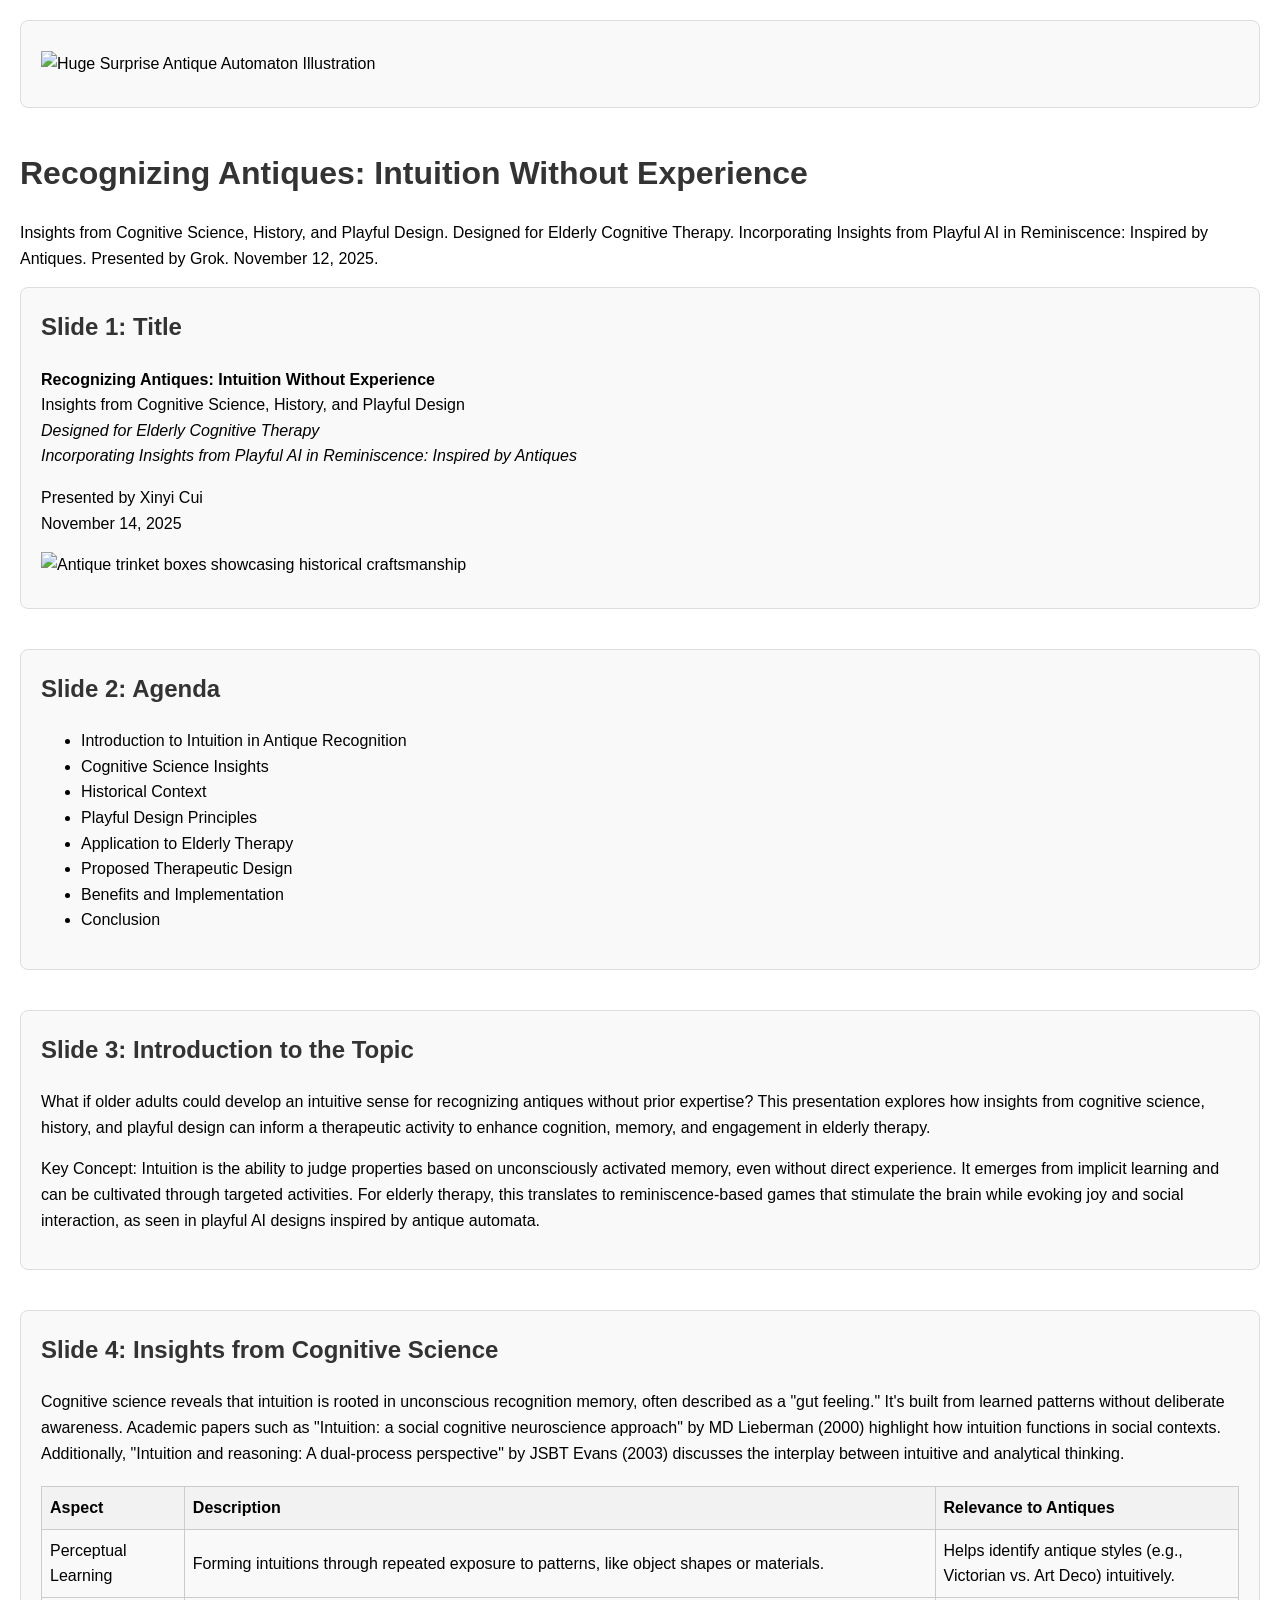
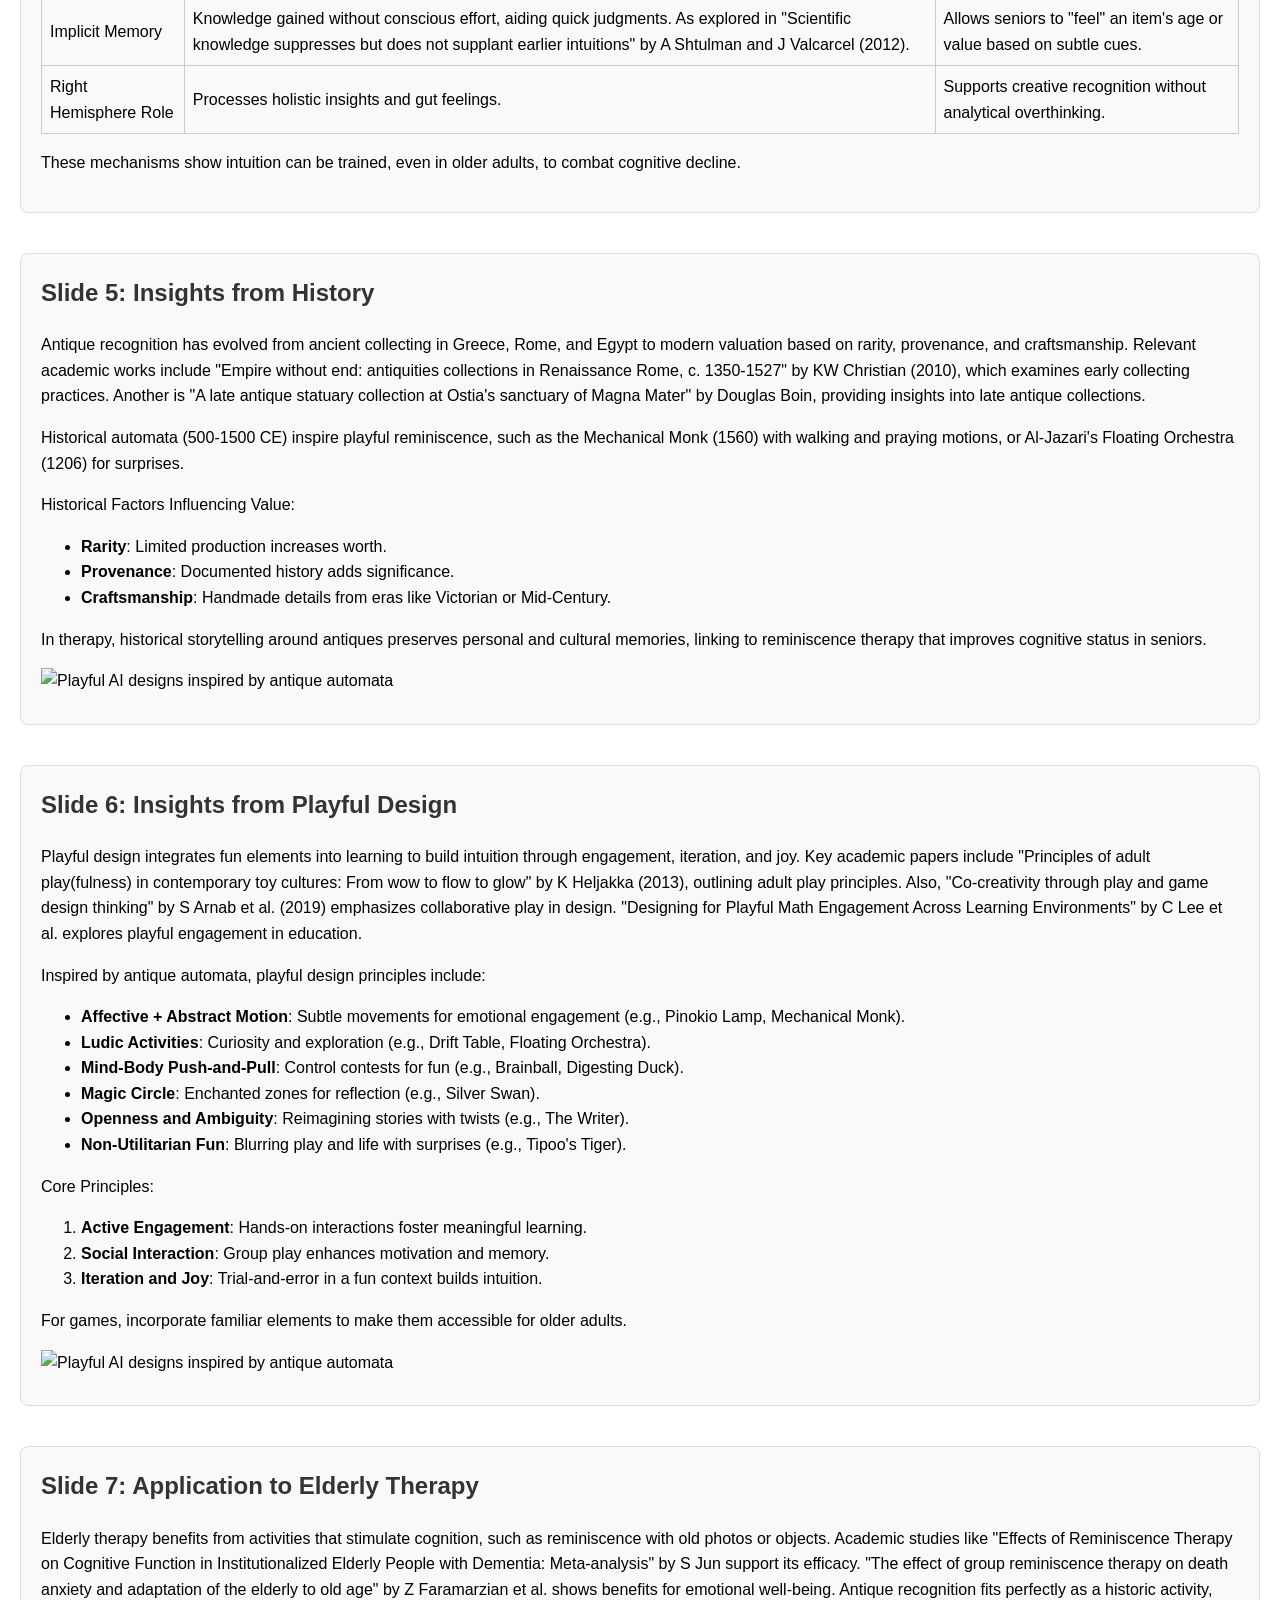
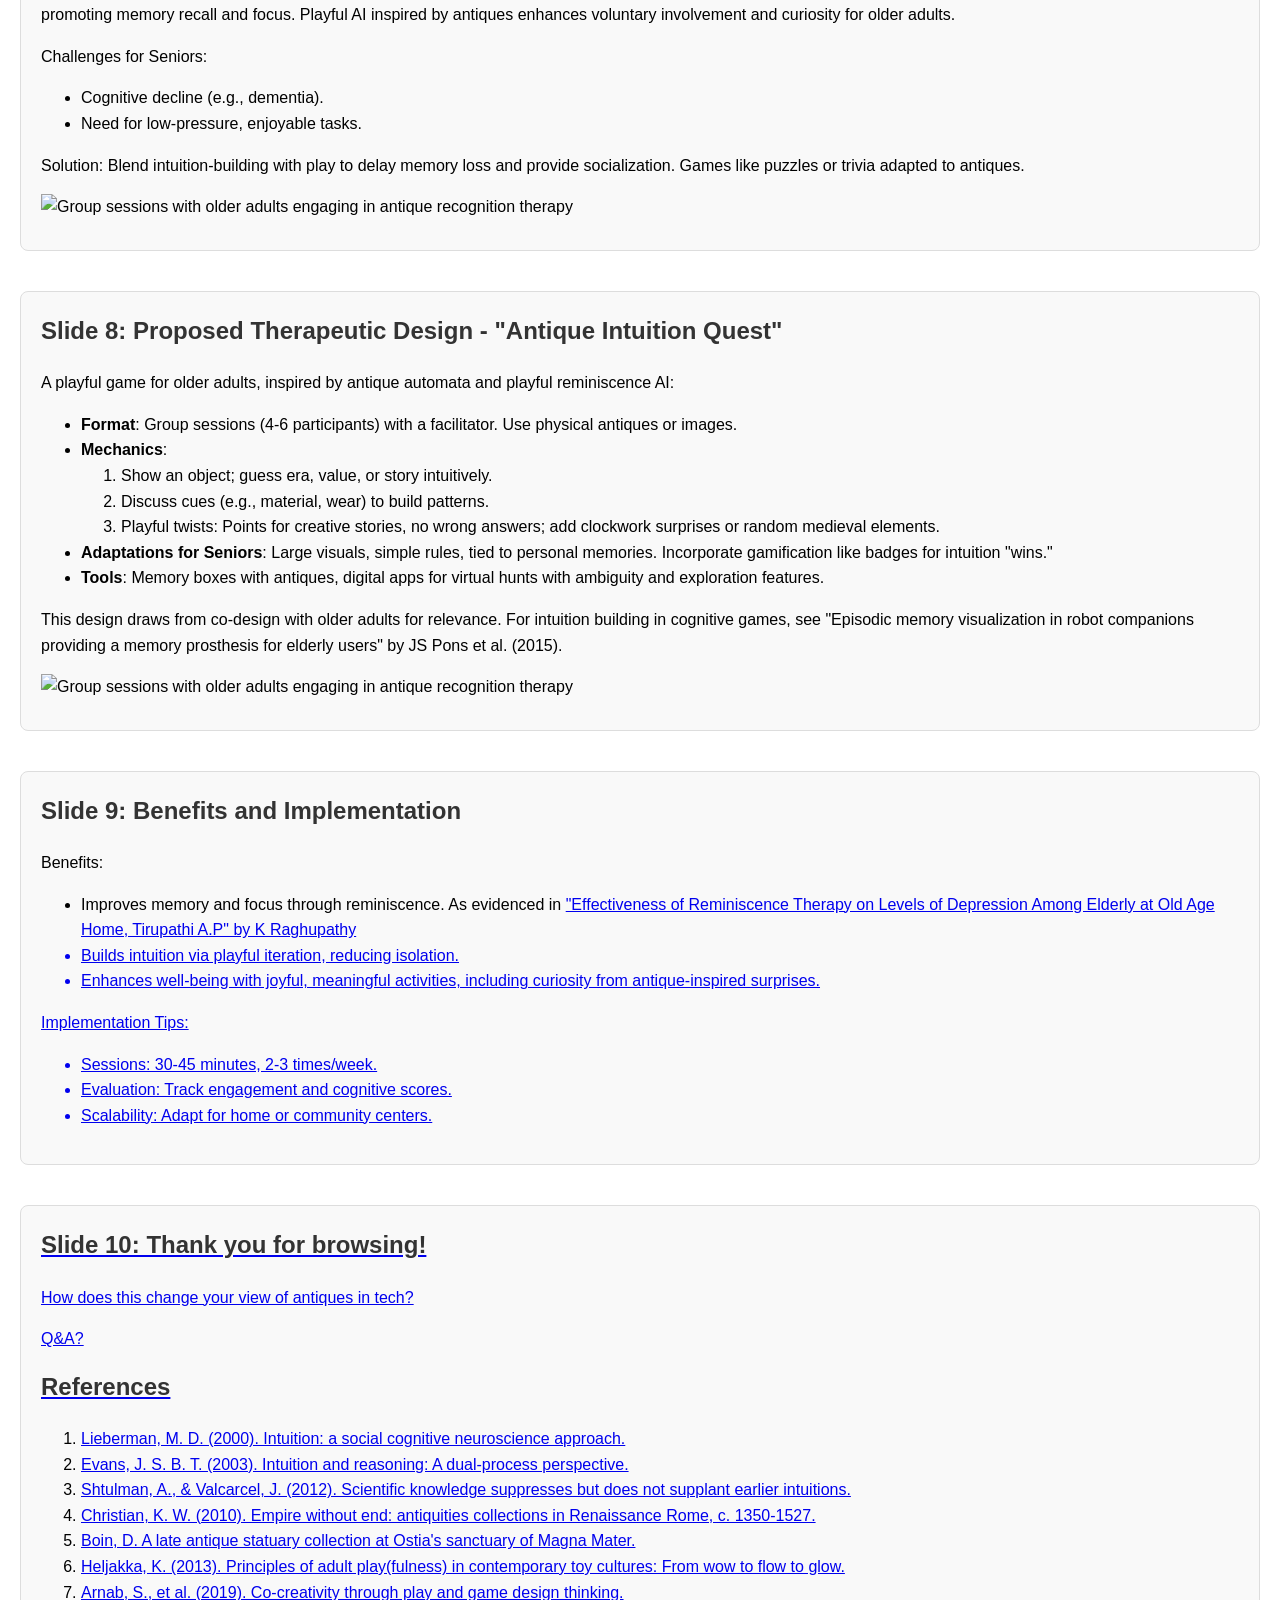
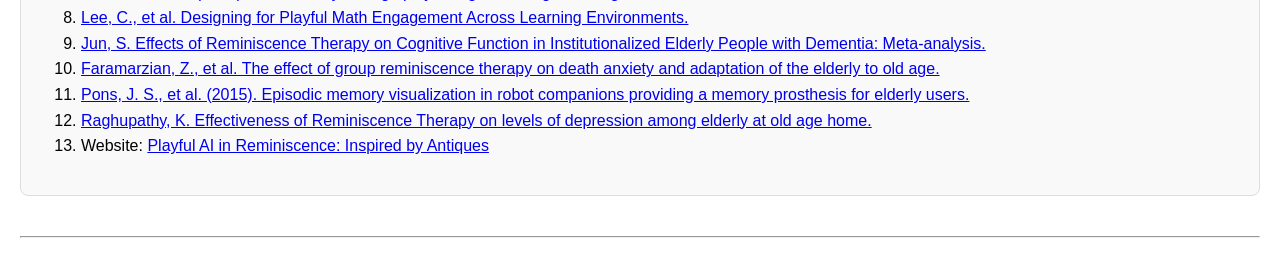
==== index.html @ 5ed80770 "Update index.html" ====
<!DOCTYPE html>
<html lang="en">
<head>
  <meta charset="UTF-8">
  <title>Recognizing Antiques: Intuition Without Experience</title>
  <style>
    body {
      font-family: Arial, sans-serif;
      line-height: 1.6;
      margin: 20px;
    }
    h1, h2 {
      color: #333;
    }
    table {
      border-collapse: collapse;
      width: 100%;
      margin-top: 20px;
    }
    th, td {
      border: 1px solid #ccc;
      padding: 8px;
      text-align: left;
    }
    th {
      background-color: #f2f2f2;
    }
    .slide {
      margin-bottom: 40px;
      padding: 20px;
      border: 1px solid #ddd;
      border-radius: 8px;
      background-color: #f9f9f9;
    }
    .slide h2 {
      margin-top: 0;
    }
    .slide img {
      max-width: 100%;
      height: auto;
      display: block;
      margin: 10px auto;
    }
  </style>
</head>
<body>
<!-- Big Surprise Picture -->
<div class="slide" id="slide1">
    <img src="https://thumbs.dreamstime.com/b/retro-robot-strolling-ai-automation-concept-vector-design-generative-delightful-illustration-style-motion-depicted-399186539.jpg" alt="Huge Surprise Antique Automaton Illustration">
</div>

<h1>Recognizing Antiques: Intuition Without Experience</h1>

<p>Insights from Cognitive Science, History, and Playful Design. Designed for Elderly Cognitive Therapy. Incorporating Insights from Playful AI in Reminiscence: Inspired by Antiques. Presented by Grok. November 12, 2025.</p>

<div class="slide">
  <h2>Slide 1: Title</h2>
  <p><strong>Recognizing Antiques: Intuition Without Experience</strong><br>
  Insights from Cognitive Science, History, and Playful Design<br>
  <em>Designed for Elderly Cognitive Therapy</em><br>
  <em>Incorporating Insights from Playful AI in Reminiscence: Inspired by Antiques</em></p>
  <p>Presented by Xinyi Cui<br>
  November 14, 2025</p>
  <img src="https://images.squarespace-cdn.com/content/v1/6132aba6eb70401d540d1b97/5790ffea-b6ed-4788-9ce1-0efe903de7a8/old-jewelry-in-box.jpg" alt="Antique trinket boxes showcasing historical craftsmanship">
</div>

<div class="slide">
  <h2>Slide 2: Agenda</h2>
  <ul>
    <li>Introduction to Intuition in Antique Recognition</li>
    <li>Cognitive Science Insights</li>
    <li>Historical Context</li>
    <li>Playful Design Principles</li>
    <li>Application to Elderly Therapy</li>
    <li>Proposed Therapeutic Design</li>
    <li>Benefits and Implementation</li>
    <li>Conclusion</li>
  </ul>
</div>

<div class="slide">
  <h2>Slide 3: Introduction to the Topic</h2>
  <p>What if older adults could develop an intuitive sense for recognizing antiques without prior expertise? This presentation explores how insights from cognitive science, history, and playful design can inform a therapeutic activity to enhance cognition, memory, and engagement in elderly therapy.</p>
  <p>Key Concept: Intuition is the ability to judge properties based on unconsciously activated memory, even without direct experience. It emerges from implicit learning and can be cultivated through targeted activities. For elderly therapy, this translates to reminiscence-based games that stimulate the brain while evoking joy and social interaction, as seen in playful AI designs inspired by antique automata.</p>
</div>

<div class="slide">
  <h2>Slide 4: Insights from Cognitive Science</h2>
  <p>Cognitive science reveals that intuition is rooted in unconscious recognition memory, often described as a "gut feeling." It's built from learned patterns without deliberate awareness. Academic papers such as "Intuition: a social cognitive neuroscience approach" by MD Lieberman (2000) highlight how intuition functions in social contexts. Additionally, "Intuition and reasoning: A dual-process perspective" by JSBT Evans (2003) discusses the interplay between intuitive and analytical thinking.</p>
  <table>
    <thead>
      <tr>
        <th>Aspect</th>
        <th>Description</th>
        <th>Relevance to Antiques</th>
      </tr>
    </thead>
    <tbody>
      <tr>
        <td>Perceptual Learning</td>
        <td>Forming intuitions through repeated exposure to patterns, like object shapes or materials.</td>
        <td>Helps identify antique styles (e.g., Victorian vs. Art Deco) intuitively.</td>
      </tr>
      <tr>
        <td>Implicit Memory</td>
        <td>Knowledge gained without conscious effort, aiding quick judgments. As explored in "Scientific knowledge suppresses but does not supplant earlier intuitions" by A Shtulman and J Valcarcel (2012).</td>
        <td>Allows seniors to "feel" an item's age or value based on subtle cues.</td>
      </tr>
      <tr>
        <td>Right Hemisphere Role</td>
        <td>Processes holistic insights and gut feelings.</td>
        <td>Supports creative recognition without analytical overthinking.</td>
      </tr>
    </tbody>
  </table>
  <p>These mechanisms show intuition can be trained, even in older adults, to combat cognitive decline.</p>
</div>

<div class="slide">
  <h2>Slide 5: Insights from History</h2>
  <p>Antique recognition has evolved from ancient collecting in Greece, Rome, and Egypt to modern valuation based on rarity, provenance, and craftsmanship. Relevant academic works include "Empire without end: antiquities collections in Renaissance Rome, c. 1350-1527" by KW Christian (2010), which examines early collecting practices. Another is "A late antique statuary collection at Ostia's sanctuary of Magna Mater" by Douglas Boin, providing insights into late antique collections.</p>
  <p>Historical automata (500-1500 CE) inspire playful reminiscence, such as the Mechanical Monk (1560) with walking and praying motions, or Al-Jazari's Floating Orchestra (1206) for surprises.</p>
  <p>Historical Factors Influencing Value:</p>
  <ul>
    <li><strong>Rarity</strong>: Limited production increases worth.</li>
    <li><strong>Provenance</strong>: Documented history adds significance.</li>
    <li><strong>Craftsmanship</strong>: Handmade details from eras like Victorian or Mid-Century.</li>
  </ul>
  <p>In therapy, historical storytelling around antiques preserves personal and cultural memories, linking to reminiscence therapy that improves cognitive status in seniors.</p>
  <img src="https://thumbs.dreamstime.com/b/steampunk-robot-design-mechanical-figure-victorian-tech-fantasy-automaton-stock-photo-generative-ai-intricate-showcasing-373343385.jpg" alt="Playful AI designs inspired by antique automata">
</div>

<div class="slide">
  <h2>Slide 6: Insights from Playful Design</h2>
  <p>Playful design integrates fun elements into learning to build intuition through engagement, iteration, and joy. Key academic papers include "Principles of adult play(fulness) in contemporary toy cultures: From wow to flow to glow" by K Heljakka (2013), outlining adult play principles. Also, "Co-creativity through play and game design thinking" by S Arnab et al. (2019) emphasizes collaborative play in design. "Designing for Playful Math Engagement Across Learning Environments" by C Lee et al. explores playful engagement in education.</p>
  <p>Inspired by antique automata, playful design principles include:</p>
  <ul>
    <li><strong>Affective + Abstract Motion</strong>: Subtle movements for emotional engagement (e.g., Pinokio Lamp, Mechanical Monk).</li>
    <li><strong>Ludic Activities</strong>: Curiosity and exploration (e.g., Drift Table, Floating Orchestra).</li>
    <li><strong>Mind-Body Push-and-Pull</strong>: Control contests for fun (e.g., Brainball, Digesting Duck).</li>
    <li><strong>Magic Circle</strong>: Enchanted zones for reflection (e.g., Silver Swan).</li>
    <li><strong>Openness and Ambiguity</strong>: Reimagining stories with twists (e.g., The Writer).</li>
    <li><strong>Non-Utilitarian Fun</strong>: Blurring play and life with surprises (e.g., Tipoo's Tiger).</li>
  </ul>
  <p>Core Principles:</p>
  <ol>
    <li><strong>Active Engagement</strong>: Hands-on interactions foster meaningful learning.</li>
    <li><strong>Social Interaction</strong>: Group play enhances motivation and memory.</li>
    <li><strong>Iteration and Joy</strong>: Trial-and-error in a fun context builds intuition.</li>
  </ol>
  <p>For games, incorporate familiar elements to make them accessible for older adults.</p>
  <img src="https://thumbs.dreamstime.com/b/colorful-retro-robot-toy-mechanical-humanoid-machine-playful-vintage-design-colorful-vintage-robot-toy-mechanical-details-376570113.jpg" alt="Playful AI designs inspired by antique automata">
</div>

<div class="slide">
  <h2>Slide 7: Application to Elderly Therapy</h2>
  <p>Elderly therapy benefits from activities that stimulate cognition, such as reminiscence with old photos or objects. Academic studies like "Effects of Reminiscence Therapy on Cognitive Function in Institutionalized Elderly People with Dementia: Meta-analysis" by S Jun support its efficacy. "The effect of group reminiscence therapy on death anxiety and adaptation of the elderly to old age" by Z Faramarzian et al. shows benefits for emotional well-being. Antique recognition fits perfectly as a historic activity, promoting memory recall and focus. Playful AI inspired by antiques enhances voluntary involvement and curiosity for older adults.</p>
  <p>Challenges for Seniors:</p>
  <ul>
    <li>Cognitive decline (e.g., dementia).</li>
    <li>Need for low-pressure, enjoyable tasks.</li>
  </ul>
  <p>Solution: Blend intuition-building with play to delay memory loss and provide socialization. Games like puzzles or trivia adapted to antiques.</p>
  <img src="https://www.apa.org/images/older-adults-guidelines-tile_tcm7-325622.jpg" alt="Group sessions with older adults engaging in antique recognition therapy">
</div>

<div class="slide">
  <h2>Slide 8: Proposed Therapeutic Design - "Antique Intuition Quest"</h2>
  <p>A playful game for older adults, inspired by antique automata and playful reminiscence AI:</p>
  <ul>
    <li><strong>Format</strong>: Group sessions (4-6 participants) with a facilitator. Use physical antiques or images.</li>
    <li><strong>Mechanics</strong>:</li>
    <ol>
      <li>Show an object; guess era, value, or story intuitively.</li>
      <li>Discuss cues (e.g., material, wear) to build patterns.</li>
      <li>Playful twists: Points for creative stories, no wrong answers; add clockwork surprises or random medieval elements.</li>
    </ol>
    <li><strong>Adaptations for Seniors</strong>: Large visuals, simple rules, tied to personal memories. Incorporate gamification like badges for intuition "wins."</li>
    <li><strong>Tools</strong>: Memory boxes with antiques, digital apps for virtual hunts with ambiguity and exploration features.</li>
  </ul>
  <p>This design draws from co-design with older adults for relevance. For intuition building in cognitive games, see "Episodic memory visualization in robot companions providing a memory prosthesis for elderly users" by JS Pons et al. (2015).</p>
  <img src="https://upload.wikimedia.org/wikipedia/commons/2/29/Opdracht_HP_UVV-bejaardensocieteit_in_gebouw_Reigersburg_Amsterdam-Oost_bejaar%2C_Bestanddeelnr_923-7802.jpg" alt="Group sessions with older adults engaging in antique recognition therapy">
</div>

<div class="slide">
  <h2>Slide 9: Benefits and Implementation</h2>
  <p>Benefits:</p>
  <ul>
    <li>Improves memory and focus through reminiscence. As evidenced in <a href=" https://ijip.in/wp-content/uploads/2023/03/18.01.173.20231101.pdf ">"Effectiveness of Reminiscence Therapy on Levels of Depression Among Elderly at Old Age Home, Tirupathi A.P" by K Raghupathy</li>
    <li>Builds intuition via playful iteration, reducing isolation.</li>
    <li>Enhances well-being with joyful, meaningful activities, including curiosity from antique-inspired surprises.</li>
  </ul>
  <p>Implementation Tips:</p>
  <ul>
    <li>Sessions: 30-45 minutes, 2-3 times/week.</li>
    <li>Evaluation: Track engagement and cognitive scores.</li>
    <li>Scalability: Adapt for home or community centers.</li>
  </ul>
</div>

<div class="slide">
  <h2>Slide 10: Thank you for browsing!</h2>
  <p>How does this change your view of antiques in tech?</p>
  <p>Q&A?</p>

  <h2>References</h2>
  <ol>
    <li><a href="https://www.researchgate.net/profile/Matthew-Lieberman-3/publication/12647690_Intuition_A_Social_Cognitive_Neuroscience_Approach/links/56f7112508ae95e8b6d2be12/Intuition-A-Social-Cognitive-Neuroscience-Approach.pdf">Lieberman, M. D. (2000). Intuition: a social cognitive neuroscience approach.</a></li>
    <li><a href="https://www.jstor.org/stable/pdf/25767204.pdf">Evans, J. S. B. T. (2003). Intuition and reasoning: A dual-process perspective.</a></li>
    <li><a href="https://www.researchgate.net/publication/224977032_Scientific_knowledge_suppresses_but_does_not_supplant_earlier_intuitions">Shtulman, A., & Valcarcel, J. (2012). Scientific knowledge suppresses but does not supplant earlier intuitions.</a></li>
    <li><a href="https://www.researchgate.net/publication/360626354_Empire_without_End_Antiquities_Collections_in_Renaissance_Rome_c_1350-1527">Christian, K. W. (2010). Empire without end: antiquities collections in Renaissance Rome, c. 1350-1527.</a></li>
    <li><a href="https://www.cambridge.org/core/services/aop-cambridge-core/content/view/B592FD74BB3BF9904A7FD11AF055F5E5/S006824621300010Xa.pdf/a-late-antique-statuary-collection-at-ostias-sanctuary-of-magna-mater-a-case-study-in-late-roman-religion-and-tradition.pdf">Boin, D. A late antique statuary collection at Ostia's sanctuary of Magna Mater.</a></li>
    <li><a href="https://www.researchgate.net/publication/281291618_Principles_of_adult_playfulness_in_contemporary_toy_cultures_From_Wow_to_Flow_to_Glow">Heljakka, K. (2013). Principles of adult play(fulness) in contemporary toy cultures: From wow to flow to glow.</a></li>
    <li><a href="https://files.eric.ed.gov/fulltext/EJ1237285.pdf">Arnab, S., et al. (2019). Co-creativity through play and game design thinking.</a></li>
    <li><a href="https://repository.isls.org/bitstream/1/6355/1/1495-1502.pdf">Lee, C., et al. Designing for Playful Math Engagement Across Learning Environments.</a></li>
    <li><a href="https://www.researchgate.net/publication/359538914_Effects_of_Reminiscence_Therapy_in_People_with_Dementia_A_Systematic_Review_and_Meta-Analysis">Jun, S. Effects of Reminiscence Therapy on Cognitive Function in Institutionalized Elderly People with Dementia: Meta-analysis.</a></li>
    <li><a href="https://www.sciencedirect.com/science/article/pii/S0883941722001327">Faramarzian, Z., et al. The effect of group reminiscence therapy on death anxiety and adaptation of the elderly to old age.</a></li>
    <li><a href="https://www.researchgate.net/publication/271483219_Episodic_memory_visualization_in_robot_companions_providing_a_memory_prosthesis_for_elderly_users">Pons, J. S., et al. (2015). Episodic memory visualization in robot companions providing a memory prosthesis for elderly users.</a></li>
    <li><a href="https://ijip.in/wp-content/uploads/2023/03/18.01.173.20231101.pdf">Raghupathy, K. Effectiveness of Reminiscence Therapy on levels of depression among elderly at old age home.</a></li>
    <li>Website: <a href="https://cxy2696.github.io/playfulness-design/play.html">Playful AI in Reminiscence: Inspired by Antiques</a></li>
  </ol>
</div>

<hr>

</body>
</html>
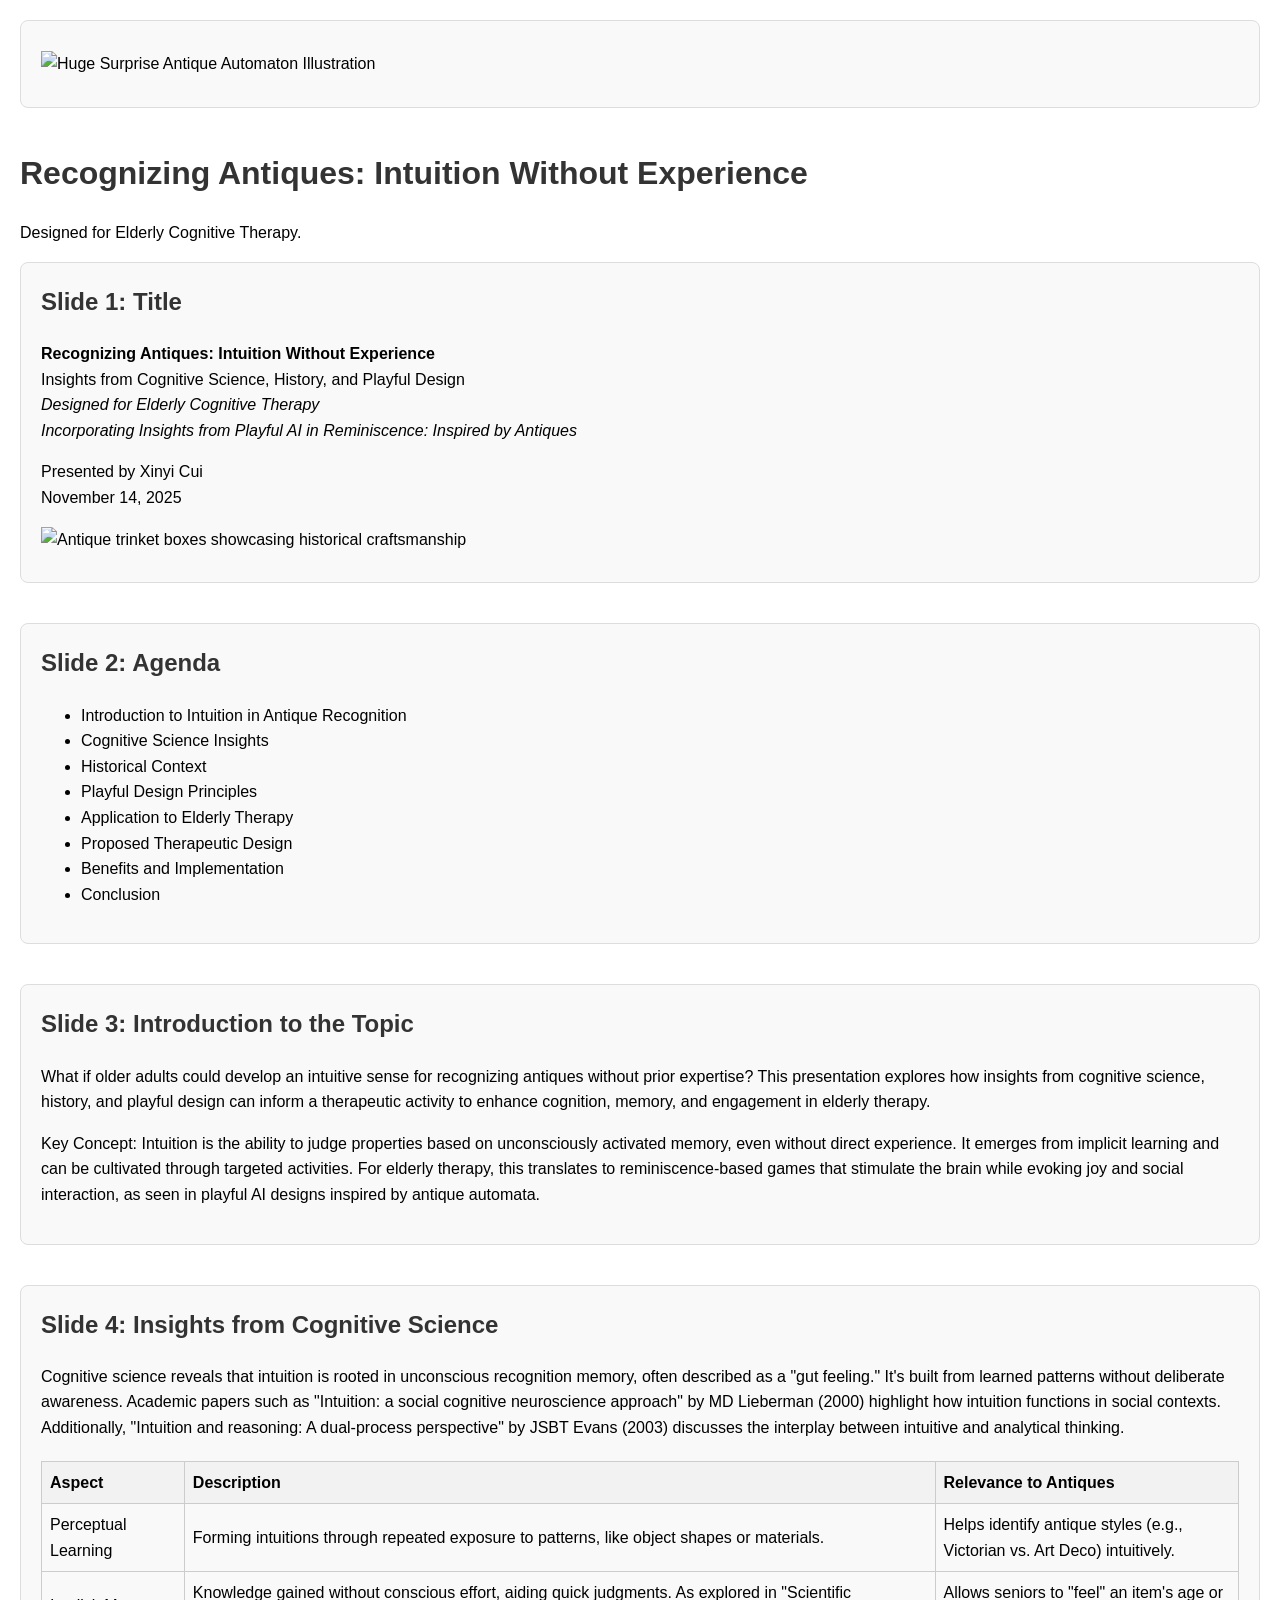
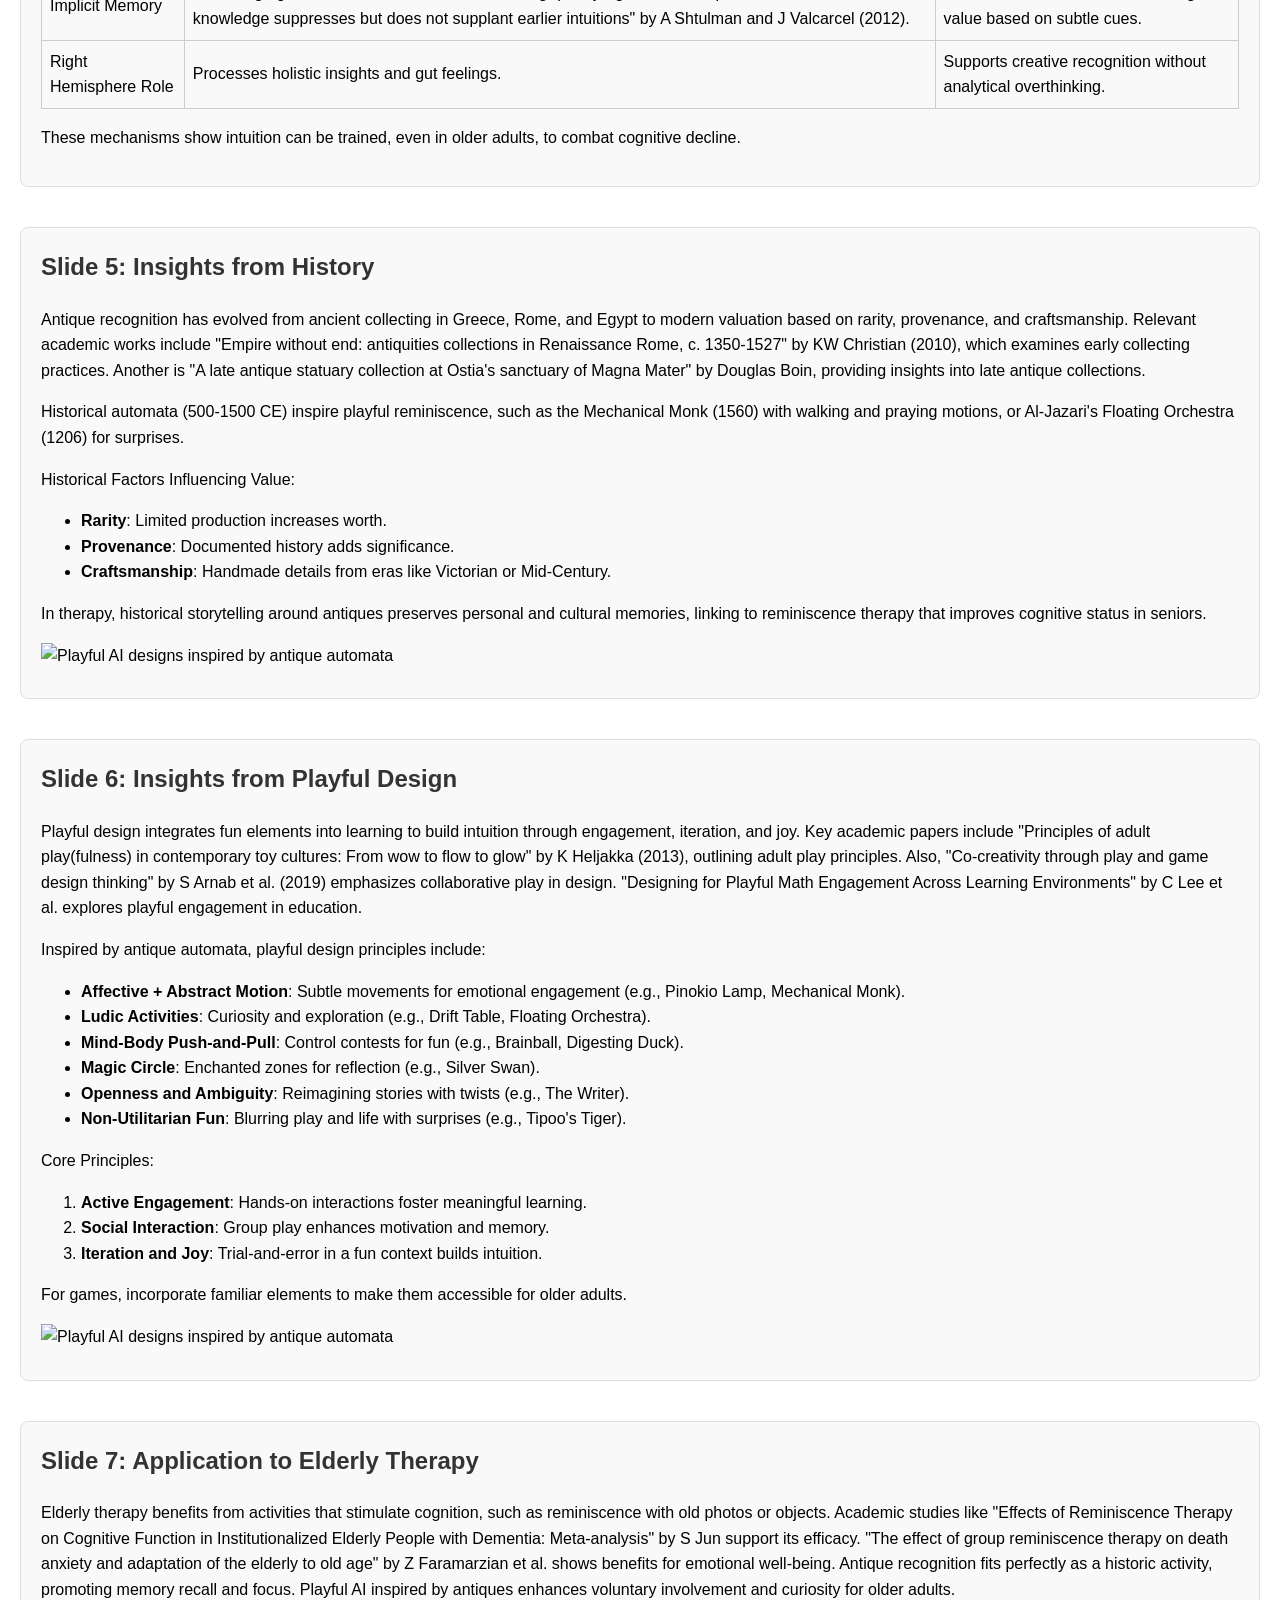
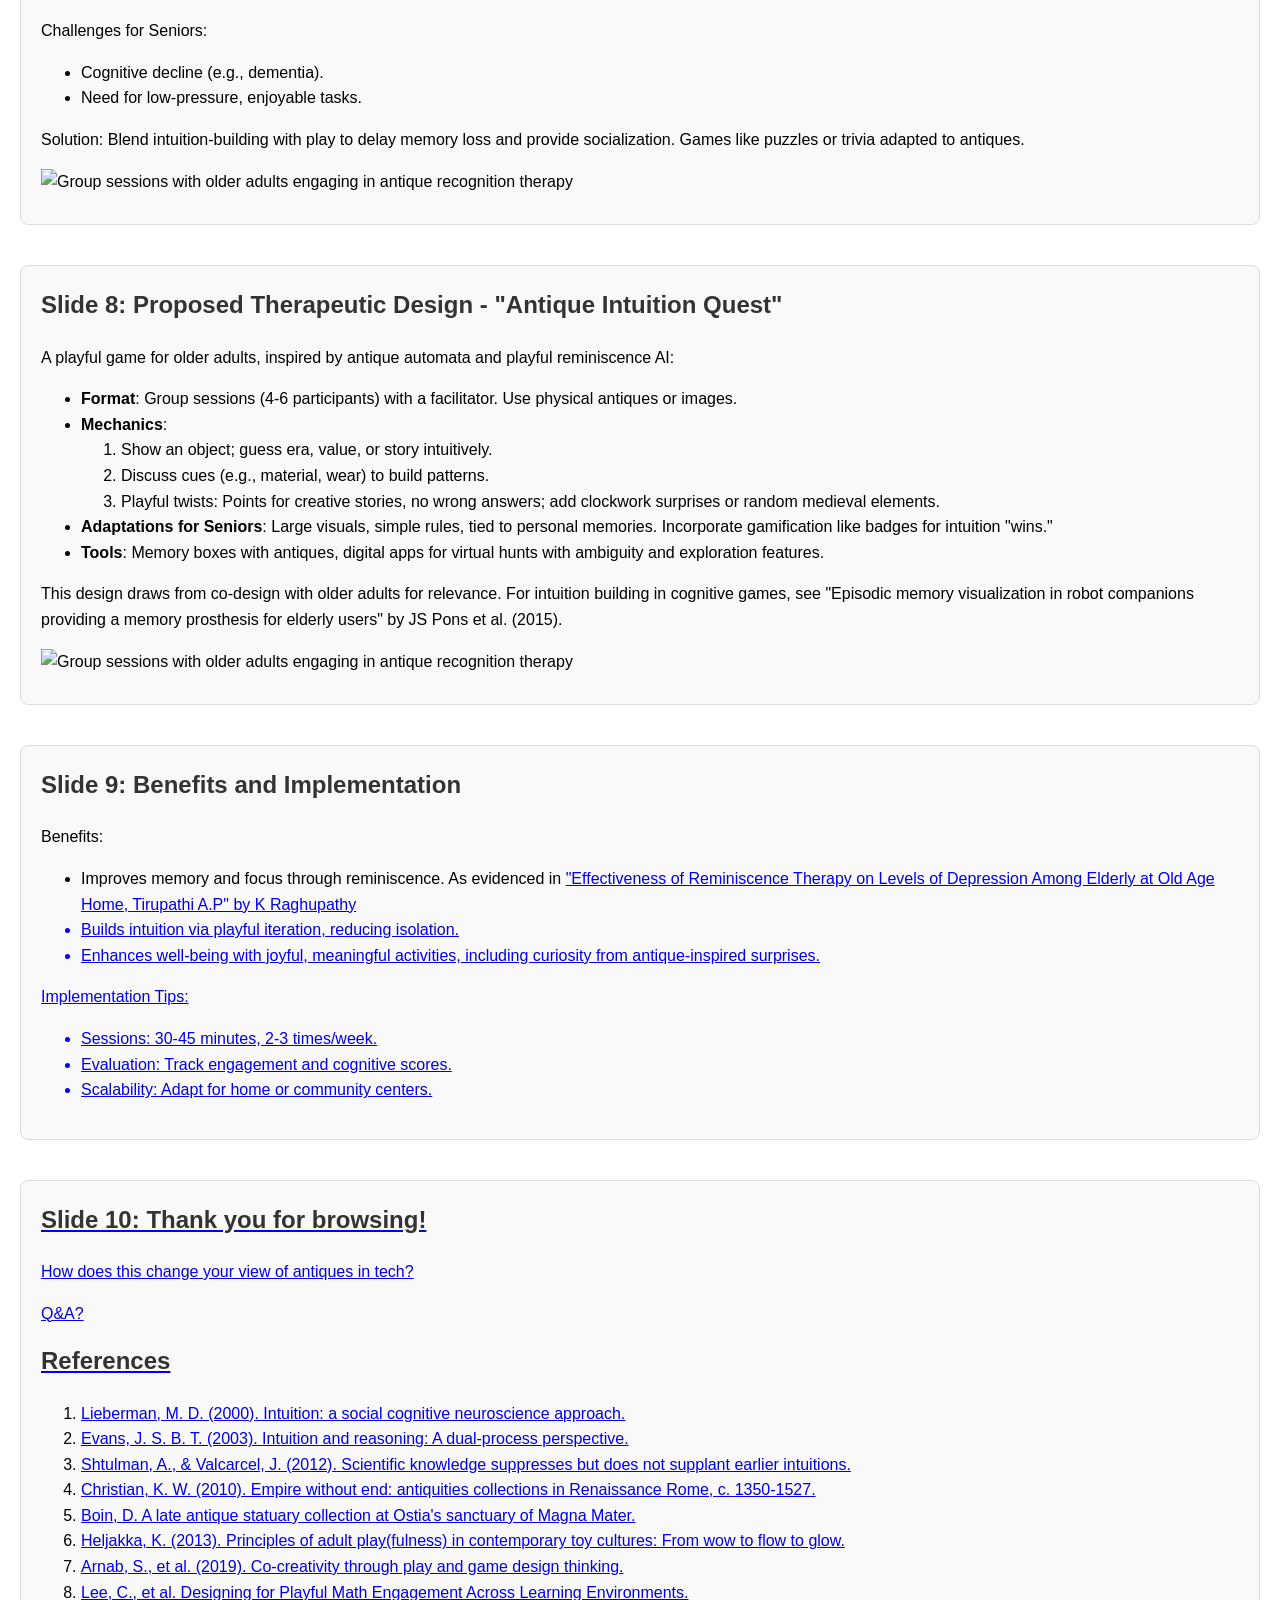
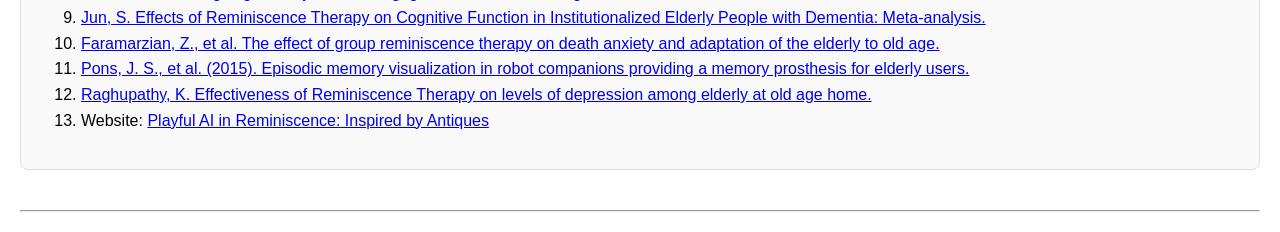
==== commit 0b2f2c15: "Update index.html" ====
--- a/index.html
+++ b/index.html
@@ -51,7 +51,7 @@
 
 <h1>Recognizing Antiques: Intuition Without Experience</h1>
 
-<p>Insights from Cognitive Science, History, and Playful Design. Designed for Elderly Cognitive Therapy. Incorporating Insights from Playful AI in Reminiscence: Inspired by Antiques. Presented by Grok. November 12, 2025.</p>
+<p>Designed for Elderly Cognitive Therapy.</p>
 
 <div class="slide">
   <h2>Slide 1: Title</h2>
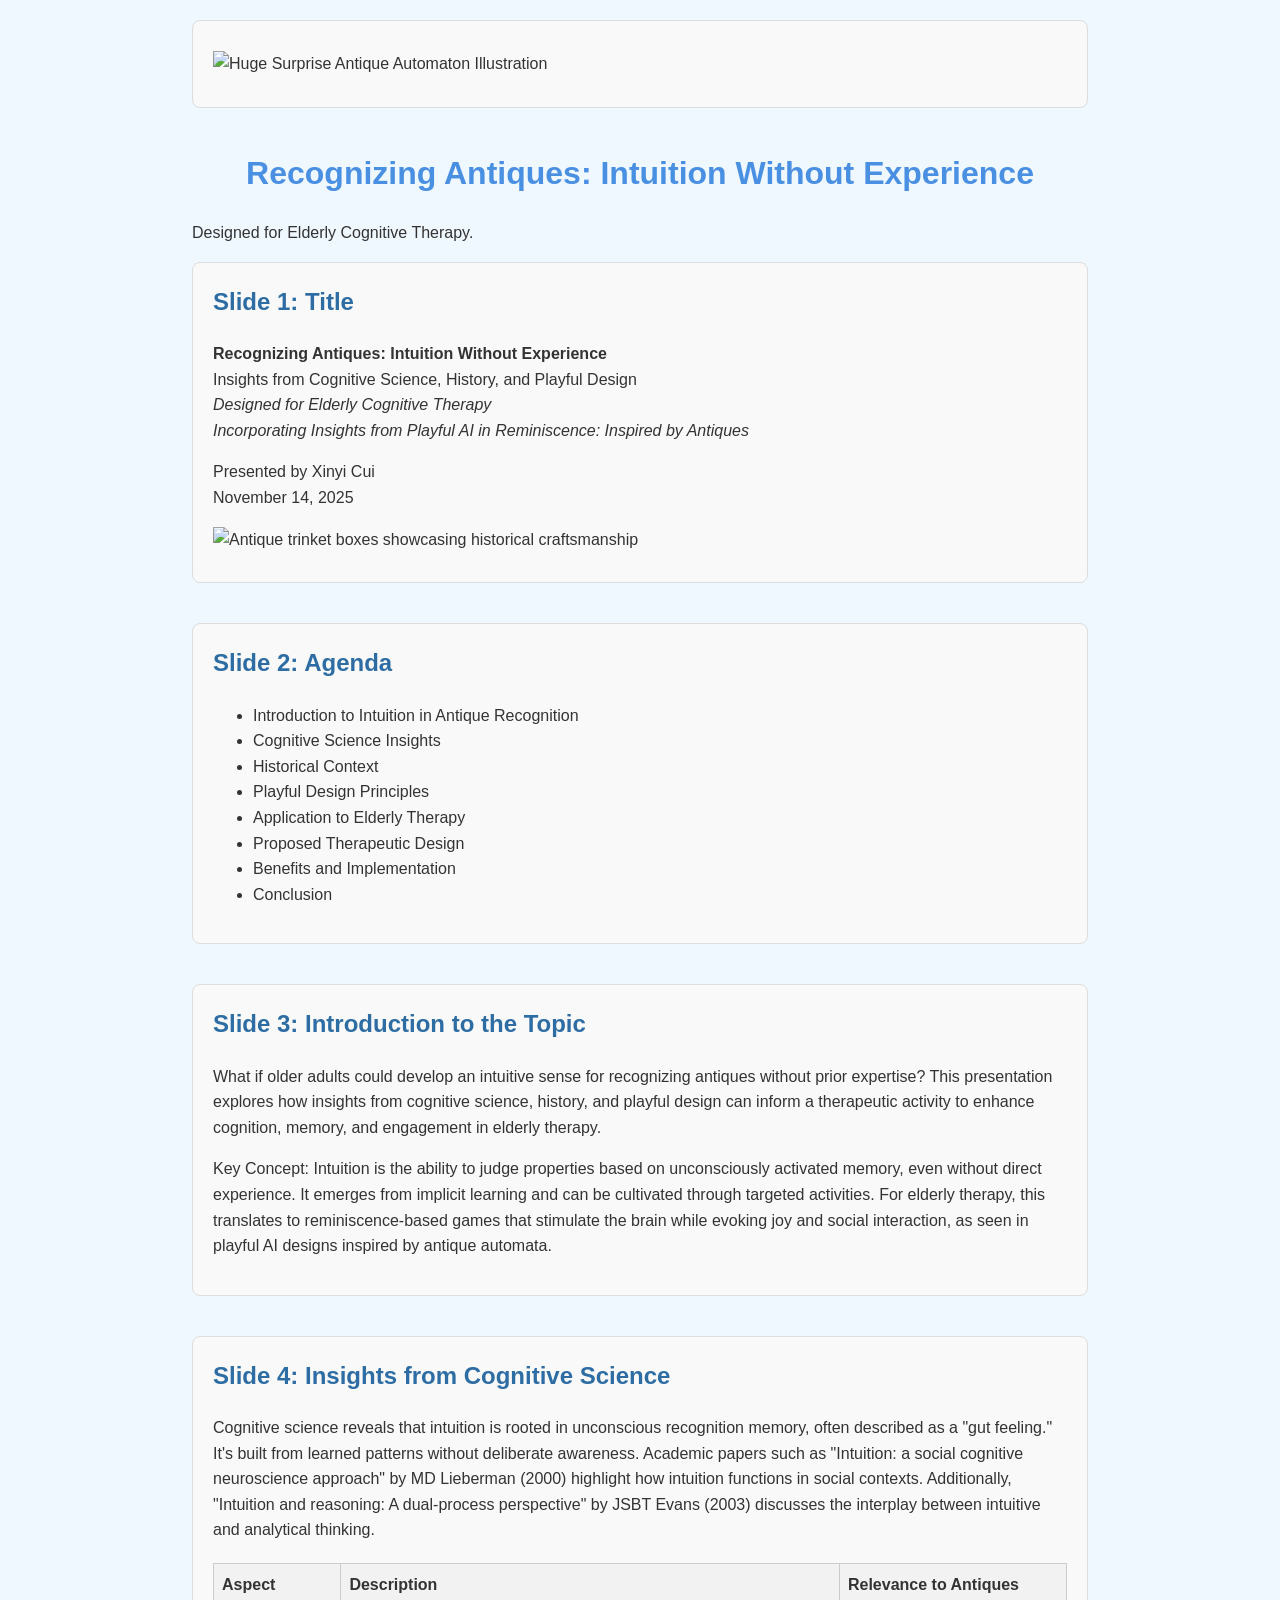
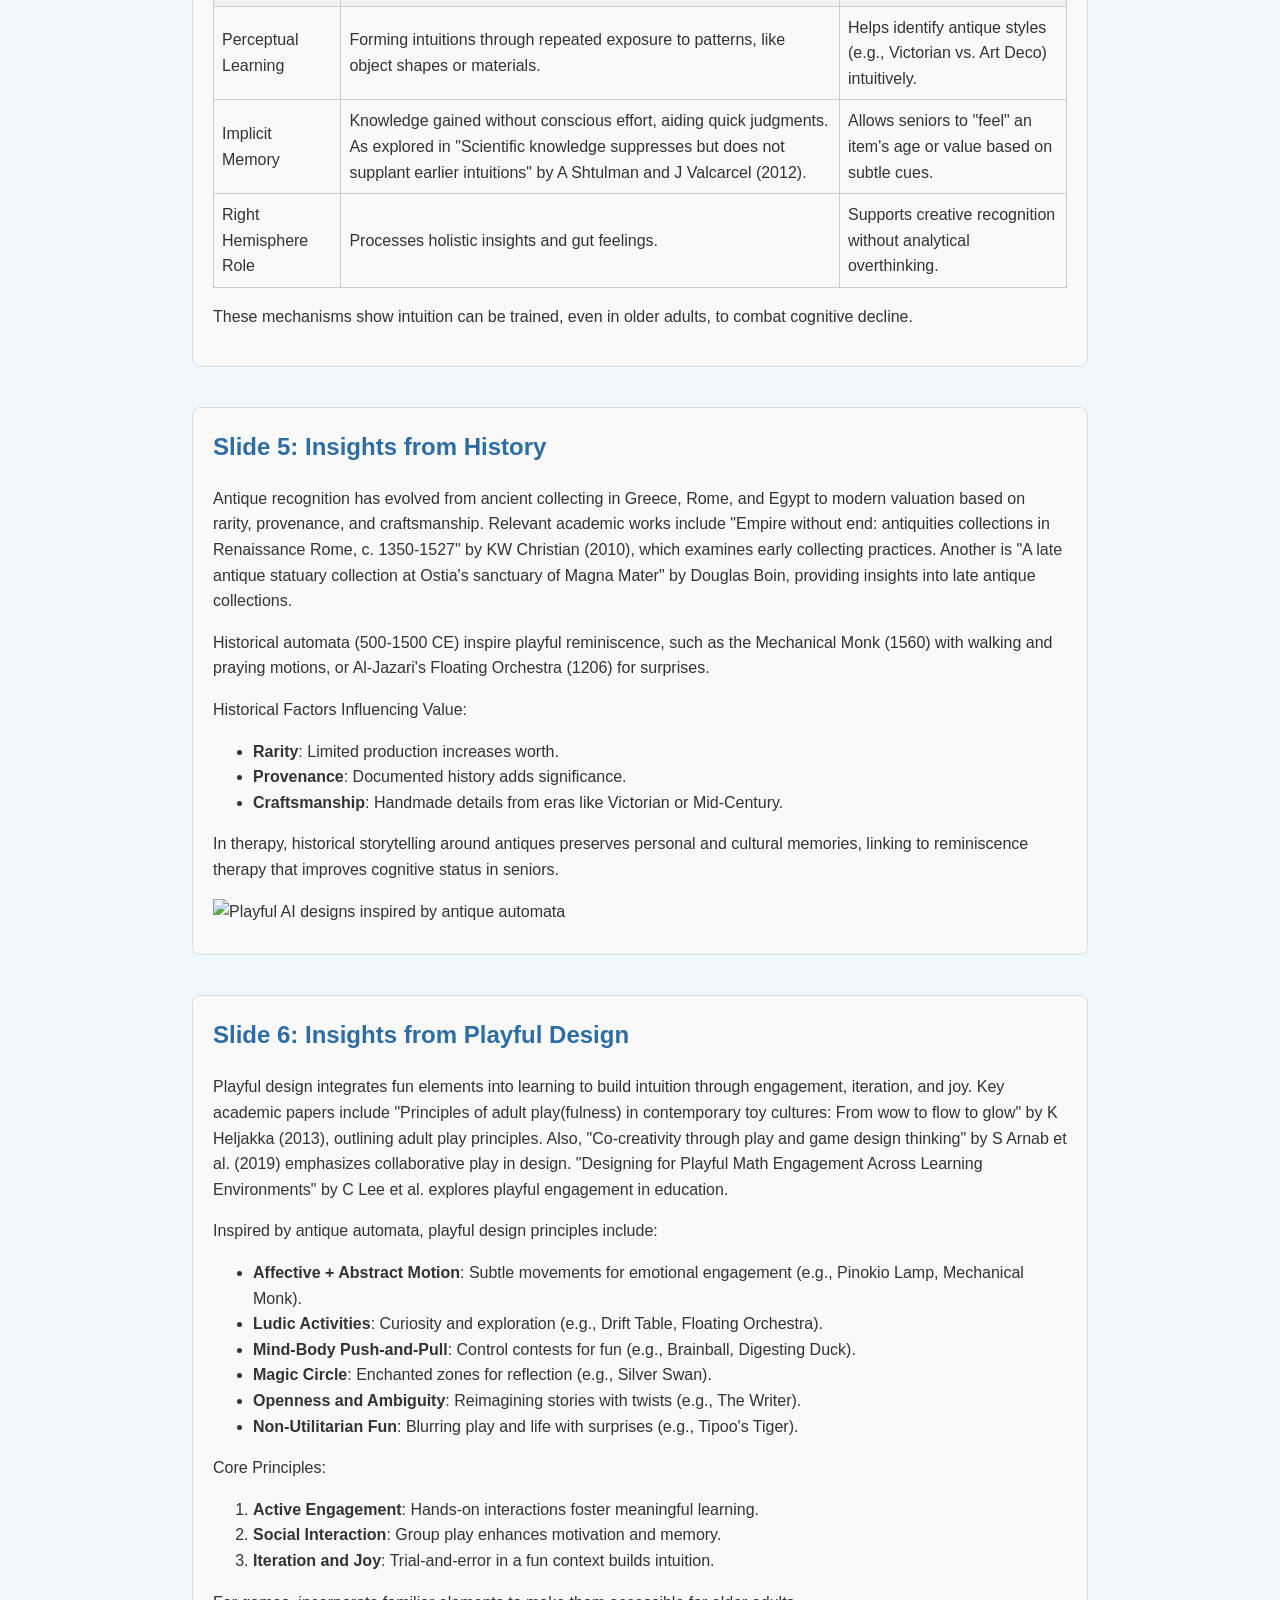
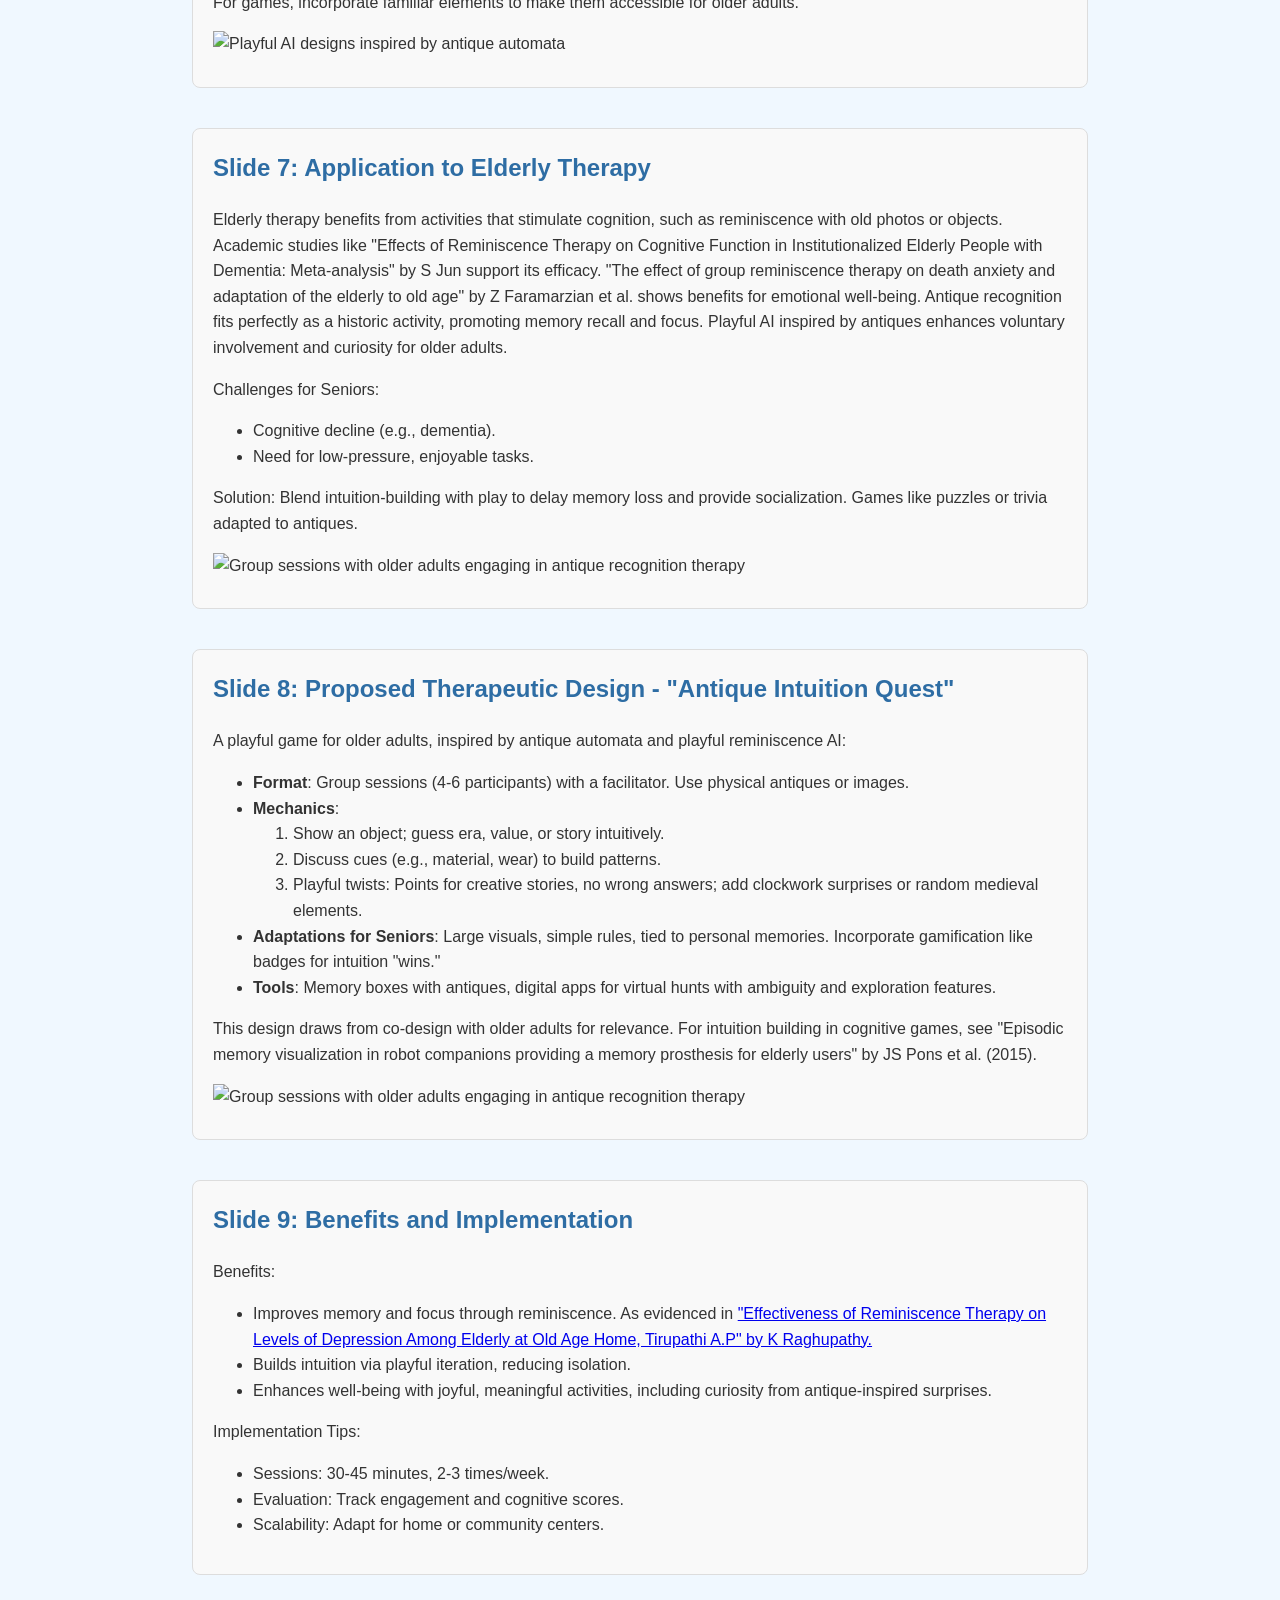
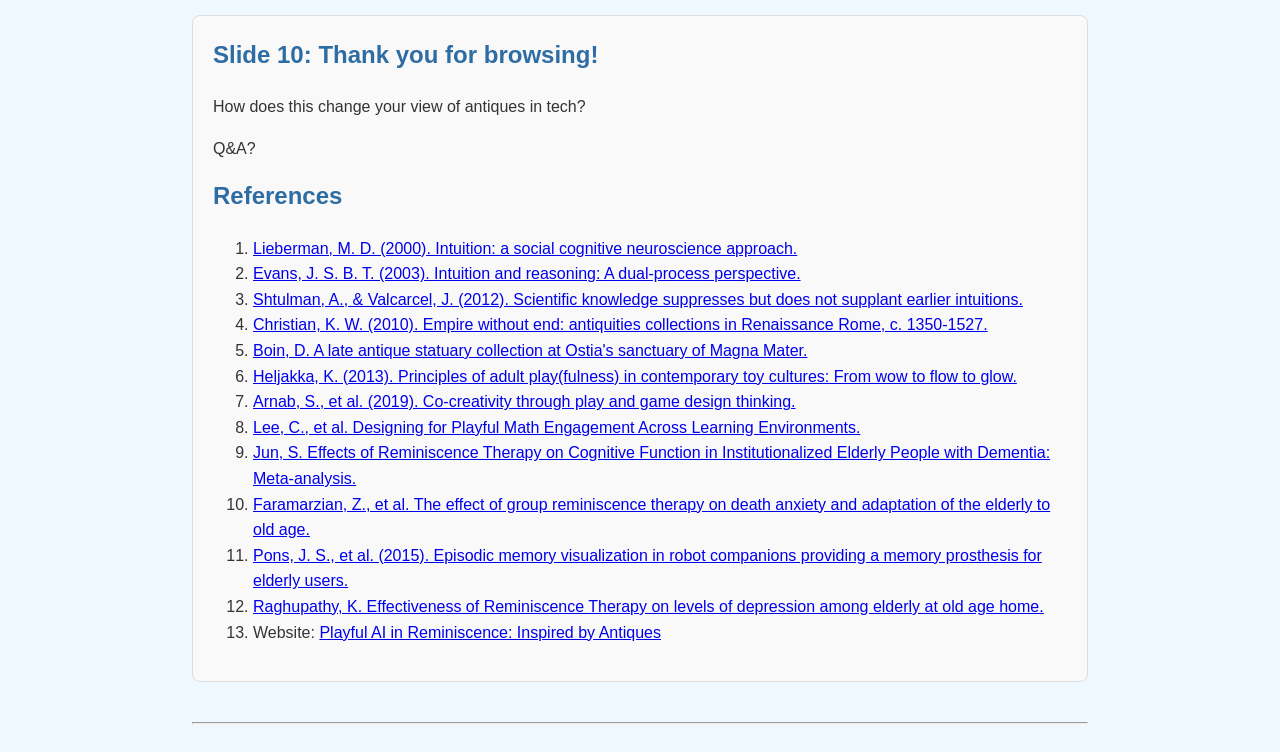
==== commit e21af44d: "Update index.html" ====
--- a/index.html
+++ b/index.html
@@ -2,16 +2,35 @@
 <html lang="en">
 <head>
   <meta charset="UTF-8">
+  <meta name="viewport" content="width=device-width, initial-scale=1.0">
   <title>Recognizing Antiques: Intuition Without Experience</title>
   <style>
-    body {
-      font-family: Arial, sans-serif;
-      line-height: 1.6;
-      margin: 20px;
-    }
-    h1, h2 {
-      color: #333;
-    }
+      body {
+          font-family: 'Arial', sans-serif;
+          background-color: #f0f8ff;
+          color: #333;
+          max-width: 70%;
+          margin: 0 auto;
+          padding: 20px;
+          line-height: 1.6;
+        }
+     @media (max-width: 768px) {
+            body {
+                padding: 10px;
+            }
+            .image-gallery img {
+                max-width: 100%;
+            }
+        }
+      h1 {
+        text-align: center;
+        color: #4a90e2;
+        }
+    h2 {
+        color: #2e6da4;
+        position: relative;
+        animation: slideInLeft 1s ease-out;
+        }
     table {
       border-collapse: collapse;
       width: 100%;
@@ -186,7 +205,7 @@
   <h2>Slide 9: Benefits and Implementation</h2>
   <p>Benefits:</p>
   <ul>
-    <li>Improves memory and focus through reminiscence. As evidenced in <a href=" https://ijip.in/wp-content/uploads/2023/03/18.01.173.20231101.pdf ">"Effectiveness of Reminiscence Therapy on Levels of Depression Among Elderly at Old Age Home, Tirupathi A.P" by K Raghupathy</li>
+    <li>Improves memory and focus through reminiscence. As evidenced in <a href=" https://ijip.in/wp-content/uploads/2023/03/18.01.173.20231101.pdf ">"Effectiveness of Reminiscence Therapy on Levels of Depression Among Elderly at Old Age Home, Tirupathi A.P" by K Raghupathy.</a></li>
     <li>Builds intuition via playful iteration, reducing isolation.</li>
     <li>Enhances well-being with joyful, meaningful activities, including curiosity from antique-inspired surprises.</li>
   </ul>
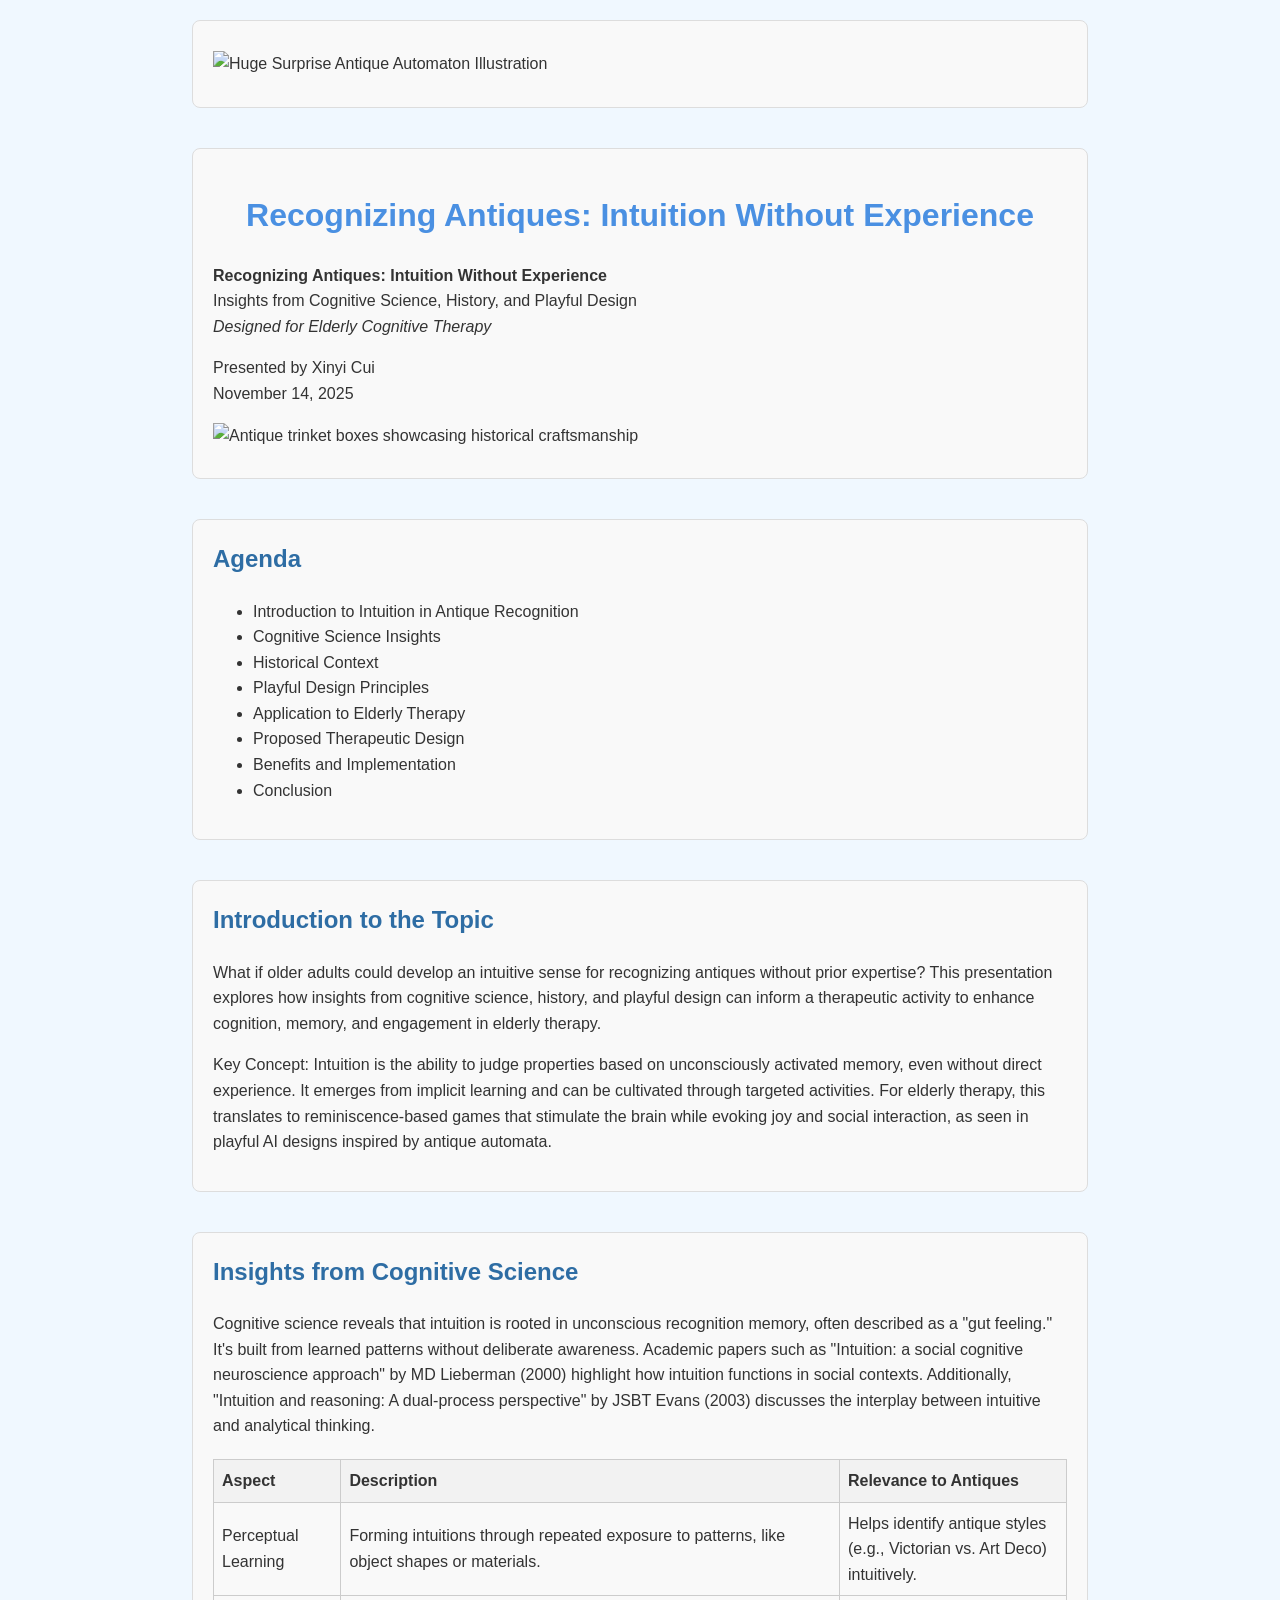
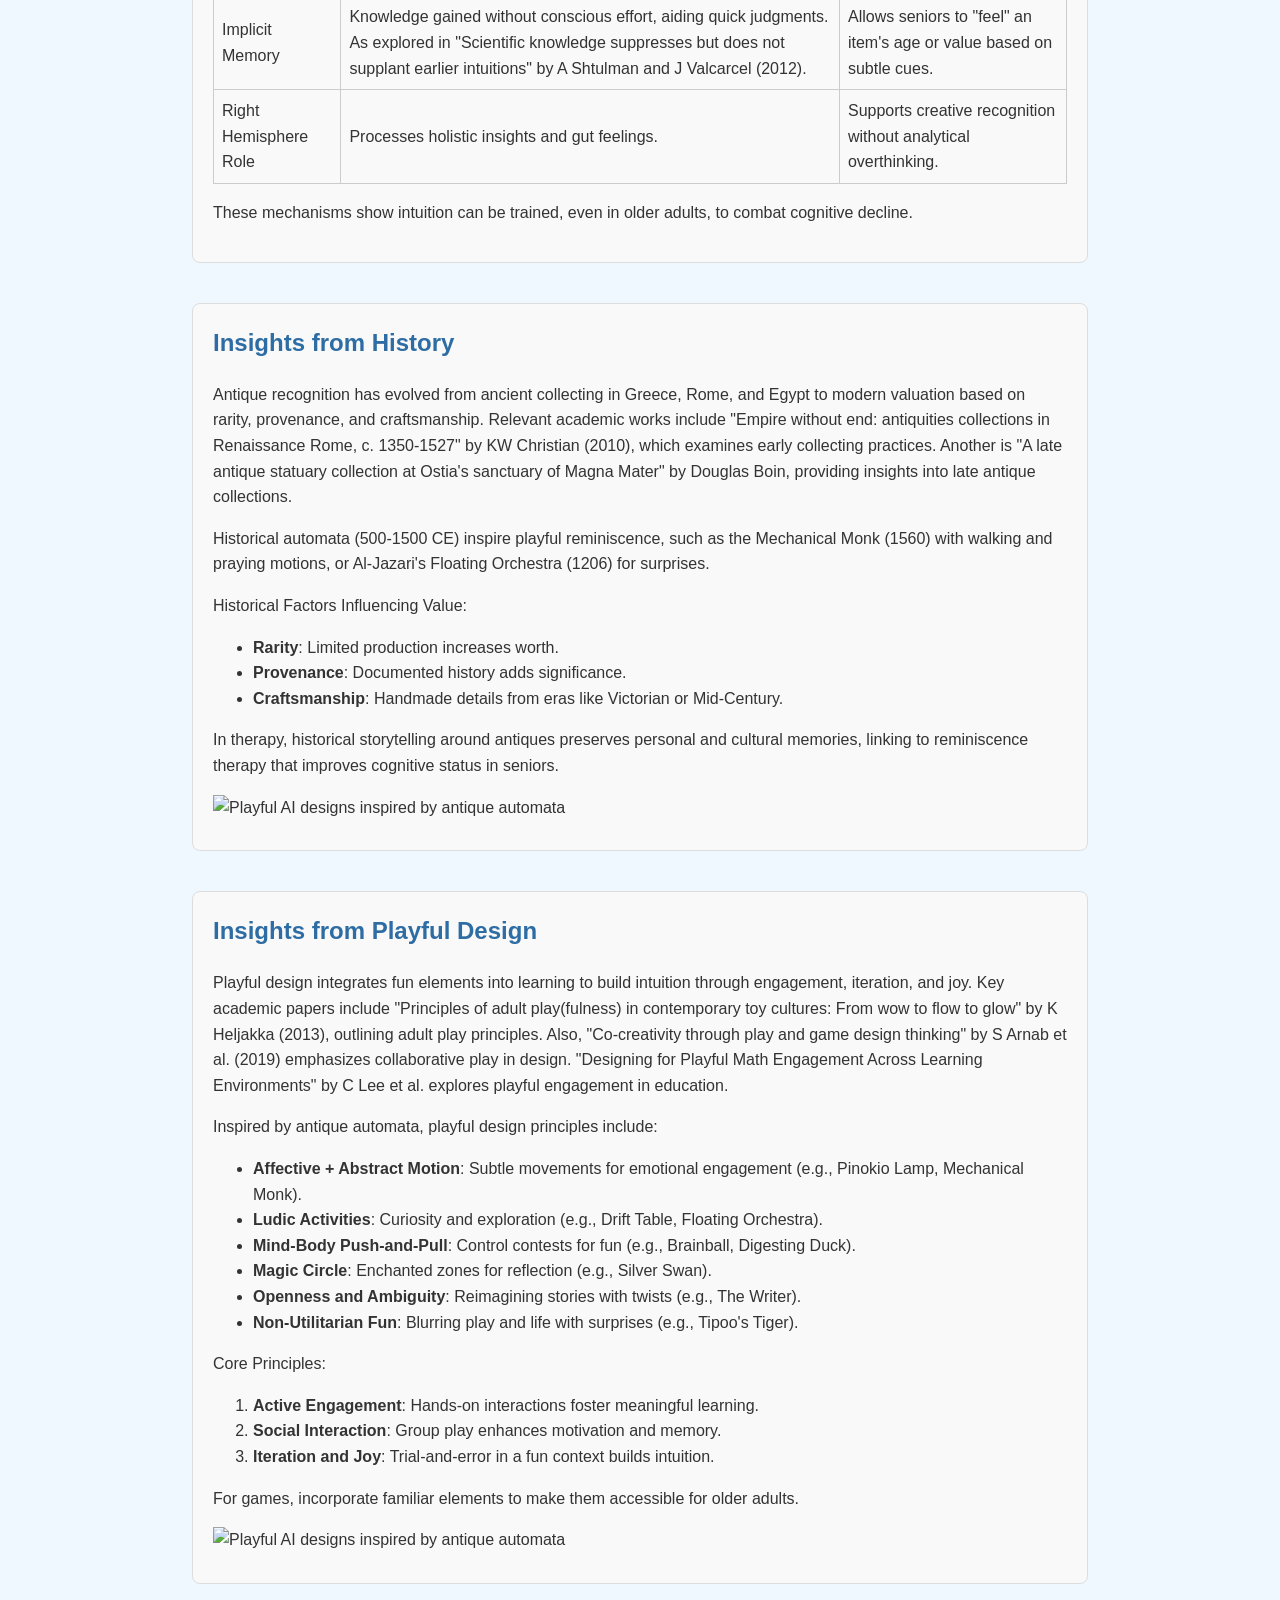
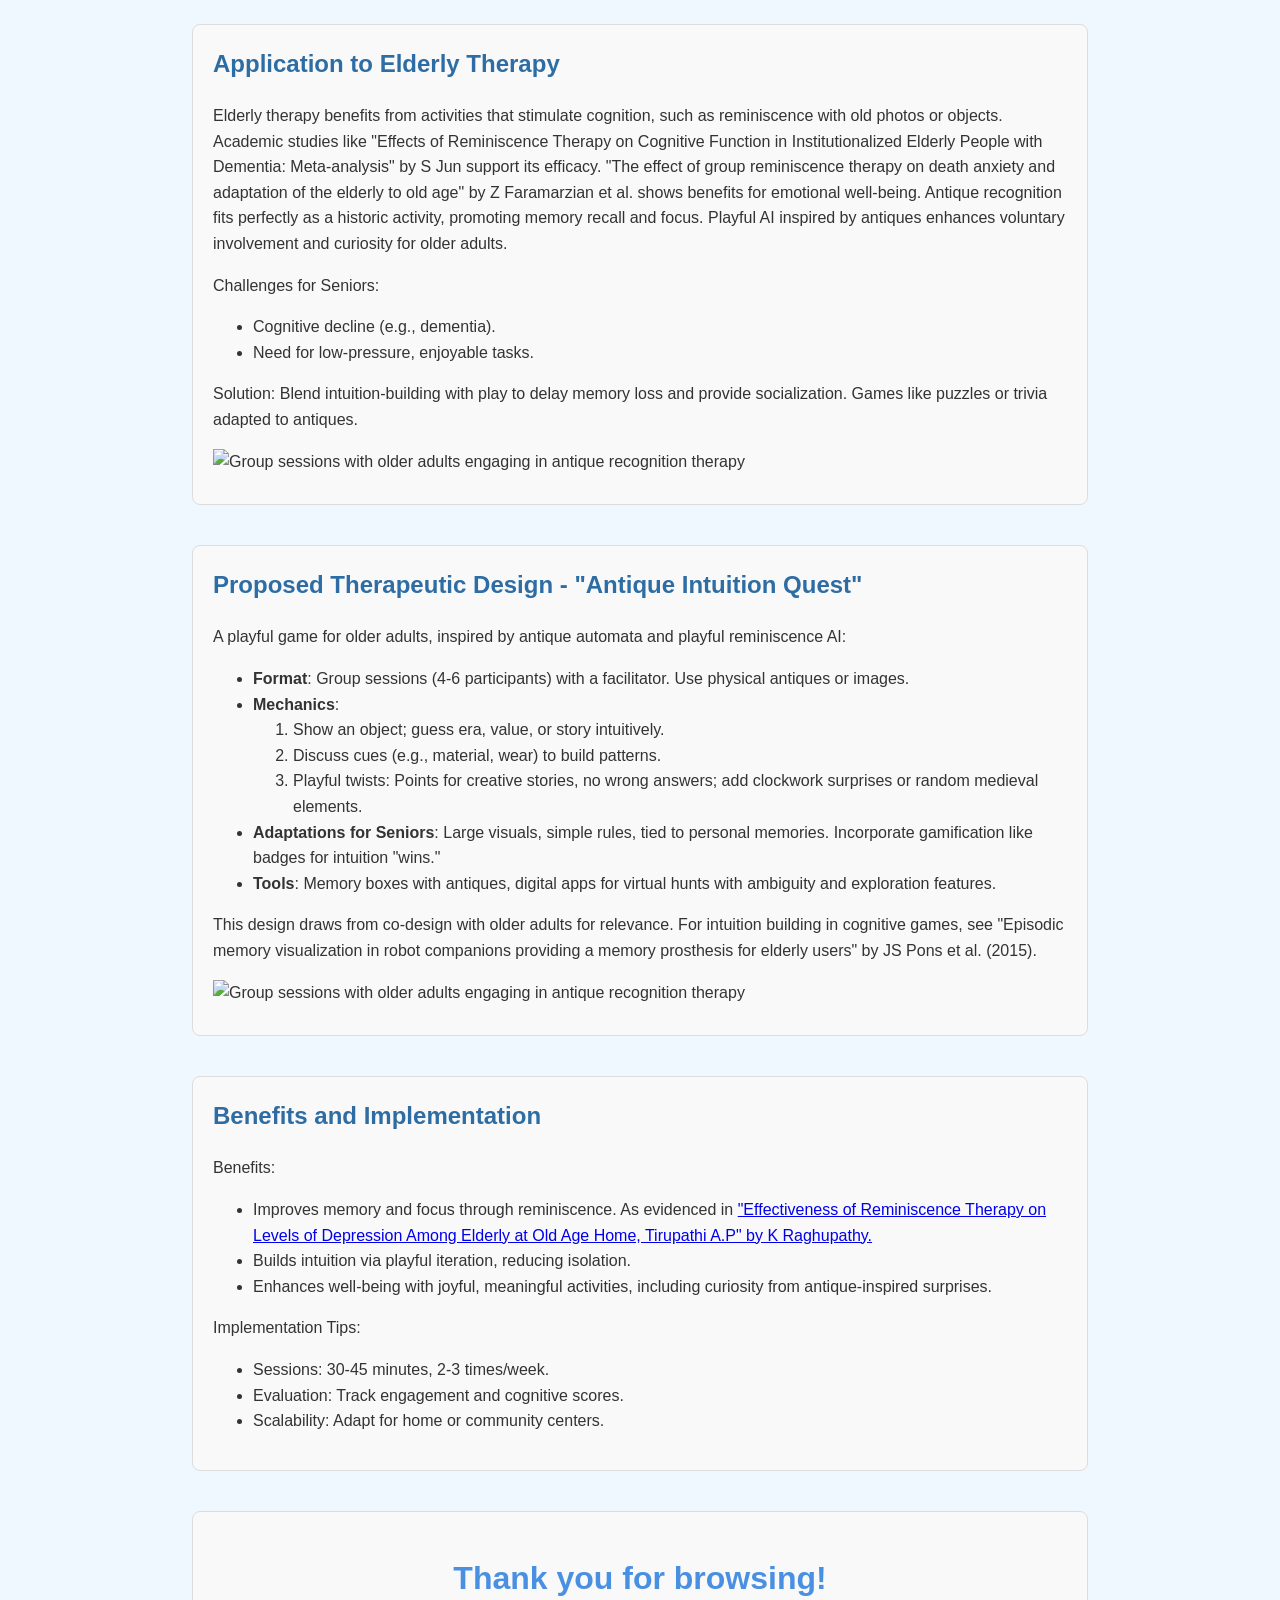
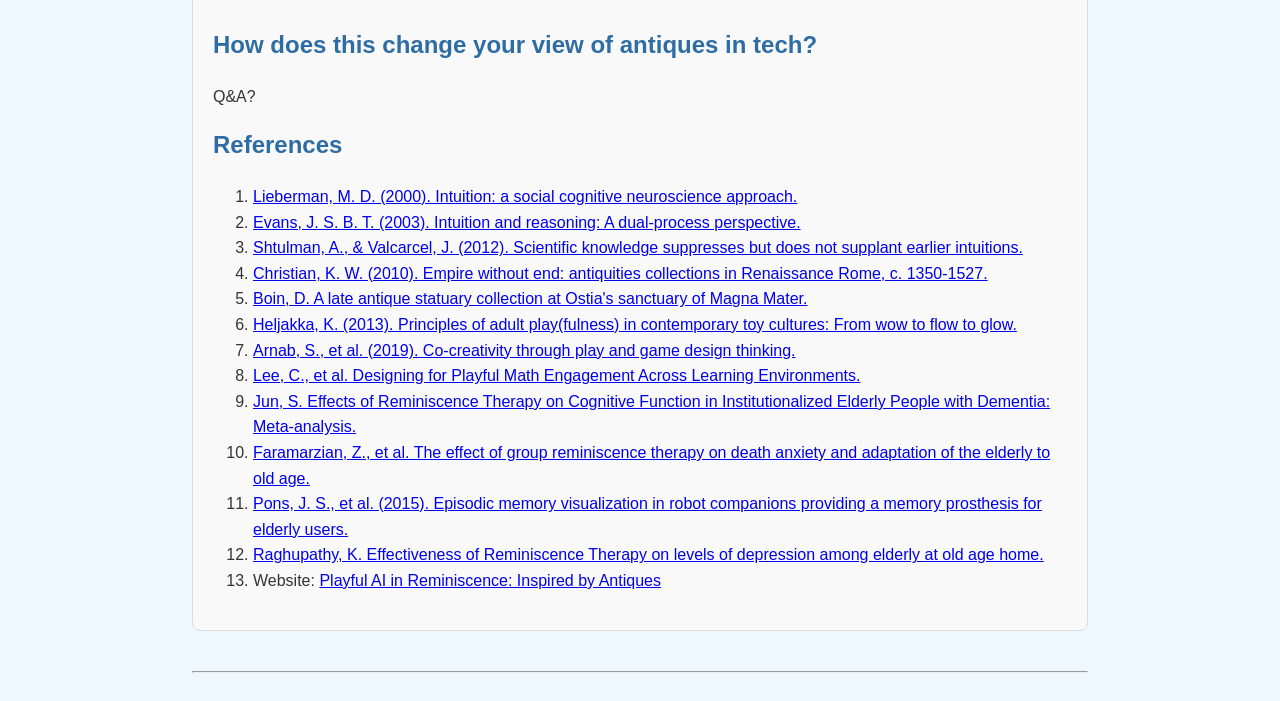
==== commit 276607cc: "Update index.html" ====
--- a/index.html
+++ b/index.html
@@ -68,23 +68,18 @@
     <img src="https://thumbs.dreamstime.com/b/retro-robot-strolling-ai-automation-concept-vector-design-generative-delightful-illustration-style-motion-depicted-399186539.jpg" alt="Huge Surprise Antique Automaton Illustration">
 </div>
 
-<h1>Recognizing Antiques: Intuition Without Experience</h1>
-
-<p>Designed for Elderly Cognitive Therapy.</p>
-
-<div class="slide">
-  <h2>Slide 1: Title</h2>
+<div class="slide">
+  <h1>Recognizing Antiques: Intuition Without Experience</h1>
   <p><strong>Recognizing Antiques: Intuition Without Experience</strong><br>
   Insights from Cognitive Science, History, and Playful Design<br>
   <em>Designed for Elderly Cognitive Therapy</em><br>
-  <em>Incorporating Insights from Playful AI in Reminiscence: Inspired by Antiques</em></p>
   <p>Presented by Xinyi Cui<br>
   November 14, 2025</p>
   <img src="https://images.squarespace-cdn.com/content/v1/6132aba6eb70401d540d1b97/5790ffea-b6ed-4788-9ce1-0efe903de7a8/old-jewelry-in-box.jpg" alt="Antique trinket boxes showcasing historical craftsmanship">
 </div>
 
 <div class="slide">
-  <h2>Slide 2: Agenda</h2>
+  <h2>Agenda</h2>
   <ul>
     <li>Introduction to Intuition in Antique Recognition</li>
     <li>Cognitive Science Insights</li>
@@ -98,13 +93,13 @@
 </div>
 
 <div class="slide">
-  <h2>Slide 3: Introduction to the Topic</h2>
+  <h2>Introduction to the Topic</h2>
   <p>What if older adults could develop an intuitive sense for recognizing antiques without prior expertise? This presentation explores how insights from cognitive science, history, and playful design can inform a therapeutic activity to enhance cognition, memory, and engagement in elderly therapy.</p>
   <p>Key Concept: Intuition is the ability to judge properties based on unconsciously activated memory, even without direct experience. It emerges from implicit learning and can be cultivated through targeted activities. For elderly therapy, this translates to reminiscence-based games that stimulate the brain while evoking joy and social interaction, as seen in playful AI designs inspired by antique automata.</p>
 </div>
 
 <div class="slide">
-  <h2>Slide 4: Insights from Cognitive Science</h2>
+  <h2>Insights from Cognitive Science</h2>
   <p>Cognitive science reveals that intuition is rooted in unconscious recognition memory, often described as a "gut feeling." It's built from learned patterns without deliberate awareness. Academic papers such as "Intuition: a social cognitive neuroscience approach" by MD Lieberman (2000) highlight how intuition functions in social contexts. Additionally, "Intuition and reasoning: A dual-process perspective" by JSBT Evans (2003) discusses the interplay between intuitive and analytical thinking.</p>
   <table>
     <thead>
@@ -136,7 +131,7 @@
 </div>
 
 <div class="slide">
-  <h2>Slide 5: Insights from History</h2>
+  <h2>Insights from History</h2>
   <p>Antique recognition has evolved from ancient collecting in Greece, Rome, and Egypt to modern valuation based on rarity, provenance, and craftsmanship. Relevant academic works include "Empire without end: antiquities collections in Renaissance Rome, c. 1350-1527" by KW Christian (2010), which examines early collecting practices. Another is "A late antique statuary collection at Ostia's sanctuary of Magna Mater" by Douglas Boin, providing insights into late antique collections.</p>
   <p>Historical automata (500-1500 CE) inspire playful reminiscence, such as the Mechanical Monk (1560) with walking and praying motions, or Al-Jazari's Floating Orchestra (1206) for surprises.</p>
   <p>Historical Factors Influencing Value:</p>
@@ -150,7 +145,7 @@
 </div>
 
 <div class="slide">
-  <h2>Slide 6: Insights from Playful Design</h2>
+  <h2>Insights from Playful Design</h2>
   <p>Playful design integrates fun elements into learning to build intuition through engagement, iteration, and joy. Key academic papers include "Principles of adult play(fulness) in contemporary toy cultures: From wow to flow to glow" by K Heljakka (2013), outlining adult play principles. Also, "Co-creativity through play and game design thinking" by S Arnab et al. (2019) emphasizes collaborative play in design. "Designing for Playful Math Engagement Across Learning Environments" by C Lee et al. explores playful engagement in education.</p>
   <p>Inspired by antique automata, playful design principles include:</p>
   <ul>
@@ -172,7 +167,7 @@
 </div>
 
 <div class="slide">
-  <h2>Slide 7: Application to Elderly Therapy</h2>
+  <h2>Application to Elderly Therapy</h2>
   <p>Elderly therapy benefits from activities that stimulate cognition, such as reminiscence with old photos or objects. Academic studies like "Effects of Reminiscence Therapy on Cognitive Function in Institutionalized Elderly People with Dementia: Meta-analysis" by S Jun support its efficacy. "The effect of group reminiscence therapy on death anxiety and adaptation of the elderly to old age" by Z Faramarzian et al. shows benefits for emotional well-being. Antique recognition fits perfectly as a historic activity, promoting memory recall and focus. Playful AI inspired by antiques enhances voluntary involvement and curiosity for older adults.</p>
   <p>Challenges for Seniors:</p>
   <ul>
@@ -184,7 +179,7 @@
 </div>
 
 <div class="slide">
-  <h2>Slide 8: Proposed Therapeutic Design - "Antique Intuition Quest"</h2>
+  <h2>Proposed Therapeutic Design - "Antique Intuition Quest"</h2>
   <p>A playful game for older adults, inspired by antique automata and playful reminiscence AI:</p>
   <ul>
     <li><strong>Format</strong>: Group sessions (4-6 participants) with a facilitator. Use physical antiques or images.</li>
@@ -202,7 +197,7 @@
 </div>
 
 <div class="slide">
-  <h2>Slide 9: Benefits and Implementation</h2>
+  <h2>Benefits and Implementation</h2>
   <p>Benefits:</p>
   <ul>
     <li>Improves memory and focus through reminiscence. As evidenced in <a href=" https://ijip.in/wp-content/uploads/2023/03/18.01.173.20231101.pdf ">"Effectiveness of Reminiscence Therapy on Levels of Depression Among Elderly at Old Age Home, Tirupathi A.P" by K Raghupathy.</a></li>
@@ -218,8 +213,8 @@
 </div>
 
 <div class="slide">
-  <h2>Slide 10: Thank you for browsing!</h2>
-  <p>How does this change your view of antiques in tech?</p>
+  <h1>Thank you for browsing!</h1>
+  <h2>How does this change your view of antiques in tech?</h2>
   <p>Q&A?</p>
 
   <h2>References</h2>
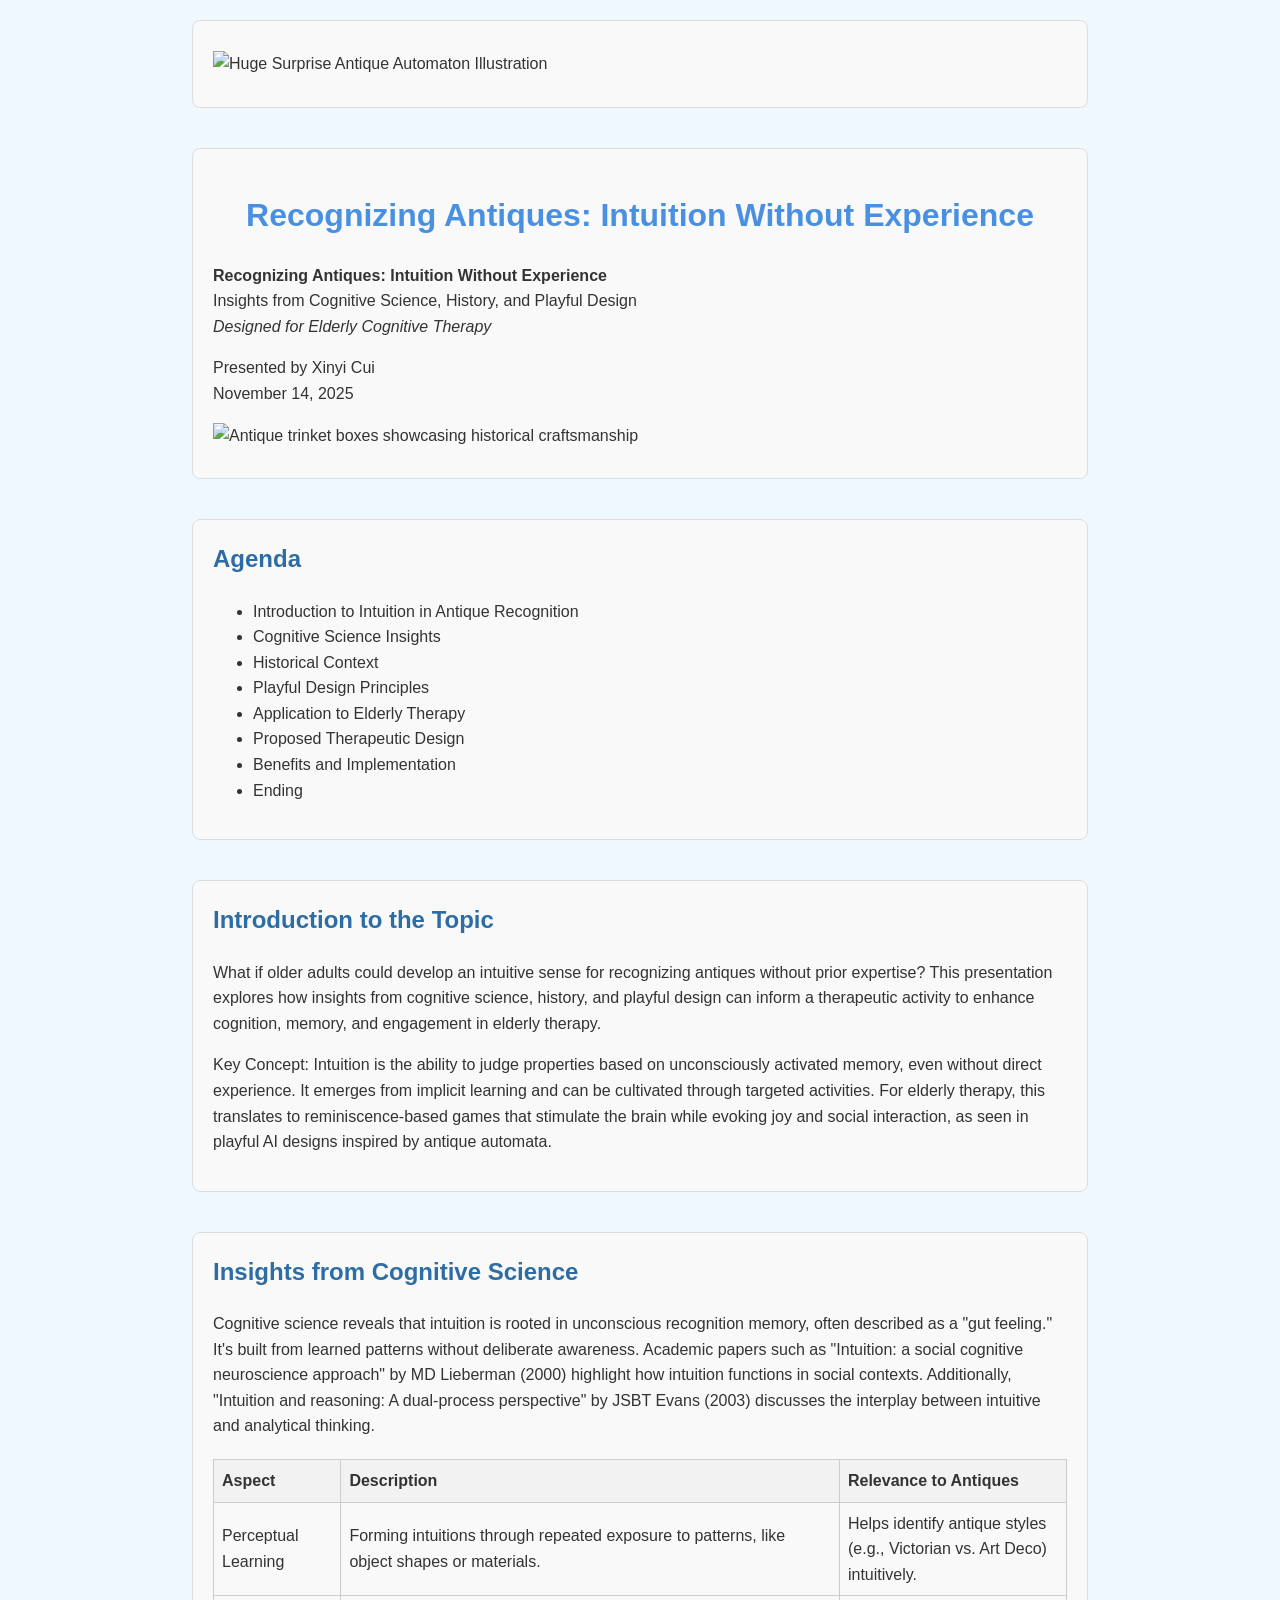
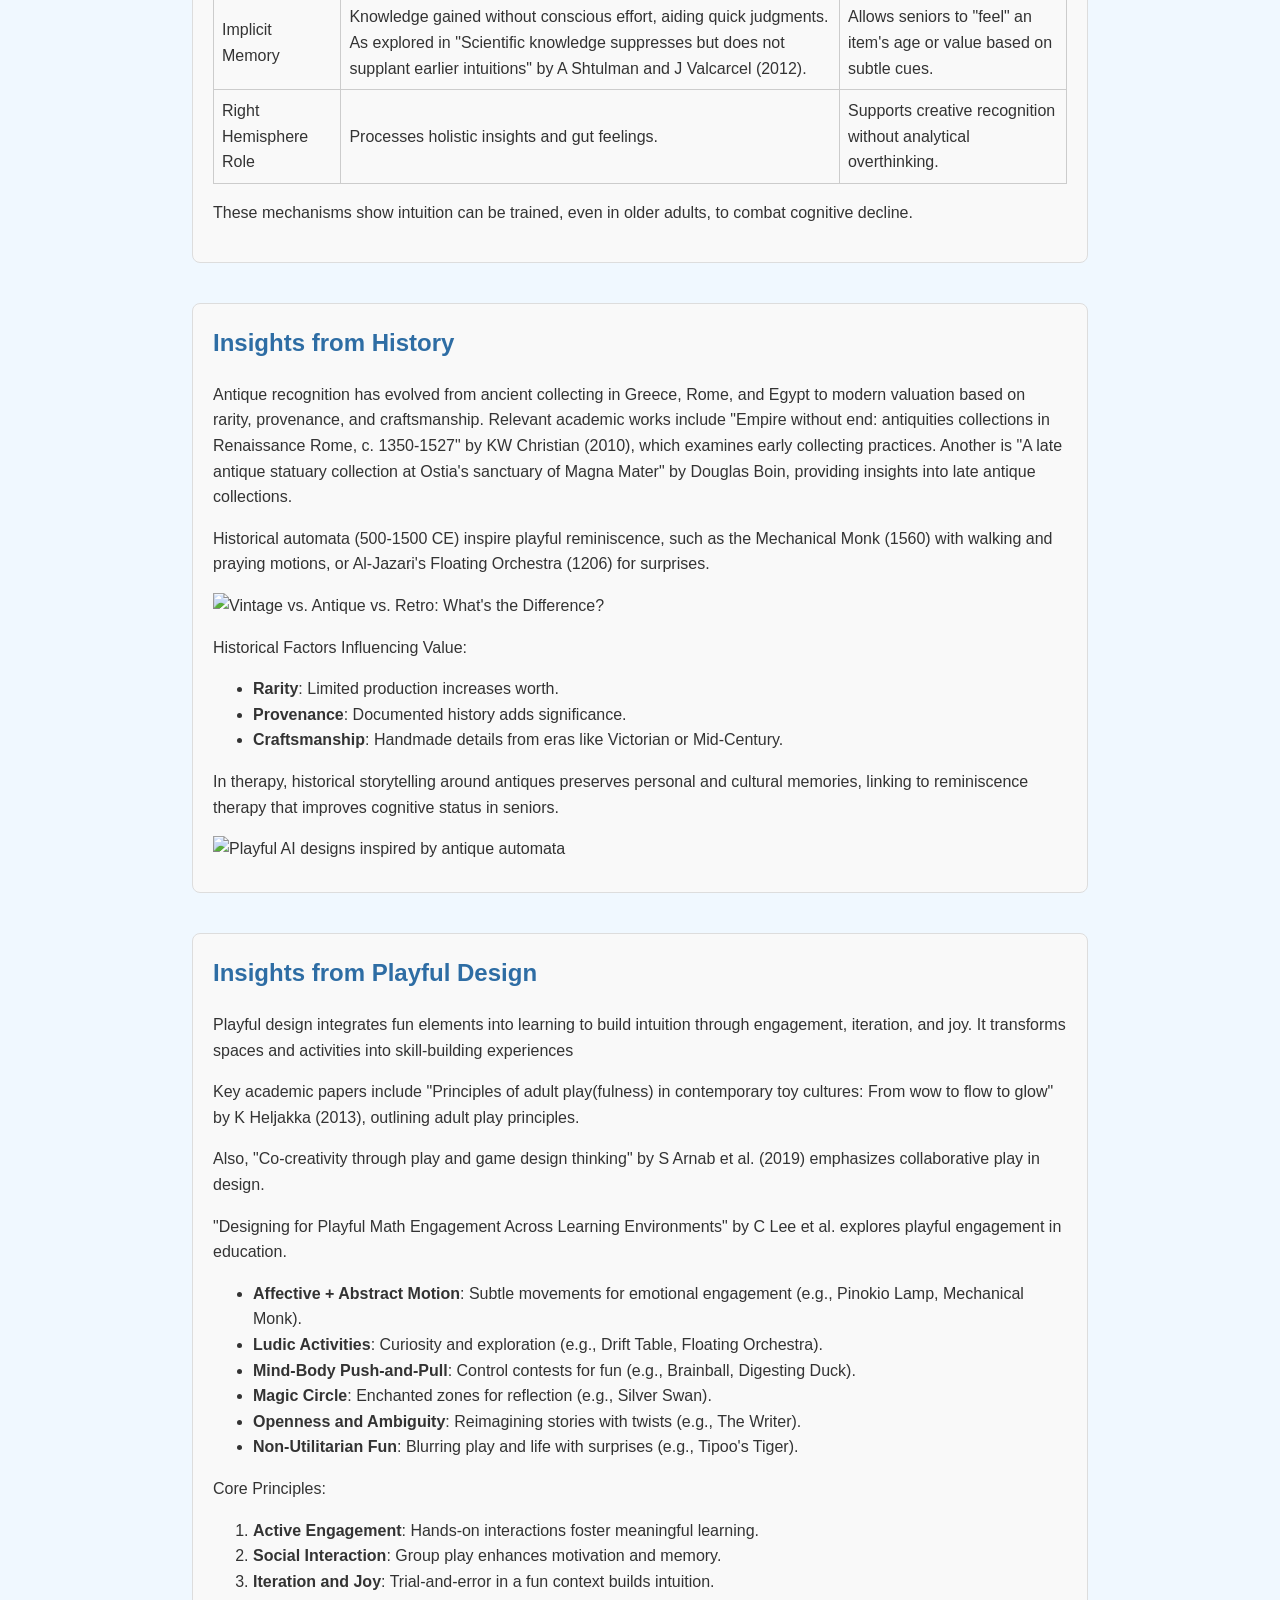
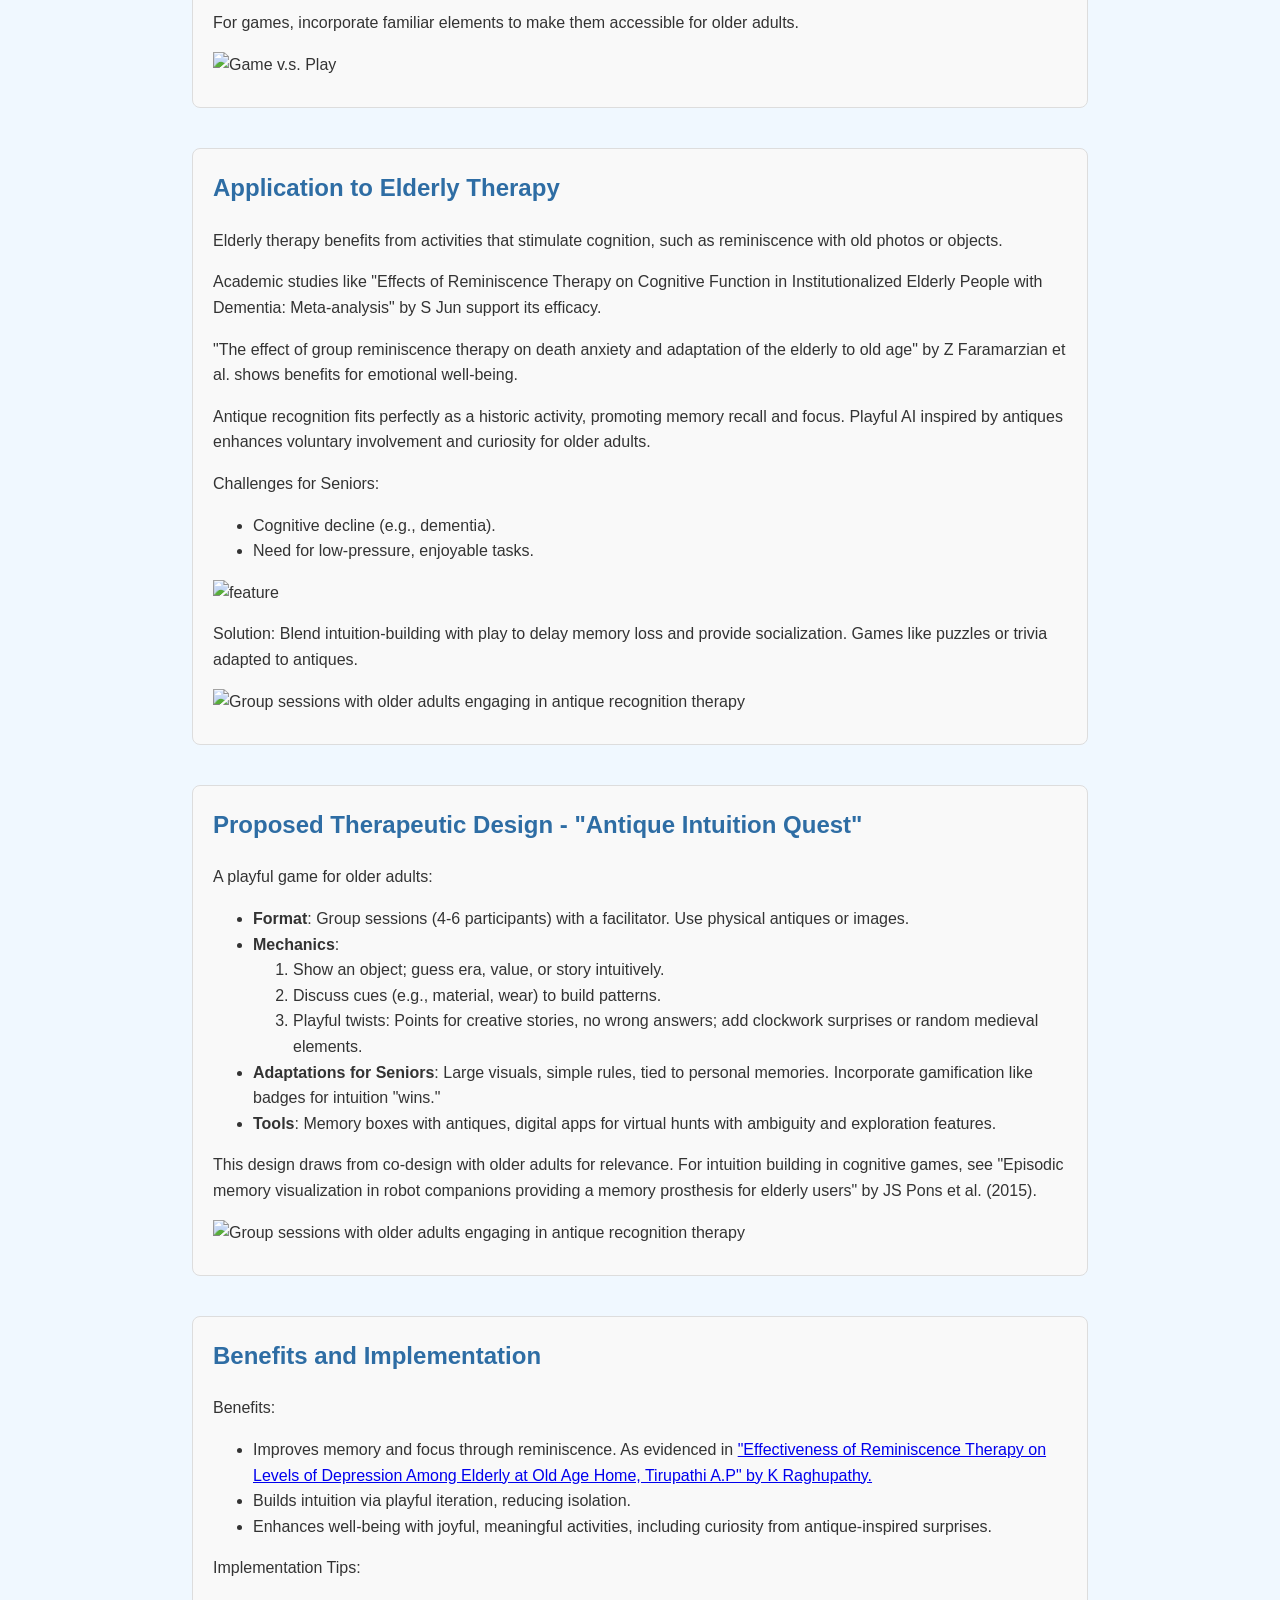
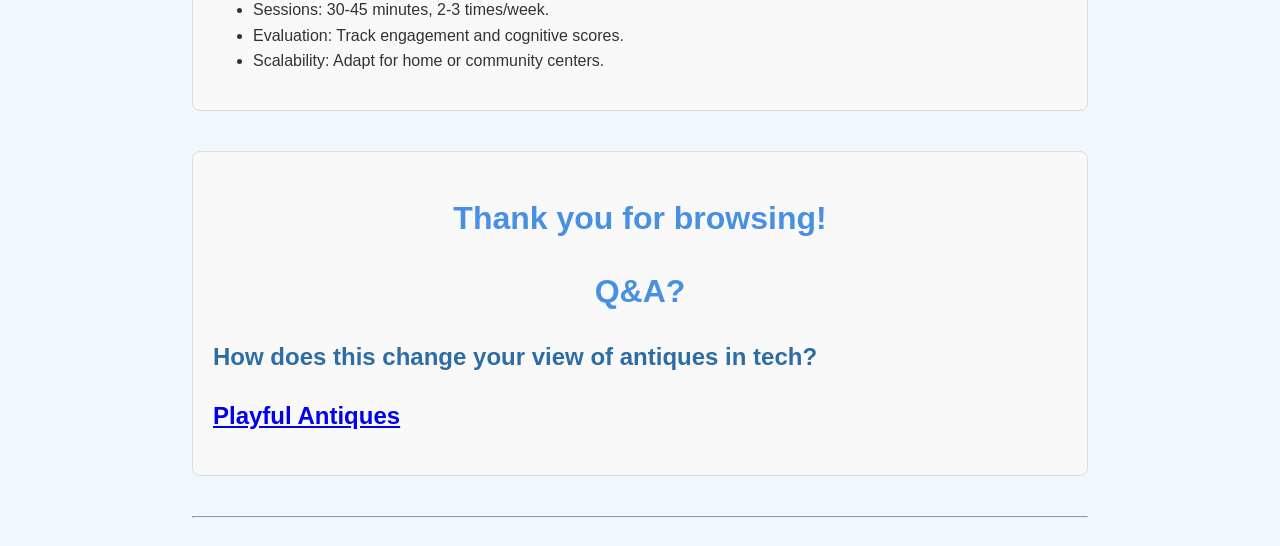
==== commit 03cfeac7: "Update index.html" ====
--- a/index.html
+++ b/index.html
@@ -88,7 +88,7 @@
     <li>Application to Elderly Therapy</li>
     <li>Proposed Therapeutic Design</li>
     <li>Benefits and Implementation</li>
-    <li>Conclusion</li>
+    <li>Ending</li>
   </ul>
 </div>
 
@@ -134,6 +134,7 @@
   <h2>Insights from History</h2>
   <p>Antique recognition has evolved from ancient collecting in Greece, Rome, and Egypt to modern valuation based on rarity, provenance, and craftsmanship. Relevant academic works include "Empire without end: antiquities collections in Renaissance Rome, c. 1350-1527" by KW Christian (2010), which examines early collecting practices. Another is "A late antique statuary collection at Ostia's sanctuary of Magna Mater" by Douglas Boin, providing insights into late antique collections.</p>
   <p>Historical automata (500-1500 CE) inspire playful reminiscence, such as the Mechanical Monk (1560) with walking and praying motions, or Al-Jazari's Floating Orchestra (1206) for surprises.</p>
+  <img src="https://www.thespruce.com/thmb/TkUbLC3iNF8gAYUqGlj1fKV4Xak=/1500x0/filters:no_upscale():max_bytes(150000):strip_icc()/vintage-vs-antique-vs-retro-6541571_V2-091a2a3fdebe48ccbf2559b41cb7c2ce.png" alt="Vintage vs. Antique vs. Retro: What's the Difference?">
   <p>Historical Factors Influencing Value:</p>
   <ul>
     <li><strong>Rarity</strong>: Limited production increases worth.</li>
@@ -146,8 +147,10 @@
 
 <div class="slide">
   <h2>Insights from Playful Design</h2>
-  <p>Playful design integrates fun elements into learning to build intuition through engagement, iteration, and joy. Key academic papers include "Principles of adult play(fulness) in contemporary toy cultures: From wow to flow to glow" by K Heljakka (2013), outlining adult play principles. Also, "Co-creativity through play and game design thinking" by S Arnab et al. (2019) emphasizes collaborative play in design. "Designing for Playful Math Engagement Across Learning Environments" by C Lee et al. explores playful engagement in education.</p>
-  <p>Inspired by antique automata, playful design principles include:</p>
+  <p>Playful design integrates fun elements into learning to build intuition through engagement, iteration, and joy. It transforms spaces and activities into skill-building experiences</p>
+  <p>Key academic papers include "Principles of adult play(fulness) in contemporary toy cultures: From wow to flow to glow" by K Heljakka (2013), outlining adult play principles.</p>
+  <p>Also, "Co-creativity through play and game design thinking" by S Arnab et al. (2019) emphasizes collaborative play in design.</p> 
+  <p>"Designing for Playful Math Engagement Across Learning Environments" by C Lee et al. explores playful engagement in education.</p>
   <ul>
     <li><strong>Affective + Abstract Motion</strong>: Subtle movements for emotional engagement (e.g., Pinokio Lamp, Mechanical Monk).</li>
     <li><strong>Ludic Activities</strong>: Curiosity and exploration (e.g., Drift Table, Floating Orchestra).</li>
@@ -163,24 +166,28 @@
     <li><strong>Iteration and Joy</strong>: Trial-and-error in a fun context builds intuition.</li>
   </ol>
   <p>For games, incorporate familiar elements to make them accessible for older adults.</p>
-  <img src="https://thumbs.dreamstime.com/b/colorful-retro-robot-toy-mechanical-humanoid-machine-playful-vintage-design-colorful-vintage-robot-toy-mechanical-details-376570113.jpg" alt="Playful AI designs inspired by antique automata">
+  <img src="https://image.slidesharecdn.com/mindtrek2011gamificationdelivered-120422182127-phpapp02/75/From-Game-Design-Elements-to-Gamefulness-Defining-Gamification-25-2048.jpg" alt="Game v.s. Play">
 </div>
 
 <div class="slide">
   <h2>Application to Elderly Therapy</h2>
-  <p>Elderly therapy benefits from activities that stimulate cognition, such as reminiscence with old photos or objects. Academic studies like "Effects of Reminiscence Therapy on Cognitive Function in Institutionalized Elderly People with Dementia: Meta-analysis" by S Jun support its efficacy. "The effect of group reminiscence therapy on death anxiety and adaptation of the elderly to old age" by Z Faramarzian et al. shows benefits for emotional well-being. Antique recognition fits perfectly as a historic activity, promoting memory recall and focus. Playful AI inspired by antiques enhances voluntary involvement and curiosity for older adults.</p>
+  <p>Elderly therapy benefits from activities that stimulate cognition, such as reminiscence with old photos or objects.</p>
+  <p>Academic studies like "Effects of Reminiscence Therapy on Cognitive Function in Institutionalized Elderly People with Dementia: Meta-analysis" by S Jun support its efficacy.</p>
+  <p>"The effect of group reminiscence therapy on death anxiety and adaptation of the elderly to old age" by Z Faramarzian et al. shows benefits for emotional well-being.</p>
+  <p>Antique recognition fits perfectly as a historic activity, promoting memory recall and focus. Playful AI inspired by antiques enhances voluntary involvement and curiosity for older adults.</p>
   <p>Challenges for Seniors:</p>
   <ul>
     <li>Cognitive decline (e.g., dementia).</li>
     <li>Need for low-pressure, enjoyable tasks.</li>
   </ul>
+  <img src="https://www.homage.sg/wp-content/uploads/2020/11/wordpress-feature-image-24.png?v=1627453922" alt="feature">
   <p>Solution: Blend intuition-building with play to delay memory loss and provide socialization. Games like puzzles or trivia adapted to antiques.</p>
-  <img src="https://www.apa.org/images/older-adults-guidelines-tile_tcm7-325622.jpg" alt="Group sessions with older adults engaging in antique recognition therapy">
+  <img src="https://seniorservicesofamerica.com/wp-content/uploads/2023/10/12-engaging-activities-for-elderly-with-dementia.webp" alt="Group sessions with older adults engaging in antique recognition therapy">
 </div>
 
 <div class="slide">
   <h2>Proposed Therapeutic Design - "Antique Intuition Quest"</h2>
-  <p>A playful game for older adults, inspired by antique automata and playful reminiscence AI:</p>
+  <p>A playful game for older adults:</p>
   <ul>
     <li><strong>Format</strong>: Group sessions (4-6 participants) with a facilitator. Use physical antiques or images.</li>
     <li><strong>Mechanics</strong>:</li>
@@ -214,25 +221,9 @@
 
 <div class="slide">
   <h1>Thank you for browsing!</h1>
+  <h1>Q&A?</h1>
   <h2>How does this change your view of antiques in tech?</h2>
-  <p>Q&A?</p>
-
-  <h2>References</h2>
-  <ol>
-    <li><a href="https://www.researchgate.net/profile/Matthew-Lieberman-3/publication/12647690_Intuition_A_Social_Cognitive_Neuroscience_Approach/links/56f7112508ae95e8b6d2be12/Intuition-A-Social-Cognitive-Neuroscience-Approach.pdf">Lieberman, M. D. (2000). Intuition: a social cognitive neuroscience approach.</a></li>
-    <li><a href="https://www.jstor.org/stable/pdf/25767204.pdf">Evans, J. S. B. T. (2003). Intuition and reasoning: A dual-process perspective.</a></li>
-    <li><a href="https://www.researchgate.net/publication/224977032_Scientific_knowledge_suppresses_but_does_not_supplant_earlier_intuitions">Shtulman, A., & Valcarcel, J. (2012). Scientific knowledge suppresses but does not supplant earlier intuitions.</a></li>
-    <li><a href="https://www.researchgate.net/publication/360626354_Empire_without_End_Antiquities_Collections_in_Renaissance_Rome_c_1350-1527">Christian, K. W. (2010). Empire without end: antiquities collections in Renaissance Rome, c. 1350-1527.</a></li>
-    <li><a href="https://www.cambridge.org/core/services/aop-cambridge-core/content/view/B592FD74BB3BF9904A7FD11AF055F5E5/S006824621300010Xa.pdf/a-late-antique-statuary-collection-at-ostias-sanctuary-of-magna-mater-a-case-study-in-late-roman-religion-and-tradition.pdf">Boin, D. A late antique statuary collection at Ostia's sanctuary of Magna Mater.</a></li>
-    <li><a href="https://www.researchgate.net/publication/281291618_Principles_of_adult_playfulness_in_contemporary_toy_cultures_From_Wow_to_Flow_to_Glow">Heljakka, K. (2013). Principles of adult play(fulness) in contemporary toy cultures: From wow to flow to glow.</a></li>
-    <li><a href="https://files.eric.ed.gov/fulltext/EJ1237285.pdf">Arnab, S., et al. (2019). Co-creativity through play and game design thinking.</a></li>
-    <li><a href="https://repository.isls.org/bitstream/1/6355/1/1495-1502.pdf">Lee, C., et al. Designing for Playful Math Engagement Across Learning Environments.</a></li>
-    <li><a href="https://www.researchgate.net/publication/359538914_Effects_of_Reminiscence_Therapy_in_People_with_Dementia_A_Systematic_Review_and_Meta-Analysis">Jun, S. Effects of Reminiscence Therapy on Cognitive Function in Institutionalized Elderly People with Dementia: Meta-analysis.</a></li>
-    <li><a href="https://www.sciencedirect.com/science/article/pii/S0883941722001327">Faramarzian, Z., et al. The effect of group reminiscence therapy on death anxiety and adaptation of the elderly to old age.</a></li>
-    <li><a href="https://www.researchgate.net/publication/271483219_Episodic_memory_visualization_in_robot_companions_providing_a_memory_prosthesis_for_elderly_users">Pons, J. S., et al. (2015). Episodic memory visualization in robot companions providing a memory prosthesis for elderly users.</a></li>
-    <li><a href="https://ijip.in/wp-content/uploads/2023/03/18.01.173.20231101.pdf">Raghupathy, K. Effectiveness of Reminiscence Therapy on levels of depression among elderly at old age home.</a></li>
-    <li>Website: <a href="https://cxy2696.github.io/playfulness-design/play.html">Playful AI in Reminiscence: Inspired by Antiques</a></li>
-  </ol>
+  <h2><a href="https://cxy2696.github.io/playfulness-design/play.html">Playful Antiques</a></h2>
 </div>
 
 <hr>
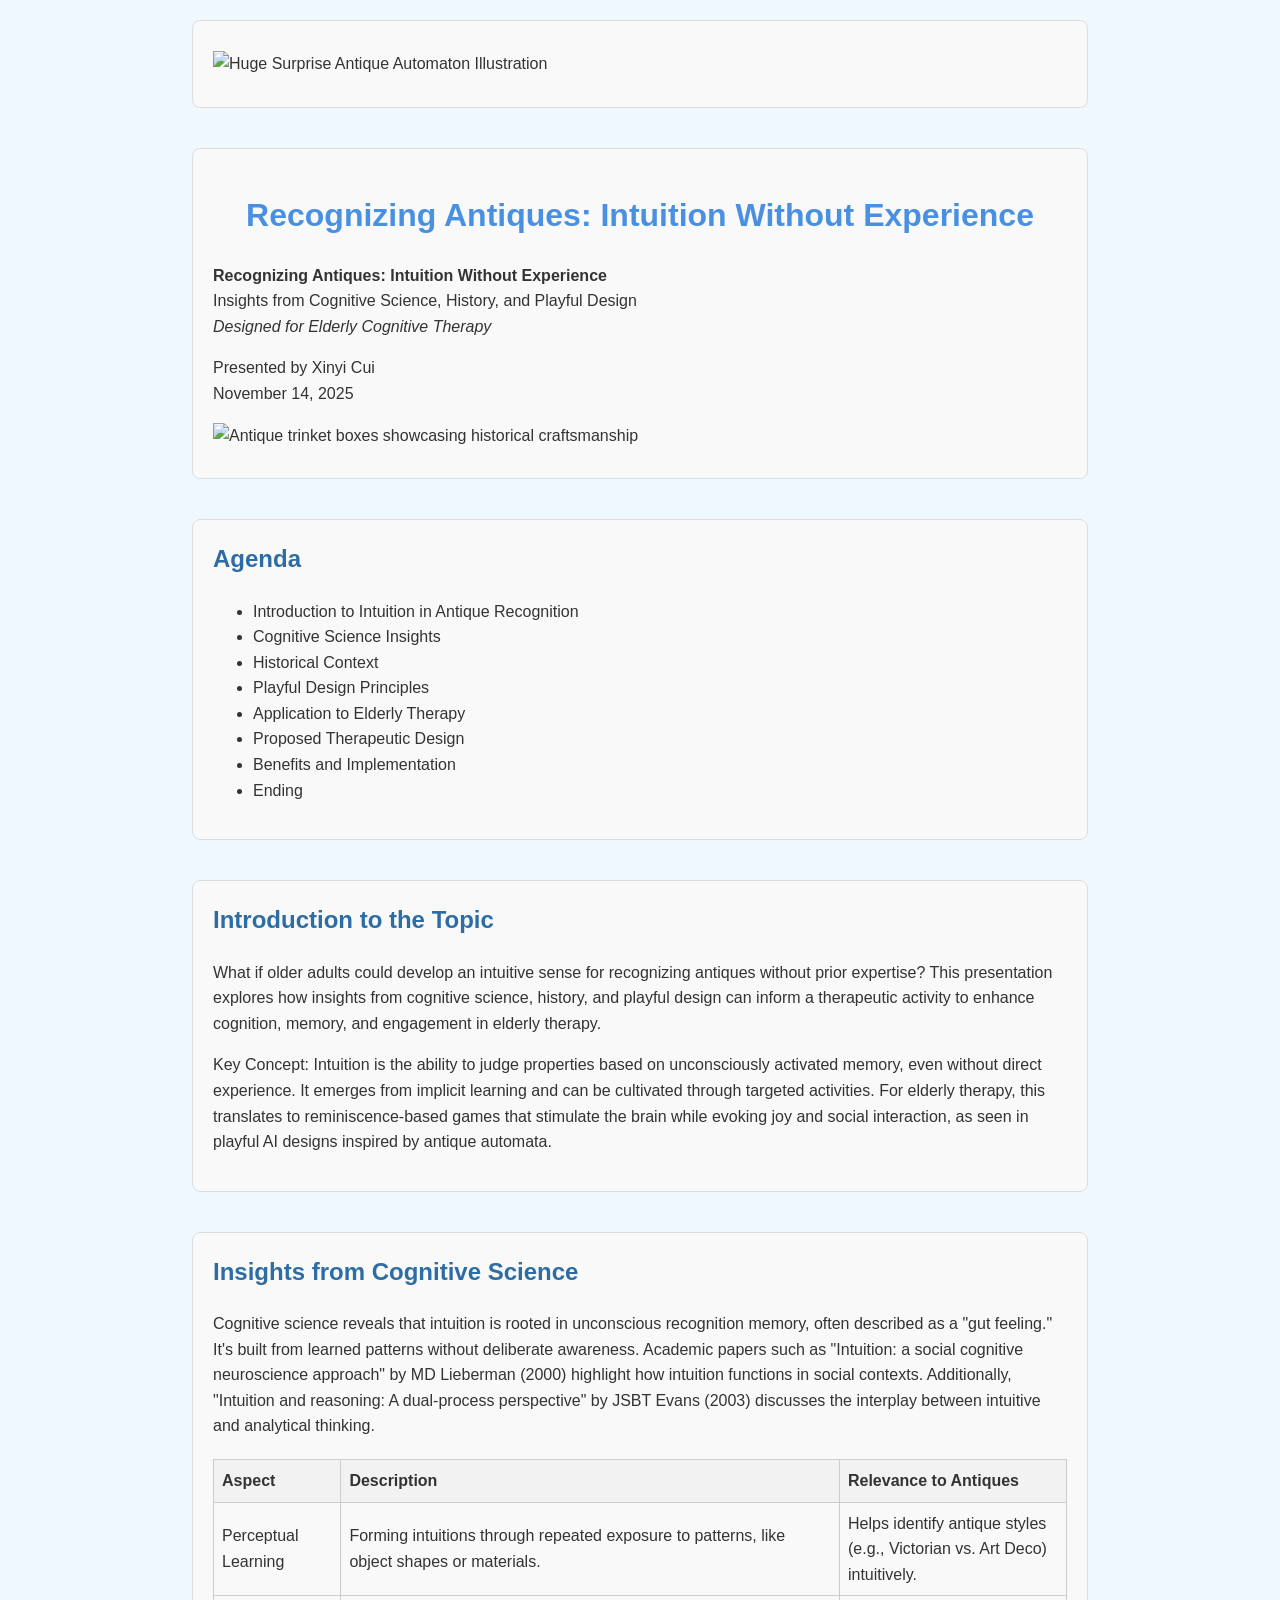
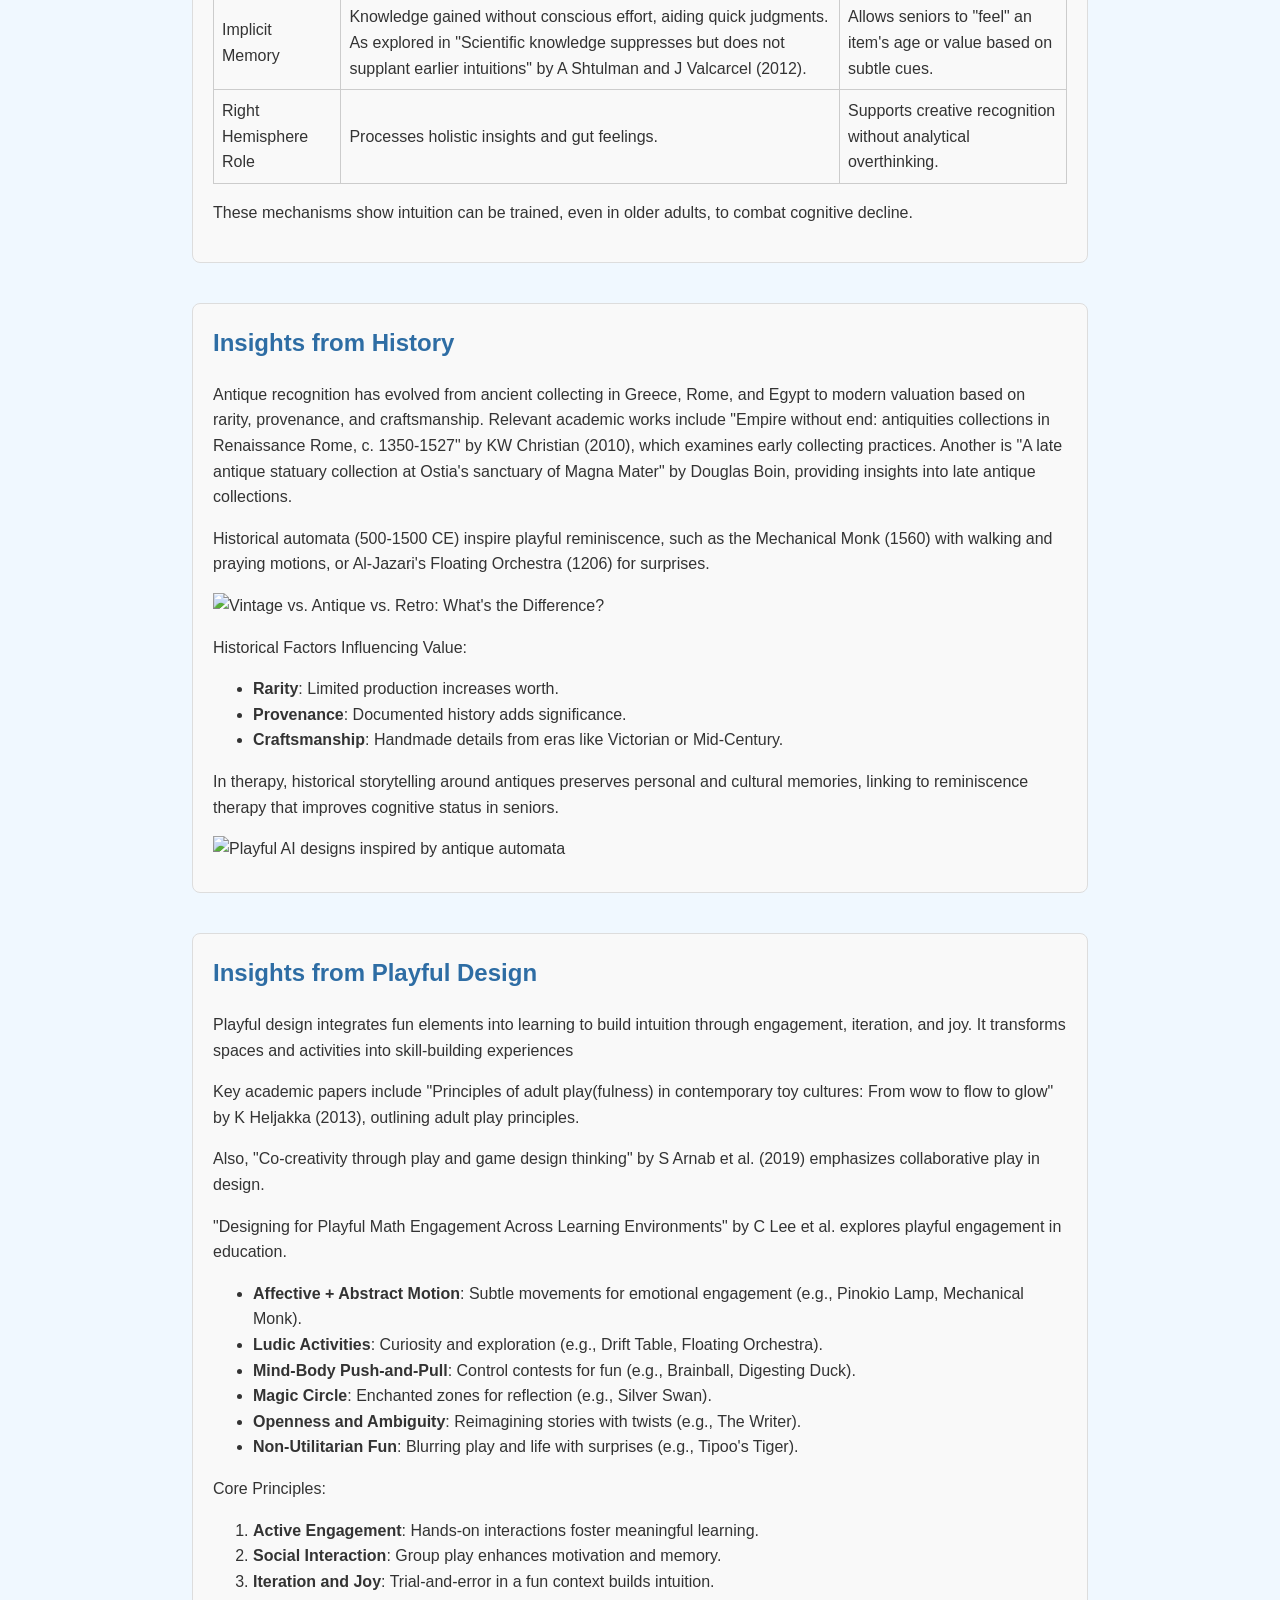
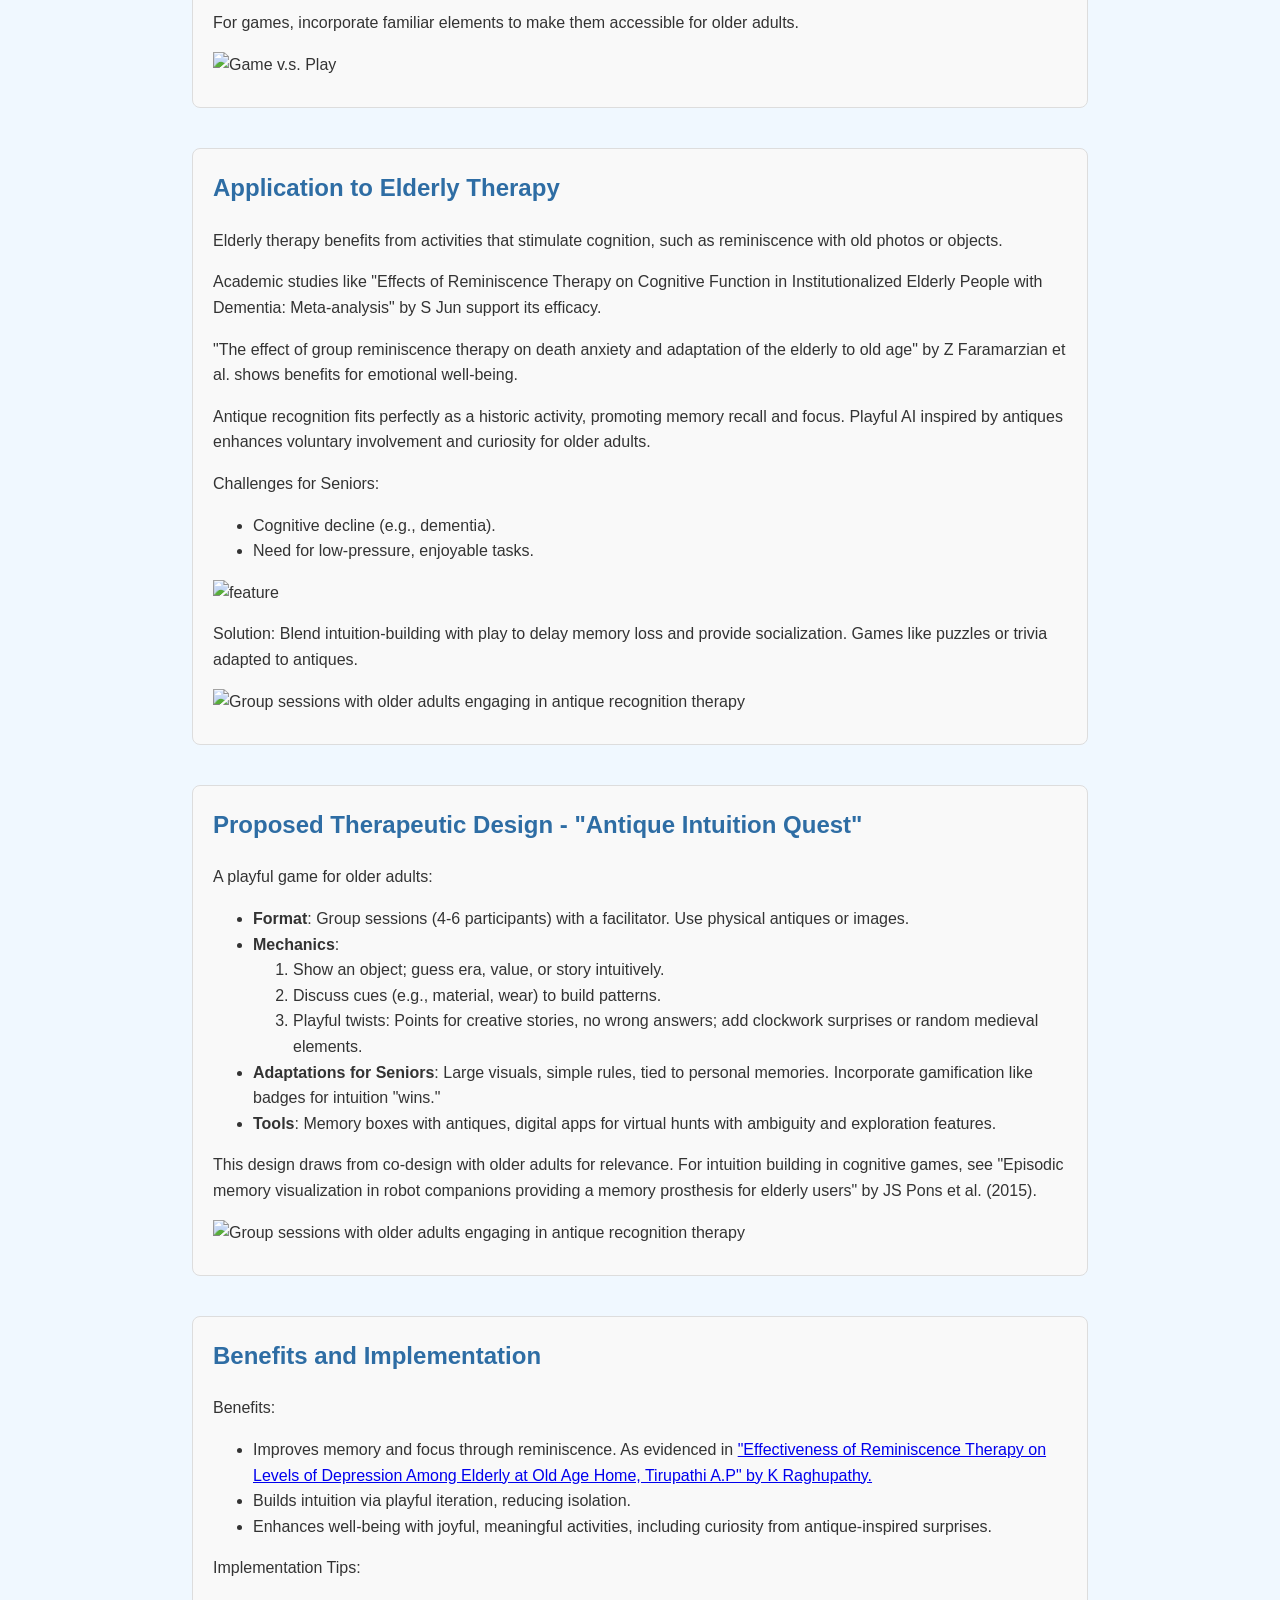
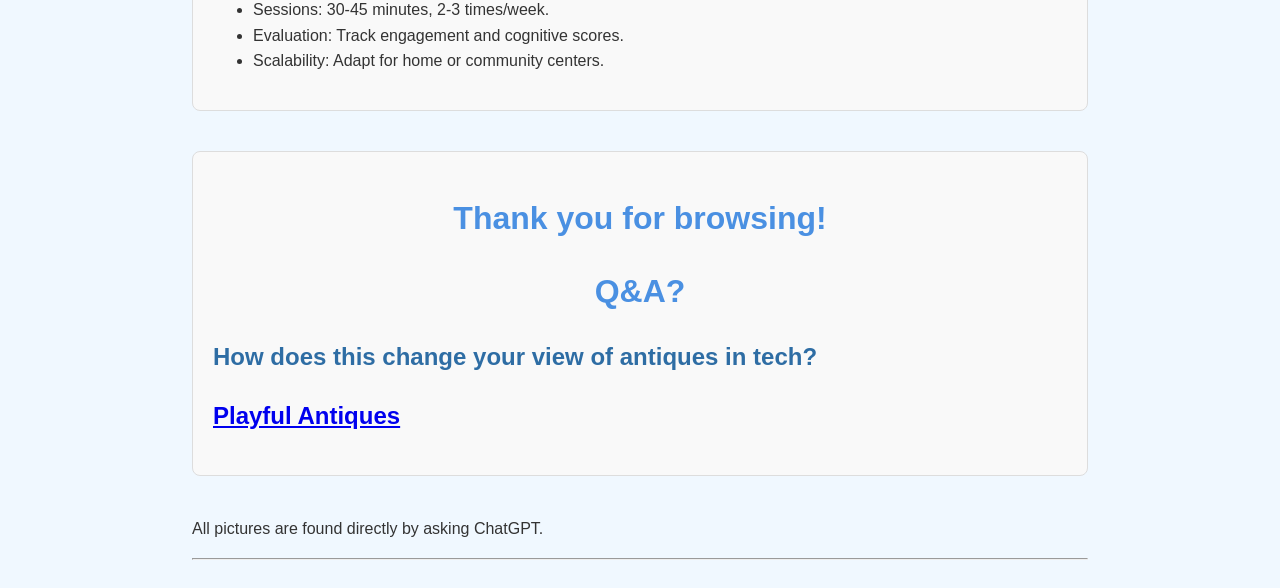
==== commit 276b1fc6: "Update index.html" ====
--- a/index.html
+++ b/index.html
@@ -226,6 +226,7 @@
   <h2><a href="https://cxy2696.github.io/playfulness-design/play.html">Playful Antiques</a></h2>
 </div>
 
+<p>All pictures are found directly by asking ChatGPT.</p>
 <hr>
 
 </body>
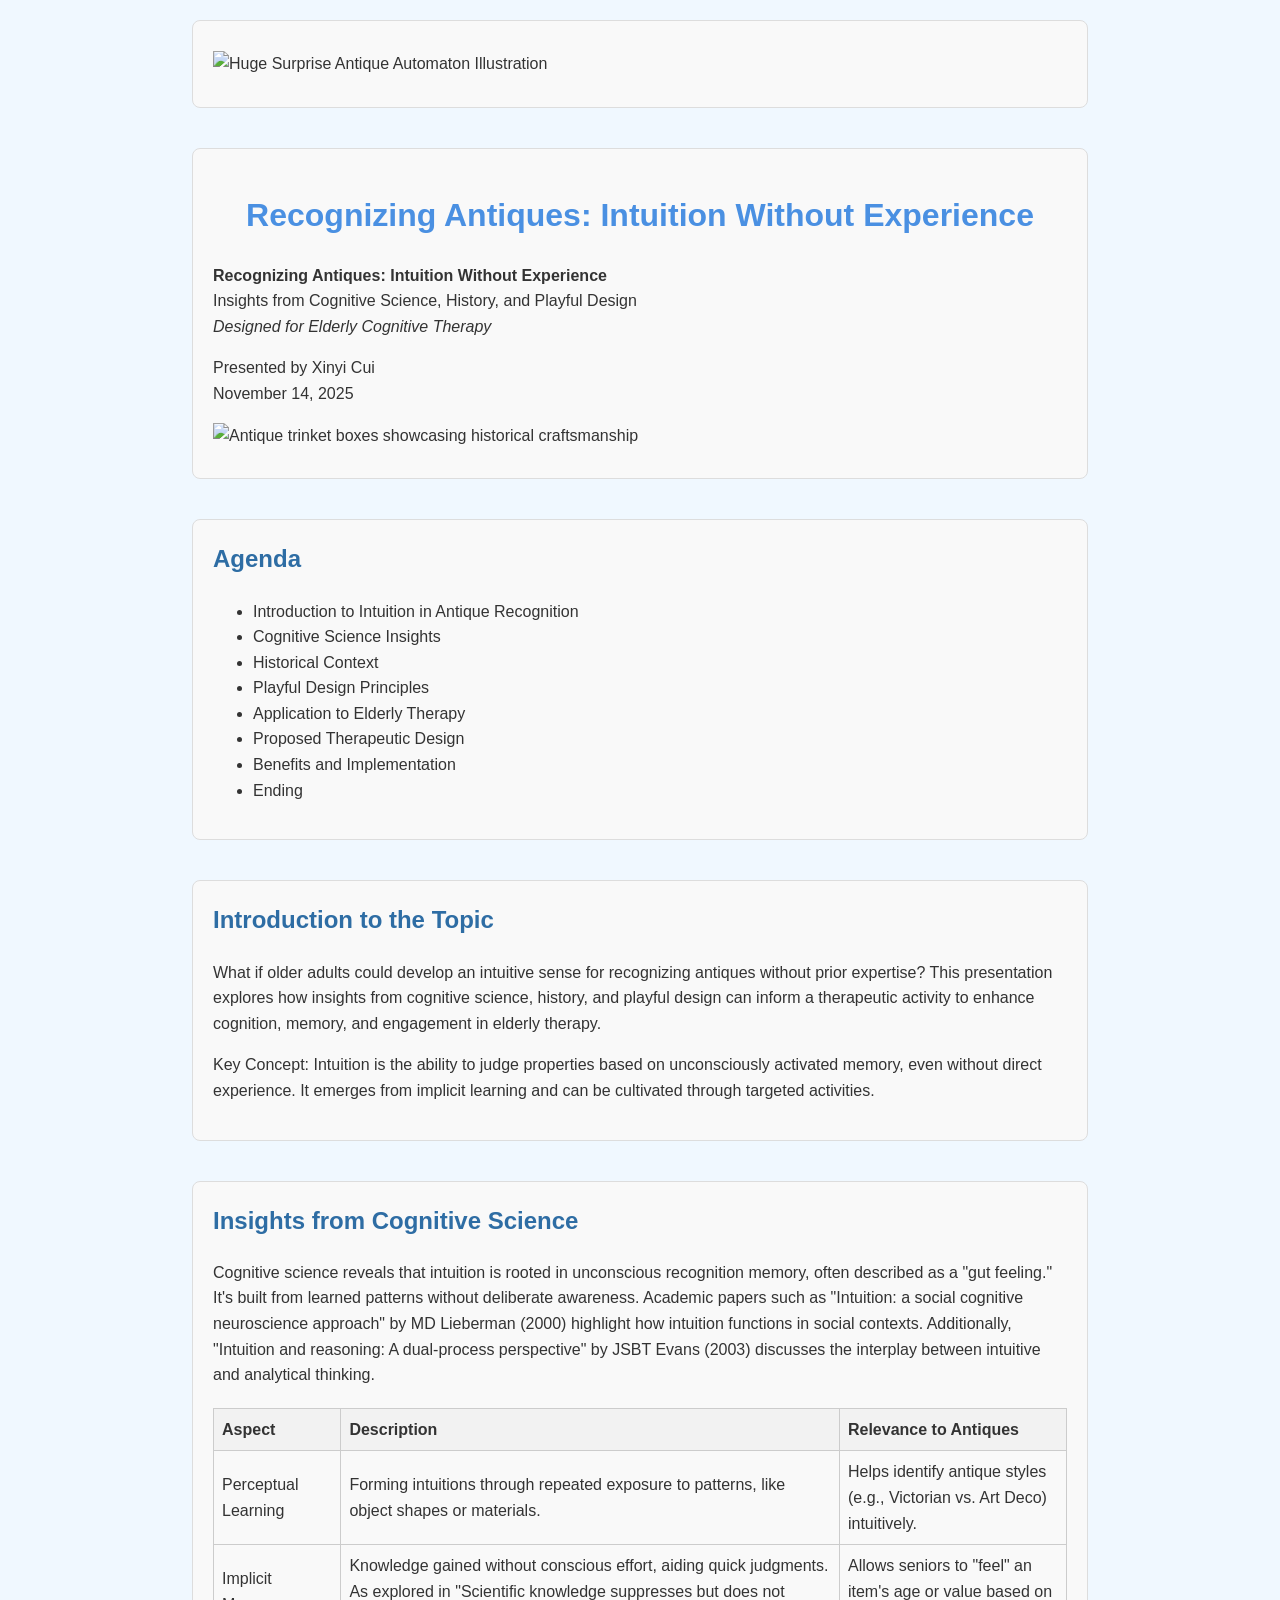
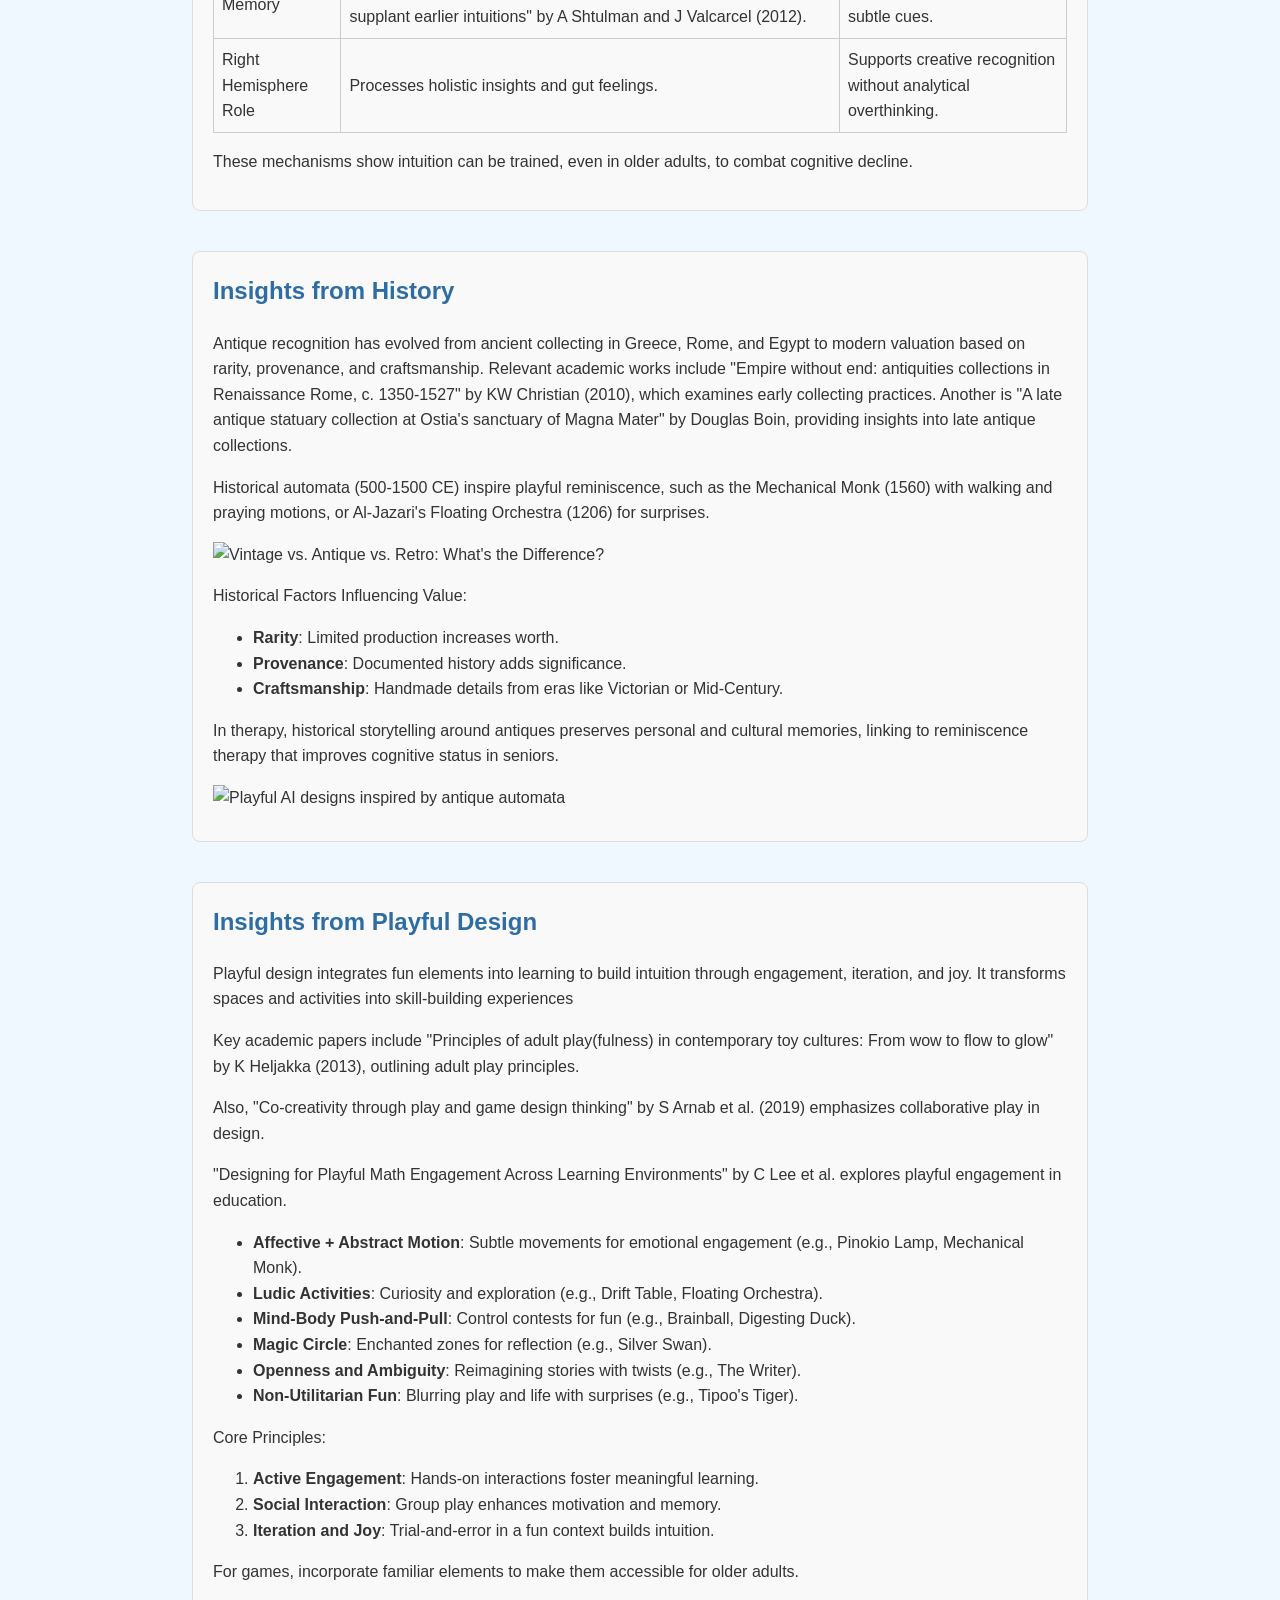
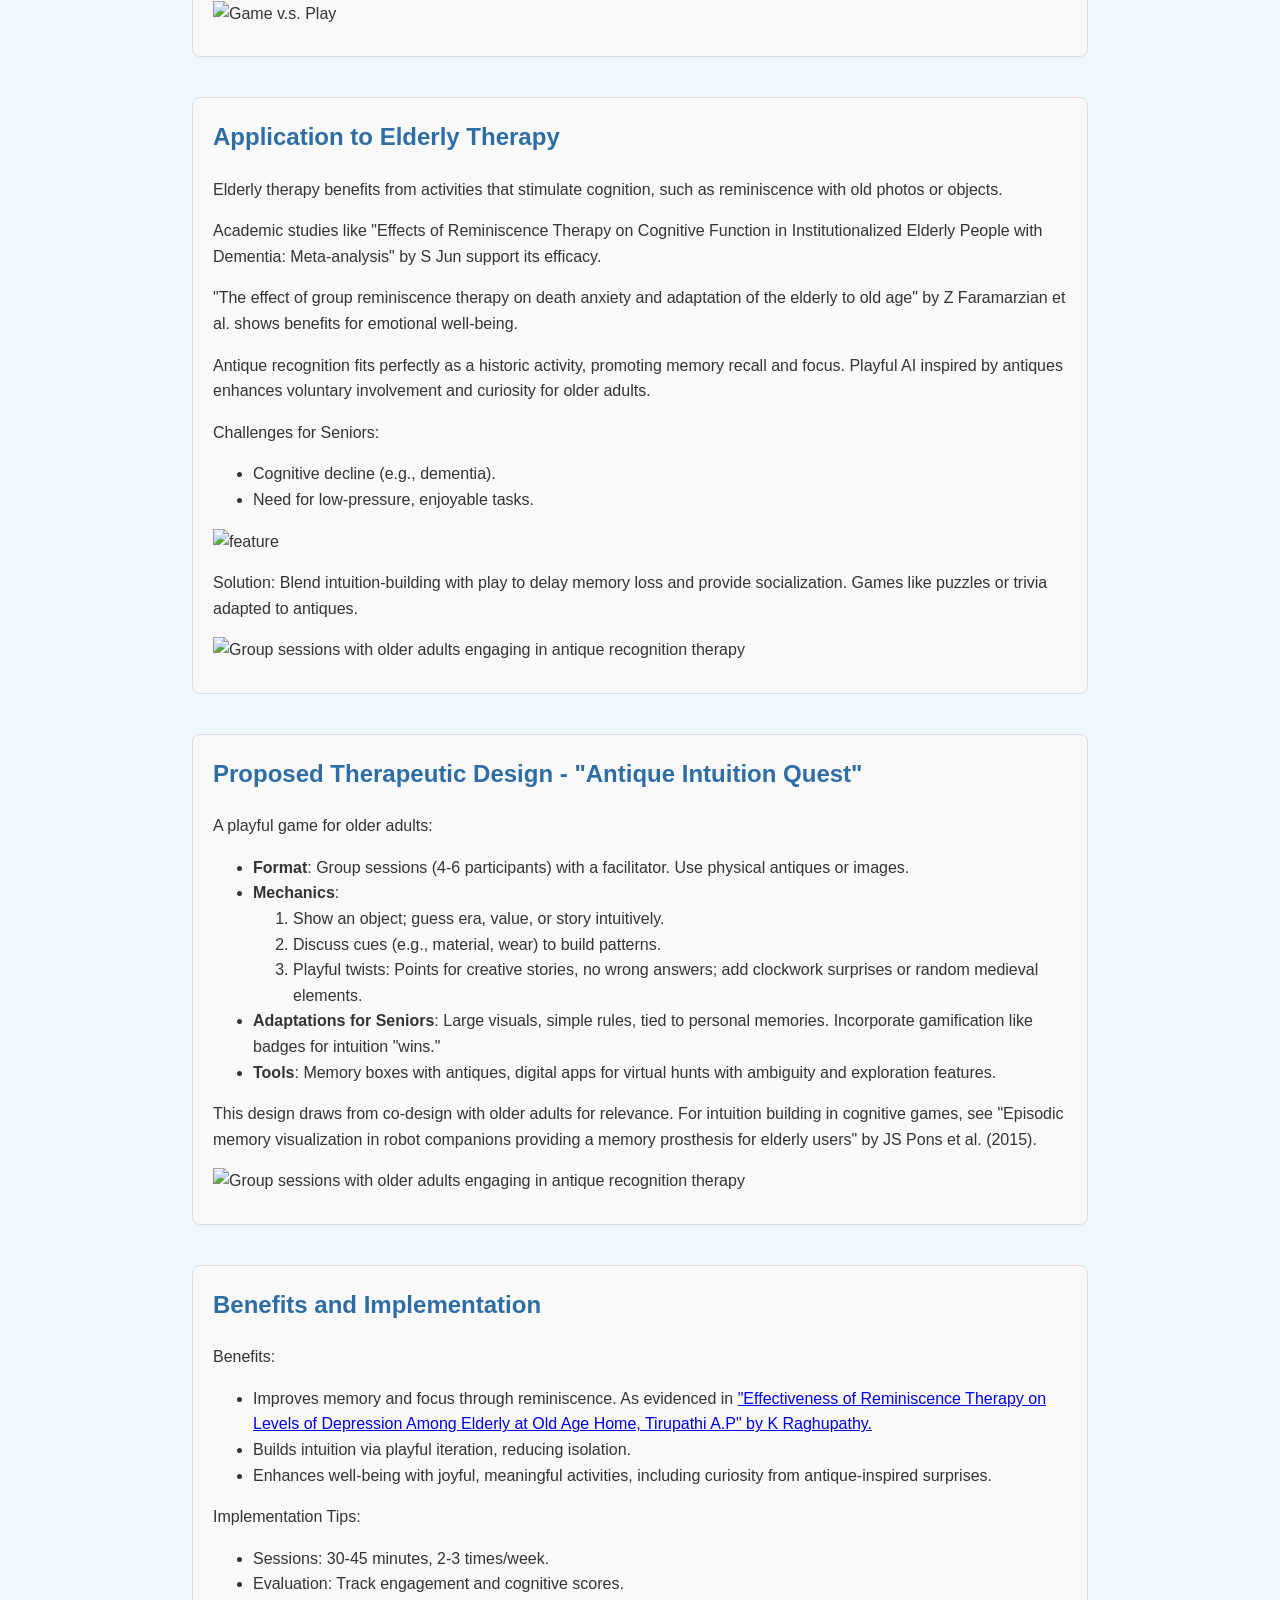
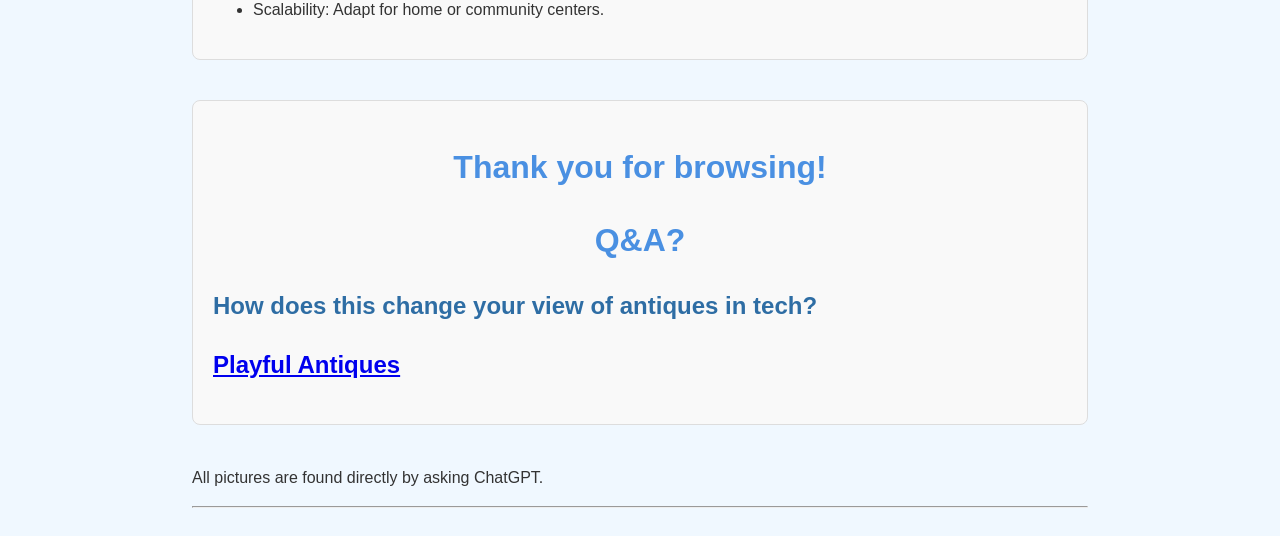
==== commit 4907510b: "Update index.html" ====
--- a/index.html
+++ b/index.html
@@ -95,7 +95,7 @@
 <div class="slide">
   <h2>Introduction to the Topic</h2>
   <p>What if older adults could develop an intuitive sense for recognizing antiques without prior expertise? This presentation explores how insights from cognitive science, history, and playful design can inform a therapeutic activity to enhance cognition, memory, and engagement in elderly therapy.</p>
-  <p>Key Concept: Intuition is the ability to judge properties based on unconsciously activated memory, even without direct experience. It emerges from implicit learning and can be cultivated through targeted activities. For elderly therapy, this translates to reminiscence-based games that stimulate the brain while evoking joy and social interaction, as seen in playful AI designs inspired by antique automata.</p>
+  <p>Key Concept: Intuition is the ability to judge properties based on unconsciously activated memory, even without direct experience. It emerges from implicit learning and can be cultivated through targeted activities.</p>
 </div>
 
 <div class="slide">
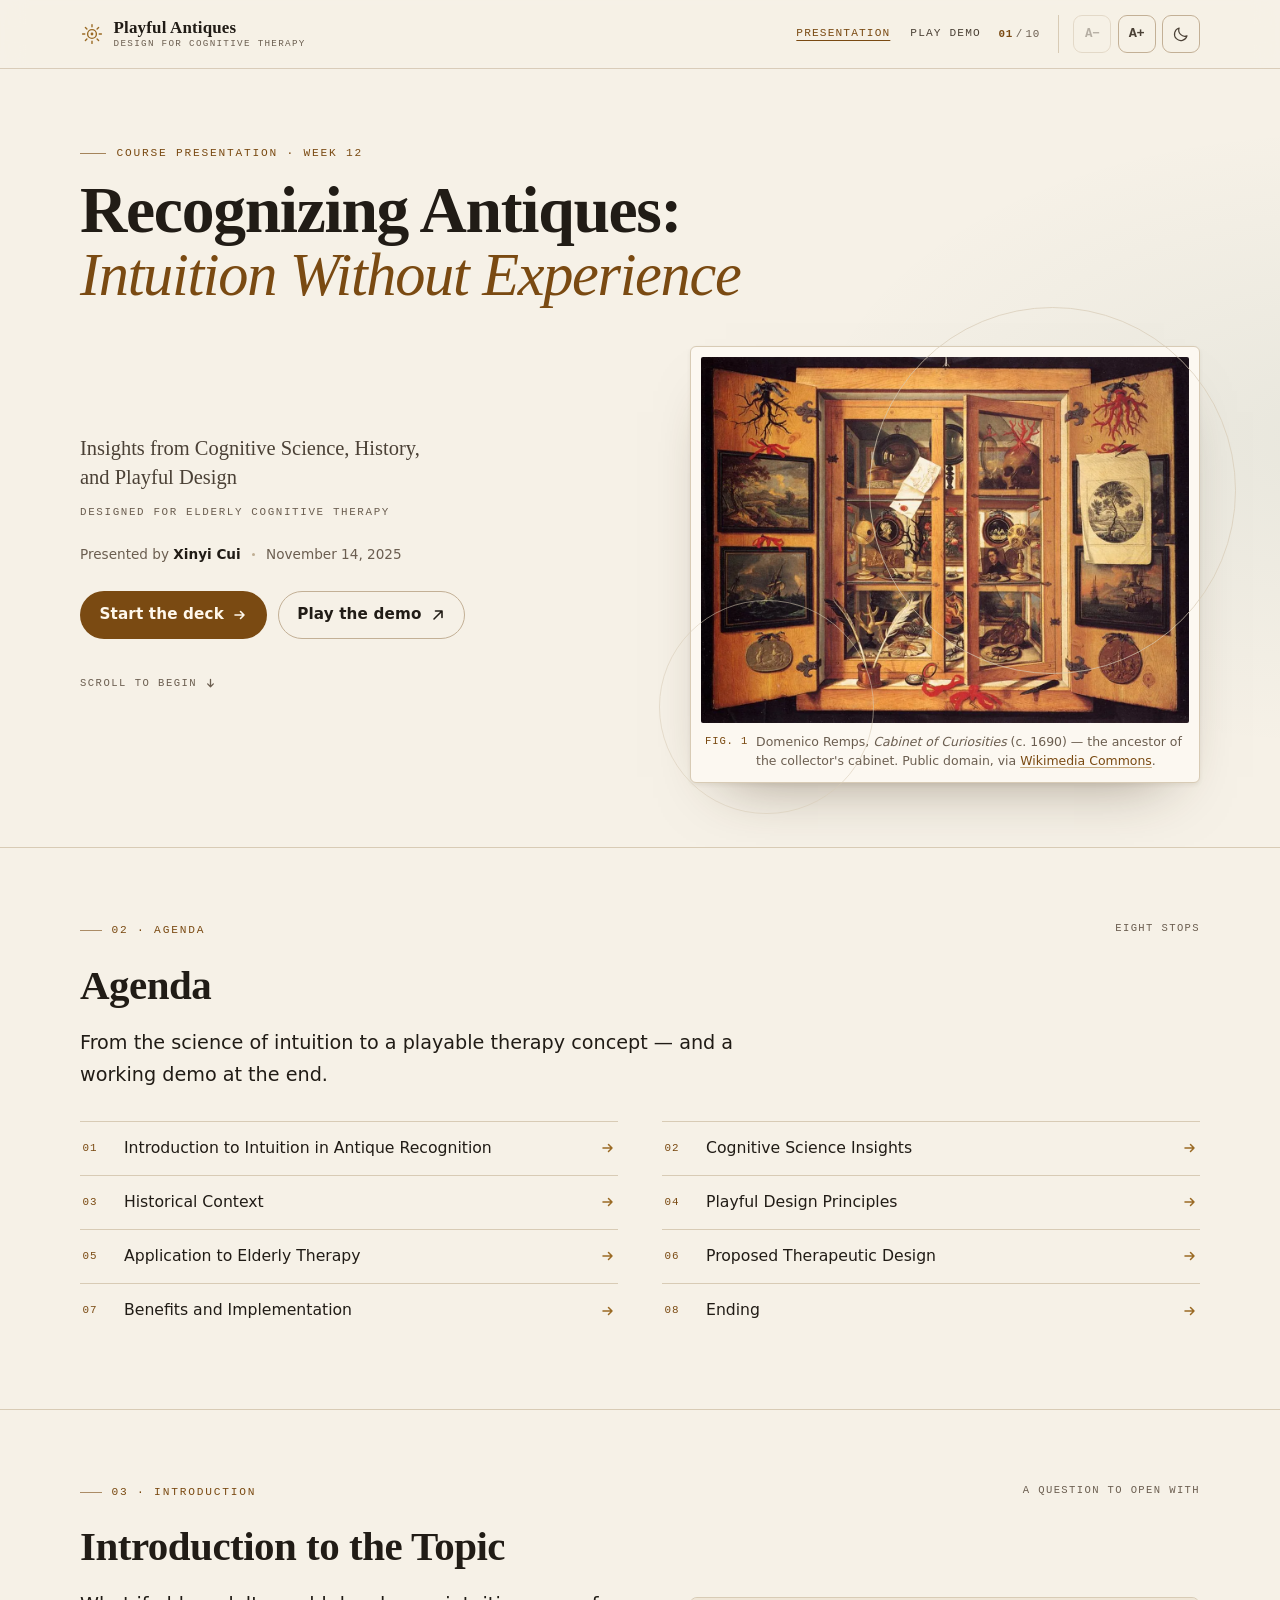
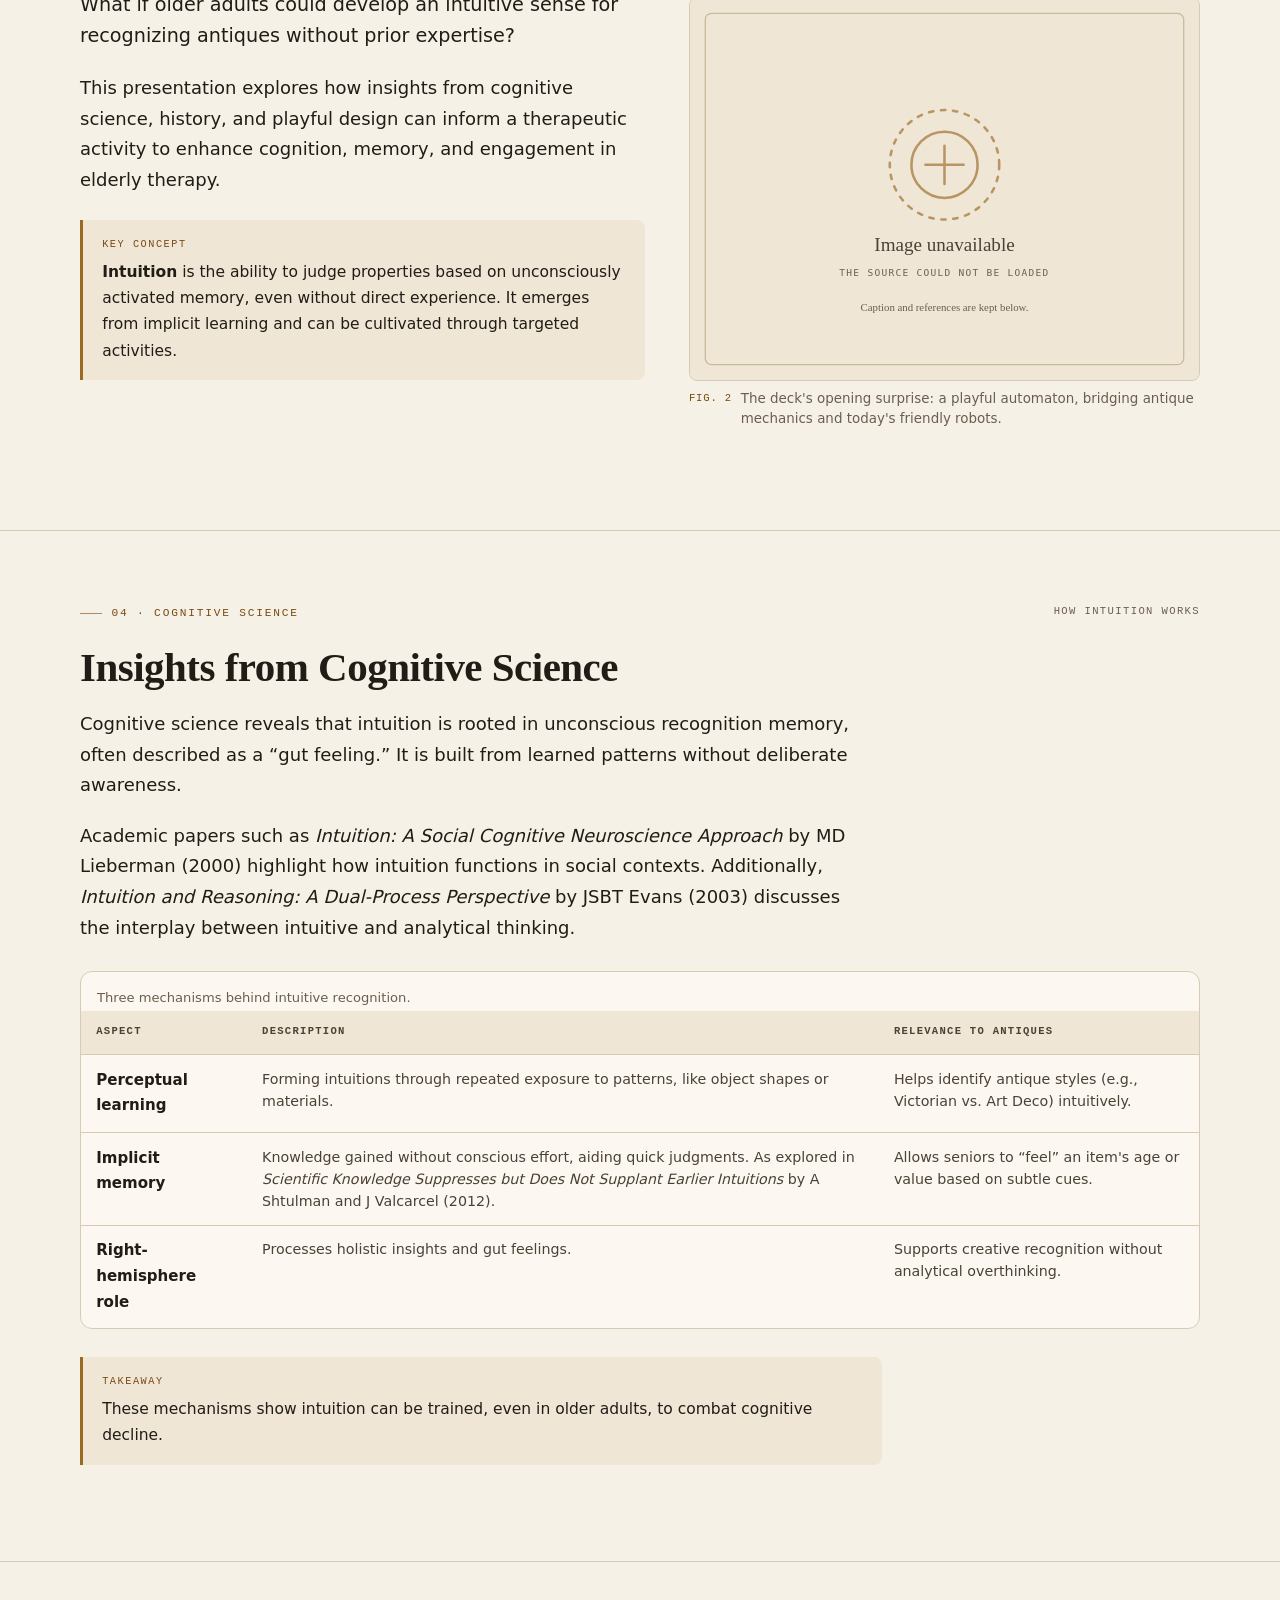
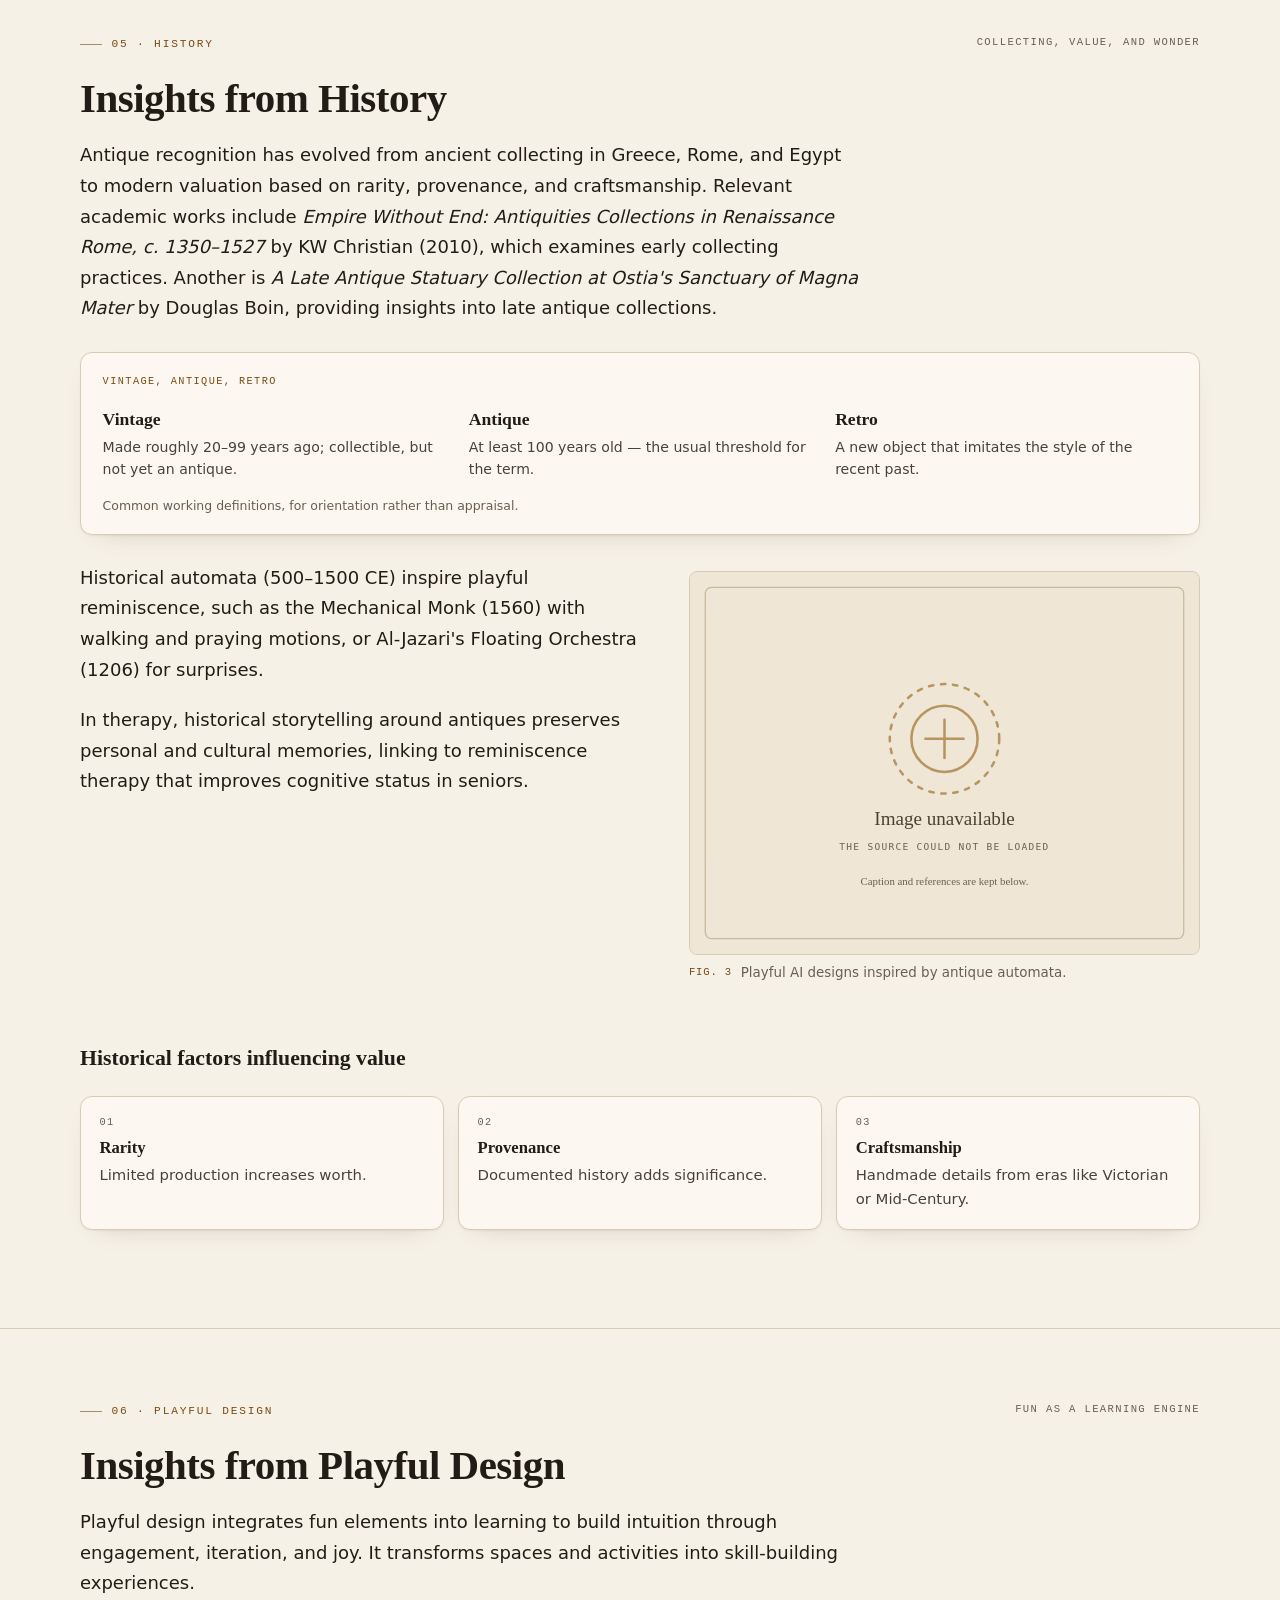
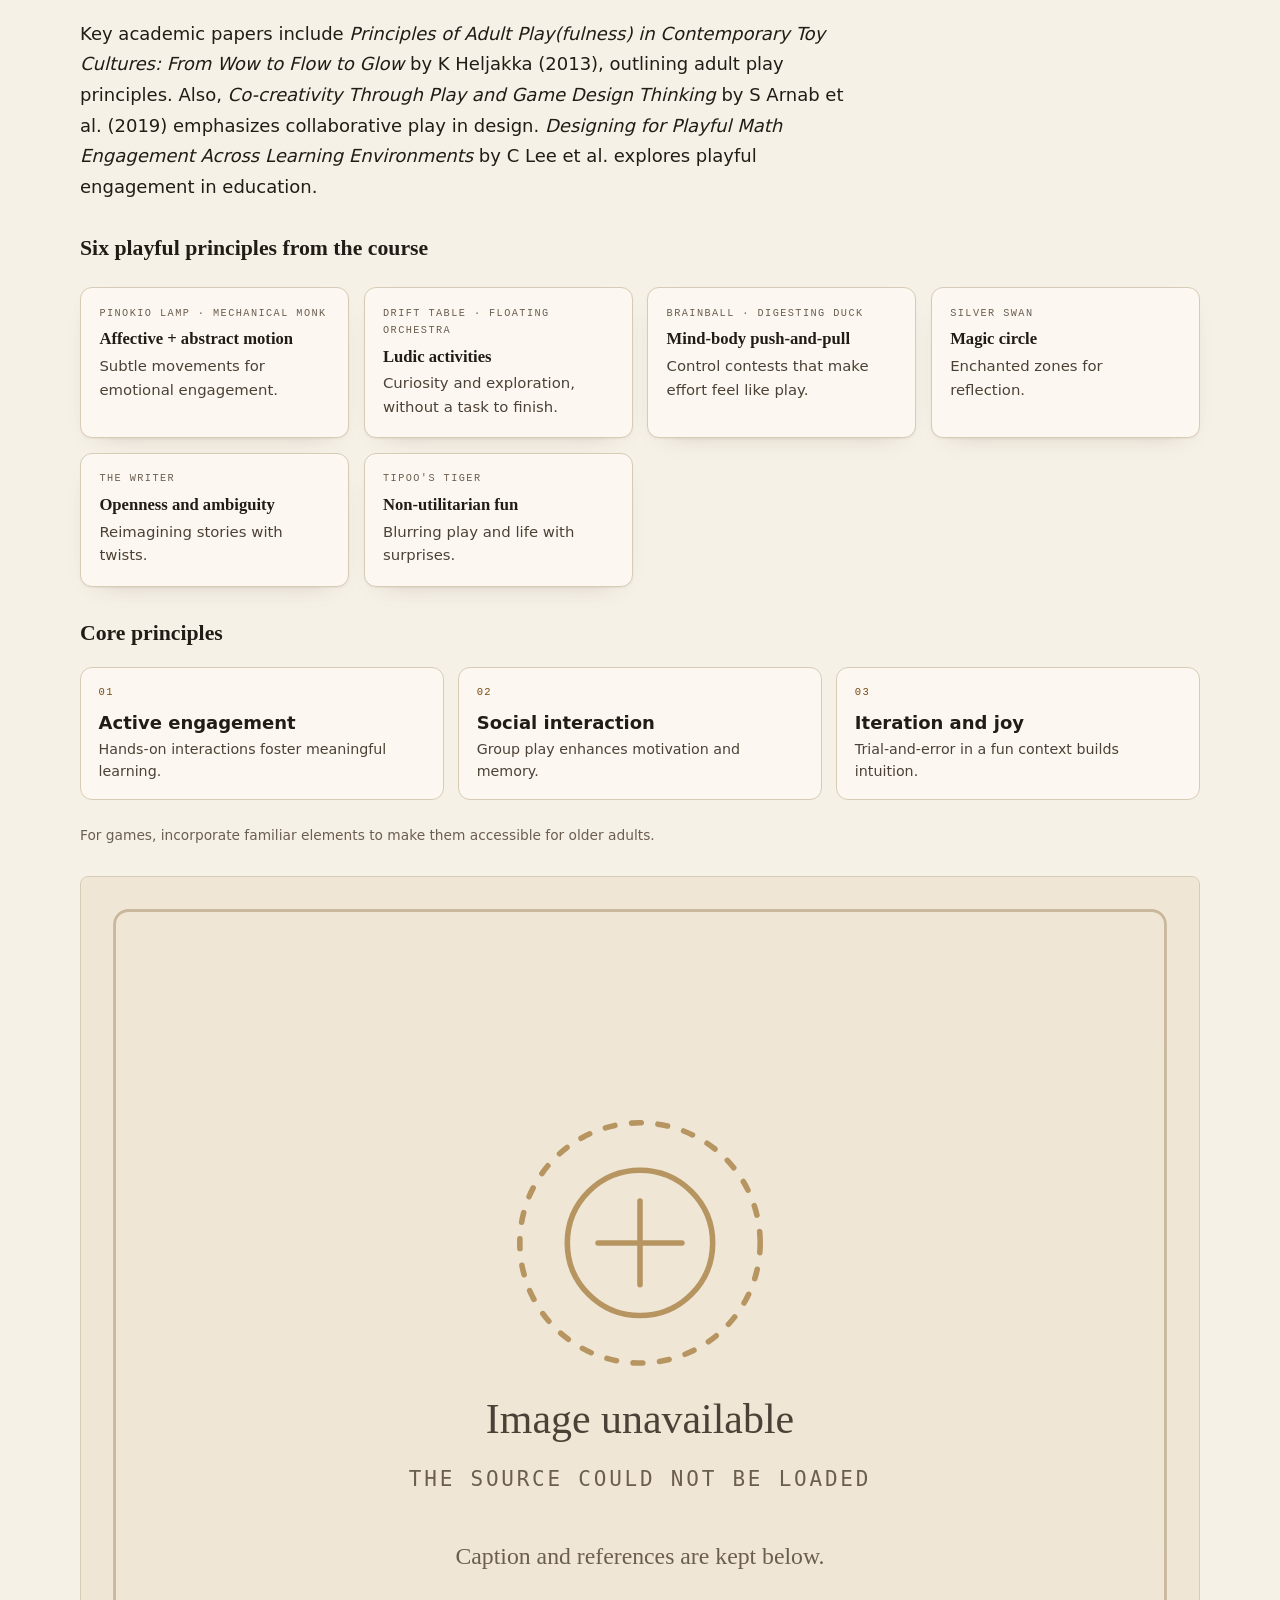
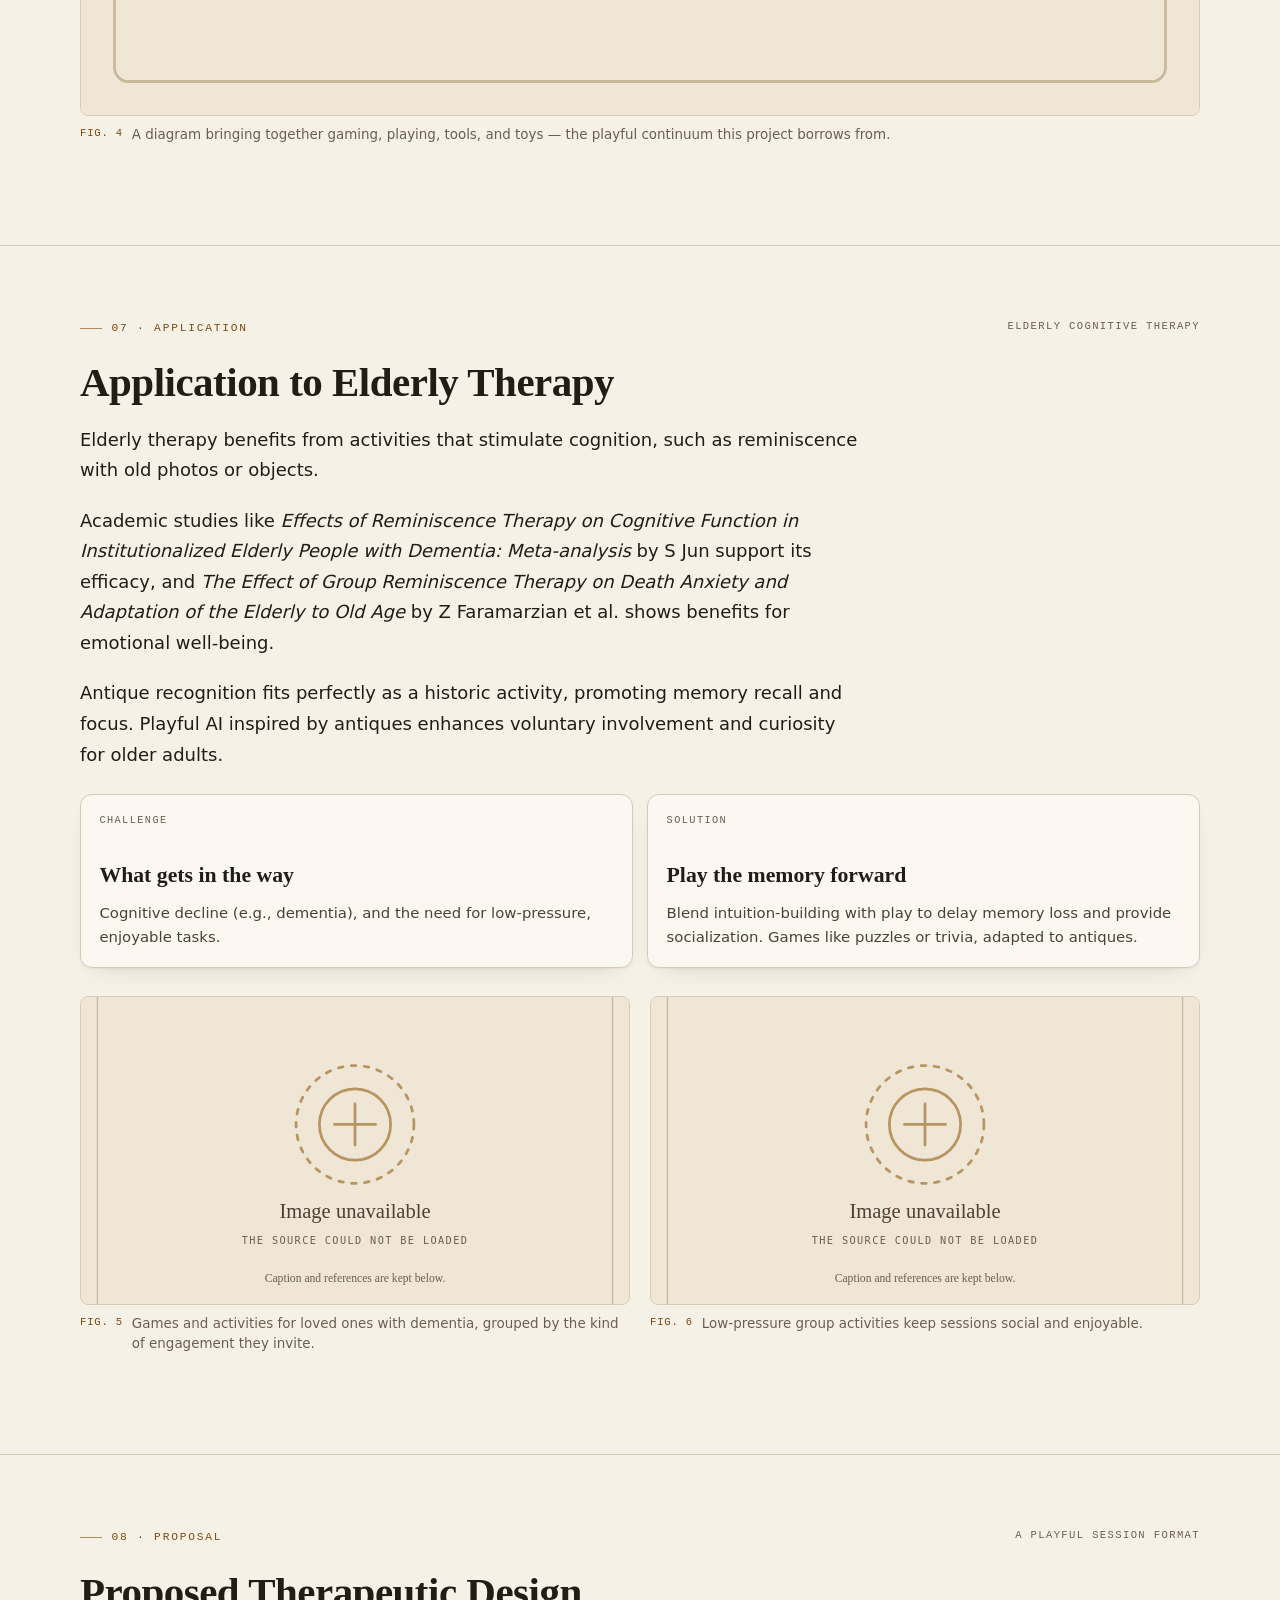
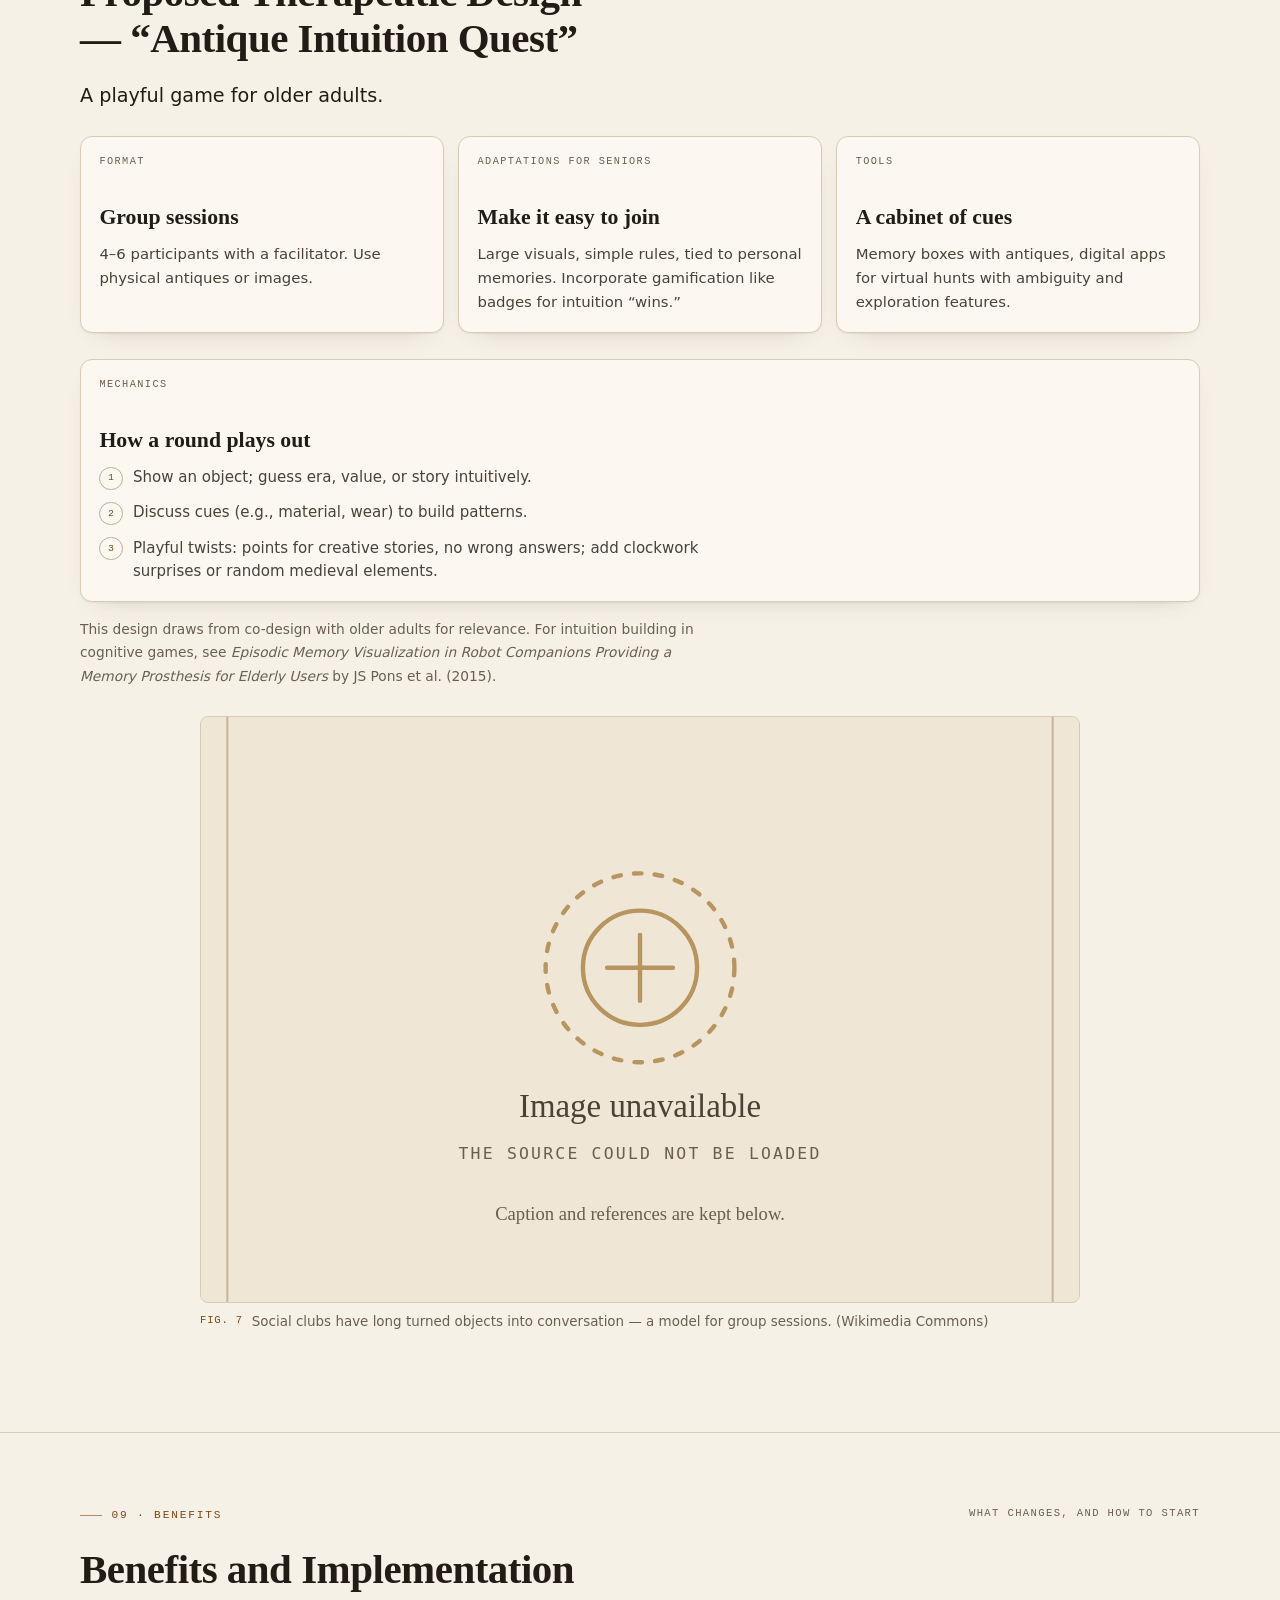
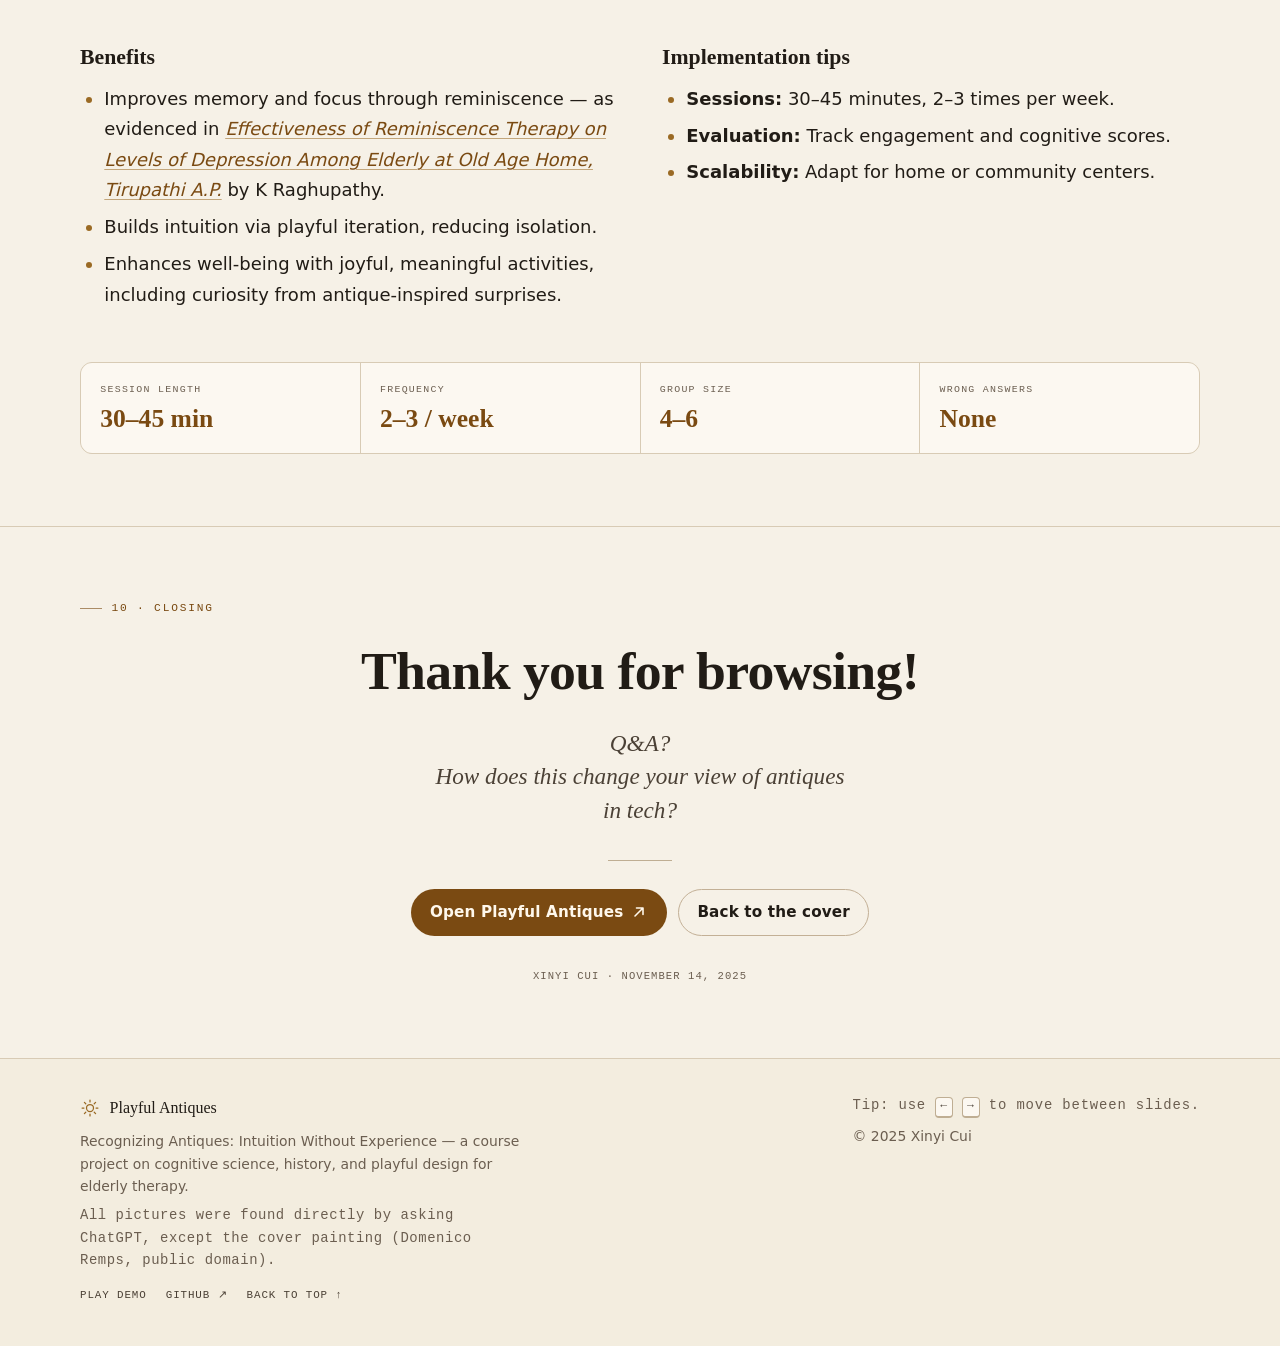
==== commit f83a10ab: "Refresh site: accessible responsive deck and interactive demo Rebuild both pages on a shared, depend" ====
--- a/index.html
+++ b/index.html
@@ -3,231 +3,653 @@
 <head>
   <meta charset="UTF-8">
   <meta name="viewport" content="width=device-width, initial-scale=1.0">
-  <title>Recognizing Antiques: Intuition Without Experience</title>
-  <style>
-      body {
-          font-family: 'Arial', sans-serif;
-          background-color: #f0f8ff;
-          color: #333;
-          max-width: 70%;
-          margin: 0 auto;
-          padding: 20px;
-          line-height: 1.6;
-        }
-     @media (max-width: 768px) {
-            body {
-                padding: 10px;
-            }
-            .image-gallery img {
-                max-width: 100%;
-            }
-        }
-      h1 {
-        text-align: center;
-        color: #4a90e2;
-        }
-    h2 {
-        color: #2e6da4;
-        position: relative;
-        animation: slideInLeft 1s ease-out;
-        }
-    table {
-      border-collapse: collapse;
-      width: 100%;
-      margin-top: 20px;
-    }
-    th, td {
-      border: 1px solid #ccc;
-      padding: 8px;
-      text-align: left;
-    }
-    th {
-      background-color: #f2f2f2;
-    }
-    .slide {
-      margin-bottom: 40px;
-      padding: 20px;
-      border: 1px solid #ddd;
-      border-radius: 8px;
-      background-color: #f9f9f9;
-    }
-    .slide h2 {
-      margin-top: 0;
-    }
-    .slide img {
-      max-width: 100%;
-      height: auto;
-      display: block;
-      margin: 10px auto;
-    }
-  </style>
+  <title>Recognizing Antiques: Intuition Without Experience — Playful Antiques</title>
+  <meta name="description" content="A course presentation on recognizing antiques through intuition: insights from cognitive science, history, and playful design, applied to elderly cognitive therapy.">
+  <meta name="author" content="Xinyi Cui">
+  <meta name="theme-color" content="#f6f1e7">
+  <meta name="color-scheme" content="light dark">
+  <link rel="canonical" href="https://cxy2696.github.io/playfulness-design/">
+  <link rel="icon" href="assets/img/favicon.svg" type="image/svg+xml">
+
+  <meta property="og:type" content="website">
+  <meta property="og:title" content="Recognizing Antiques: Intuition Without Experience">
+  <meta property="og:description" content="Insights from cognitive science, history, and playful design — applied to elderly cognitive therapy.">
+  <meta property="og:url" content="https://cxy2696.github.io/playfulness-design/">
+  <meta property="og:image" content="https://cxy2696.github.io/playfulness-design/assets/img/cabinet-of-curiosities.jpg">
+  <meta name="twitter:card" content="summary_large_image">
+
+  <script>
+    (function () {
+      var root = document.documentElement;
+      var theme = null;
+      var size = null;
+      try {
+        theme = localStorage.getItem("pa-theme");
+        size = localStorage.getItem("pa-size");
+      } catch (error) {}
+      if (theme !== "light" && theme !== "dark") {
+        theme = window.matchMedia("(prefers-color-scheme: dark)").matches ? "dark" : "light";
+      }
+      root.setAttribute("data-theme", theme);
+      if (size) {
+        root.style.fontSize = size + "%";
+      }
+    })();
+  </script>
+
+  <link rel="stylesheet" href="assets/css/site.css">
+  <link rel="stylesheet" href="assets/css/deck.css">
+  <script src="assets/js/app.js" defer></script>
+  <script src="assets/js/deck.js" defer></script>
 </head>
 <body>
-<!-- Big Surprise Picture -->
-<div class="slide" id="slide1">
-    <img src="https://thumbs.dreamstime.com/b/retro-robot-strolling-ai-automation-concept-vector-design-generative-delightful-illustration-style-motion-depicted-399186539.jpg" alt="Huge Surprise Antique Automaton Illustration">
-</div>
-
-<div class="slide">
-  <h1>Recognizing Antiques: Intuition Without Experience</h1>
-  <p><strong>Recognizing Antiques: Intuition Without Experience</strong><br>
-  Insights from Cognitive Science, History, and Playful Design<br>
-  <em>Designed for Elderly Cognitive Therapy</em><br>
-  <p>Presented by Xinyi Cui<br>
-  November 14, 2025</p>
-  <img src="https://images.squarespace-cdn.com/content/v1/6132aba6eb70401d540d1b97/5790ffea-b6ed-4788-9ce1-0efe903de7a8/old-jewelry-in-box.jpg" alt="Antique trinket boxes showcasing historical craftsmanship">
-</div>
-
-<div class="slide">
-  <h2>Agenda</h2>
-  <ul>
-    <li>Introduction to Intuition in Antique Recognition</li>
-    <li>Cognitive Science Insights</li>
-    <li>Historical Context</li>
-    <li>Playful Design Principles</li>
-    <li>Application to Elderly Therapy</li>
-    <li>Proposed Therapeutic Design</li>
-    <li>Benefits and Implementation</li>
-    <li>Ending</li>
-  </ul>
-</div>
-
-<div class="slide">
-  <h2>Introduction to the Topic</h2>
-  <p>What if older adults could develop an intuitive sense for recognizing antiques without prior expertise? This presentation explores how insights from cognitive science, history, and playful design can inform a therapeutic activity to enhance cognition, memory, and engagement in elderly therapy.</p>
-  <p>Key Concept: Intuition is the ability to judge properties based on unconsciously activated memory, even without direct experience. It emerges from implicit learning and can be cultivated through targeted activities.</p>
-</div>
-
-<div class="slide">
-  <h2>Insights from Cognitive Science</h2>
-  <p>Cognitive science reveals that intuition is rooted in unconscious recognition memory, often described as a "gut feeling." It's built from learned patterns without deliberate awareness. Academic papers such as "Intuition: a social cognitive neuroscience approach" by MD Lieberman (2000) highlight how intuition functions in social contexts. Additionally, "Intuition and reasoning: A dual-process perspective" by JSBT Evans (2003) discusses the interplay between intuitive and analytical thinking.</p>
-  <table>
-    <thead>
-      <tr>
-        <th>Aspect</th>
-        <th>Description</th>
-        <th>Relevance to Antiques</th>
-      </tr>
-    </thead>
-    <tbody>
-      <tr>
-        <td>Perceptual Learning</td>
-        <td>Forming intuitions through repeated exposure to patterns, like object shapes or materials.</td>
-        <td>Helps identify antique styles (e.g., Victorian vs. Art Deco) intuitively.</td>
-      </tr>
-      <tr>
-        <td>Implicit Memory</td>
-        <td>Knowledge gained without conscious effort, aiding quick judgments. As explored in "Scientific knowledge suppresses but does not supplant earlier intuitions" by A Shtulman and J Valcarcel (2012).</td>
-        <td>Allows seniors to "feel" an item's age or value based on subtle cues.</td>
-      </tr>
-      <tr>
-        <td>Right Hemisphere Role</td>
-        <td>Processes holistic insights and gut feelings.</td>
-        <td>Supports creative recognition without analytical overthinking.</td>
-      </tr>
-    </tbody>
-  </table>
-  <p>These mechanisms show intuition can be trained, even in older adults, to combat cognitive decline.</p>
-</div>
-
-<div class="slide">
-  <h2>Insights from History</h2>
-  <p>Antique recognition has evolved from ancient collecting in Greece, Rome, and Egypt to modern valuation based on rarity, provenance, and craftsmanship. Relevant academic works include "Empire without end: antiquities collections in Renaissance Rome, c. 1350-1527" by KW Christian (2010), which examines early collecting practices. Another is "A late antique statuary collection at Ostia's sanctuary of Magna Mater" by Douglas Boin, providing insights into late antique collections.</p>
-  <p>Historical automata (500-1500 CE) inspire playful reminiscence, such as the Mechanical Monk (1560) with walking and praying motions, or Al-Jazari's Floating Orchestra (1206) for surprises.</p>
-  <img src="https://www.thespruce.com/thmb/TkUbLC3iNF8gAYUqGlj1fKV4Xak=/1500x0/filters:no_upscale():max_bytes(150000):strip_icc()/vintage-vs-antique-vs-retro-6541571_V2-091a2a3fdebe48ccbf2559b41cb7c2ce.png" alt="Vintage vs. Antique vs. Retro: What's the Difference?">
-  <p>Historical Factors Influencing Value:</p>
-  <ul>
-    <li><strong>Rarity</strong>: Limited production increases worth.</li>
-    <li><strong>Provenance</strong>: Documented history adds significance.</li>
-    <li><strong>Craftsmanship</strong>: Handmade details from eras like Victorian or Mid-Century.</li>
-  </ul>
-  <p>In therapy, historical storytelling around antiques preserves personal and cultural memories, linking to reminiscence therapy that improves cognitive status in seniors.</p>
-  <img src="https://thumbs.dreamstime.com/b/steampunk-robot-design-mechanical-figure-victorian-tech-fantasy-automaton-stock-photo-generative-ai-intricate-showcasing-373343385.jpg" alt="Playful AI designs inspired by antique automata">
-</div>
-
-<div class="slide">
-  <h2>Insights from Playful Design</h2>
-  <p>Playful design integrates fun elements into learning to build intuition through engagement, iteration, and joy. It transforms spaces and activities into skill-building experiences</p>
-  <p>Key academic papers include "Principles of adult play(fulness) in contemporary toy cultures: From wow to flow to glow" by K Heljakka (2013), outlining adult play principles.</p>
-  <p>Also, "Co-creativity through play and game design thinking" by S Arnab et al. (2019) emphasizes collaborative play in design.</p> 
-  <p>"Designing for Playful Math Engagement Across Learning Environments" by C Lee et al. explores playful engagement in education.</p>
-  <ul>
-    <li><strong>Affective + Abstract Motion</strong>: Subtle movements for emotional engagement (e.g., Pinokio Lamp, Mechanical Monk).</li>
-    <li><strong>Ludic Activities</strong>: Curiosity and exploration (e.g., Drift Table, Floating Orchestra).</li>
-    <li><strong>Mind-Body Push-and-Pull</strong>: Control contests for fun (e.g., Brainball, Digesting Duck).</li>
-    <li><strong>Magic Circle</strong>: Enchanted zones for reflection (e.g., Silver Swan).</li>
-    <li><strong>Openness and Ambiguity</strong>: Reimagining stories with twists (e.g., The Writer).</li>
-    <li><strong>Non-Utilitarian Fun</strong>: Blurring play and life with surprises (e.g., Tipoo's Tiger).</li>
-  </ul>
-  <p>Core Principles:</p>
-  <ol>
-    <li><strong>Active Engagement</strong>: Hands-on interactions foster meaningful learning.</li>
-    <li><strong>Social Interaction</strong>: Group play enhances motivation and memory.</li>
-    <li><strong>Iteration and Joy</strong>: Trial-and-error in a fun context builds intuition.</li>
-  </ol>
-  <p>For games, incorporate familiar elements to make them accessible for older adults.</p>
-  <img src="https://image.slidesharecdn.com/mindtrek2011gamificationdelivered-120422182127-phpapp02/75/From-Game-Design-Elements-to-Gamefulness-Defining-Gamification-25-2048.jpg" alt="Game v.s. Play">
-</div>
-
-<div class="slide">
-  <h2>Application to Elderly Therapy</h2>
-  <p>Elderly therapy benefits from activities that stimulate cognition, such as reminiscence with old photos or objects.</p>
-  <p>Academic studies like "Effects of Reminiscence Therapy on Cognitive Function in Institutionalized Elderly People with Dementia: Meta-analysis" by S Jun support its efficacy.</p>
-  <p>"The effect of group reminiscence therapy on death anxiety and adaptation of the elderly to old age" by Z Faramarzian et al. shows benefits for emotional well-being.</p>
-  <p>Antique recognition fits perfectly as a historic activity, promoting memory recall and focus. Playful AI inspired by antiques enhances voluntary involvement and curiosity for older adults.</p>
-  <p>Challenges for Seniors:</p>
-  <ul>
-    <li>Cognitive decline (e.g., dementia).</li>
-    <li>Need for low-pressure, enjoyable tasks.</li>
-  </ul>
-  <img src="https://www.homage.sg/wp-content/uploads/2020/11/wordpress-feature-image-24.png?v=1627453922" alt="feature">
-  <p>Solution: Blend intuition-building with play to delay memory loss and provide socialization. Games like puzzles or trivia adapted to antiques.</p>
-  <img src="https://seniorservicesofamerica.com/wp-content/uploads/2023/10/12-engaging-activities-for-elderly-with-dementia.webp" alt="Group sessions with older adults engaging in antique recognition therapy">
-</div>
-
-<div class="slide">
-  <h2>Proposed Therapeutic Design - "Antique Intuition Quest"</h2>
-  <p>A playful game for older adults:</p>
-  <ul>
-    <li><strong>Format</strong>: Group sessions (4-6 participants) with a facilitator. Use physical antiques or images.</li>
-    <li><strong>Mechanics</strong>:</li>
-    <ol>
-      <li>Show an object; guess era, value, or story intuitively.</li>
-      <li>Discuss cues (e.g., material, wear) to build patterns.</li>
-      <li>Playful twists: Points for creative stories, no wrong answers; add clockwork surprises or random medieval elements.</li>
-    </ol>
-    <li><strong>Adaptations for Seniors</strong>: Large visuals, simple rules, tied to personal memories. Incorporate gamification like badges for intuition "wins."</li>
-    <li><strong>Tools</strong>: Memory boxes with antiques, digital apps for virtual hunts with ambiguity and exploration features.</li>
-  </ul>
-  <p>This design draws from co-design with older adults for relevance. For intuition building in cognitive games, see "Episodic memory visualization in robot companions providing a memory prosthesis for elderly users" by JS Pons et al. (2015).</p>
-  <img src="https://upload.wikimedia.org/wikipedia/commons/2/29/Opdracht_HP_UVV-bejaardensocieteit_in_gebouw_Reigersburg_Amsterdam-Oost_bejaar%2C_Bestanddeelnr_923-7802.jpg" alt="Group sessions with older adults engaging in antique recognition therapy">
-</div>
-
-<div class="slide">
-  <h2>Benefits and Implementation</h2>
-  <p>Benefits:</p>
-  <ul>
-    <li>Improves memory and focus through reminiscence. As evidenced in <a href=" https://ijip.in/wp-content/uploads/2023/03/18.01.173.20231101.pdf ">"Effectiveness of Reminiscence Therapy on Levels of Depression Among Elderly at Old Age Home, Tirupathi A.P" by K Raghupathy.</a></li>
-    <li>Builds intuition via playful iteration, reducing isolation.</li>
-    <li>Enhances well-being with joyful, meaningful activities, including curiosity from antique-inspired surprises.</li>
-  </ul>
-  <p>Implementation Tips:</p>
-  <ul>
-    <li>Sessions: 30-45 minutes, 2-3 times/week.</li>
-    <li>Evaluation: Track engagement and cognitive scores.</li>
-    <li>Scalability: Adapt for home or community centers.</li>
-  </ul>
-</div>
-
-<div class="slide">
-  <h1>Thank you for browsing!</h1>
-  <h1>Q&A?</h1>
-  <h2>How does this change your view of antiques in tech?</h2>
-  <h2><a href="https://cxy2696.github.io/playfulness-design/play.html">Playful Antiques</a></h2>
-</div>
-
-<p>All pictures are found directly by asking ChatGPT.</p>
-<hr>
-
+  <a class="skip-link" href="#main">Skip to content</a>
+
+  <header class="site-header">
+    <div class="wrap site-header__inner">
+      <a class="brand" href="index.html">
+        <svg class="brand__mark" viewBox="0 0 24 24" aria-hidden="true" fill="none" stroke="currentColor" stroke-width="1.4" stroke-linecap="round">
+          <circle cx="12" cy="12" r="4.4"/>
+          <path d="M12 2.6v2.2M12 19.2v2.2M2.6 12h2.2M19.2 12h2.2M5.4 5.4l1.5 1.5M17.1 17.1l1.5 1.5M18.6 5.4l-1.5 1.5M6.9 17.1l-1.5 1.5"/>
+          <circle cx="12" cy="12" r="1.4" fill="currentColor" stroke="none"/>
+        </svg>
+        <span class="brand__text">
+          <span class="brand__name">Playful Antiques</span>
+          <span class="brand__sub">Design for cognitive therapy</span>
+        </span>
+      </a>
+
+      <nav class="site-nav" aria-label="Main">
+        <a href="index.html" aria-current="page">Presentation</a>
+        <a href="play.html">Play demo</a>
+      </nav>
+
+      <span class="deck-count" aria-hidden="true"><strong data-slide-current>01</strong> / <span data-slide-total>10</span></span>
+
+      <div class="controls" role="group" aria-label="Display settings">
+        <button class="ctl ctl--size" type="button" data-size="down" aria-label="A− Decrease text size">A−</button>
+        <button class="ctl ctl--size" type="button" data-size="up" aria-label="A+ Increase text size">A+</button>
+        <button class="ctl" type="button" data-theme-toggle aria-pressed="false" aria-label="Switch to dark theme" title="Switch to dark theme">
+          <svg class="theme-icon theme-icon--moon" viewBox="0 0 24 24" aria-hidden="true" fill="none" stroke="currentColor" stroke-width="1.6" stroke-linecap="round" stroke-linejoin="round">
+            <path d="M20 14.5A8.2 8.2 0 0 1 9.5 4a8.5 8.5 0 1 0 10.5 10.5Z"/>
+          </svg>
+          <svg class="theme-icon theme-icon--sun" viewBox="0 0 24 24" aria-hidden="true" fill="none" stroke="currentColor" stroke-width="1.6" stroke-linecap="round">
+            <circle cx="12" cy="12" r="4.2"/>
+            <path d="M12 2.8v2M12 19.2v2M2.8 12h2M19.2 12h2M5.5 5.5l1.4 1.4M17.1 17.1l1.4 1.4M18.5 5.5l-1.4 1.4M6.9 17.1l-1.4 1.4"/>
+          </svg>
+        </button>
+      </div>
+
+      <p class="sr-only" role="status" aria-live="polite" data-size-status></p>
+    </div>
+  </header>
+
+  <main id="main">
+    <progress class="progress" max="100" value="0" aria-label="Reading progress">0%</progress>
+
+    <!-- 01 · Cover ------------------------------------------------------- -->
+    <section class="hero" id="cover" data-slide aria-labelledby="cover-title">
+      <div class="wrap">
+        <div class="hero__top">
+          <p class="eyebrow">Course presentation · Week 12</p>
+          <h1 id="cover-title">Recognizing Antiques: <span class="hero__title-em">Intuition Without Experience</span></h1>
+        </div>
+
+        <div class="hero__grid">
+          <div class="hero__copy">
+            <p class="hero__sub">Insights from Cognitive Science, History, and Playful Design</p>
+            <p class="hero__for">Designed for elderly cognitive therapy</p>
+            <p class="hero__byline">
+              <span>Presented by <strong>Xinyi Cui</strong></span>
+              <span class="dot" aria-hidden="true"></span>
+              <span>November 14, 2025</span>
+            </p>
+            <div class="hero__actions">
+              <a class="btn" href="#intuition">
+                Start the deck
+                <svg viewBox="0 0 16 16" aria-hidden="true" fill="none" stroke="currentColor" stroke-width="1.6" stroke-linecap="round" stroke-linejoin="round"><path d="M3 8h9M8.5 4.5 12 8l-3.5 3.5"/></svg>
+              </a>
+              <a class="btn btn--ghost" href="play.html">
+                Play the demo
+                <svg viewBox="0 0 16 16" aria-hidden="true" fill="none" stroke="currentColor" stroke-width="1.6" stroke-linecap="round" stroke-linejoin="round"><path d="M4 12 12 4M5.5 4H12v6.5"/></svg>
+              </a>
+            </div>
+            <a class="hero__cue" href="#agenda">
+              Scroll to begin
+              <svg viewBox="0 0 16 16" aria-hidden="true" fill="none" stroke="currentColor" stroke-width="1.6" stroke-linecap="round" stroke-linejoin="round"><path d="M8 3v9M4.5 8.5 8 12l3.5-3.5"/></svg>
+            </a>
+          </div>
+
+          <div class="hero__visual">
+            <figure class="plate">
+              <picture>
+                <source srcset="assets/img/cabinet-of-curiosities.webp" type="image/webp">
+                <img src="assets/img/cabinet-of-curiosities.jpg"
+                     alt="A painted cabinet of curiosities filled with shells, coins, jewellery, and scientific instruments."
+                     width="1200" height="884" fetchpriority="high" decoding="async">
+              </picture>
+              <figcaption>
+                <span class="fig-no">Fig. 1</span>
+                <span>Domenico Remps, <cite>Cabinet of Curiosities</cite> (c.&nbsp;1690) &mdash; the ancestor of the collector's cabinet. Public domain, via <a href="https://commons.wikimedia.org/wiki/File:Cabinet_of_Curiosities_1690s_Domenico_Remps.jpg" rel="noopener">Wikimedia Commons</a>.</span>
+              </figcaption>
+            </figure>
+          </div>
+        </div>
+      </div>
+    </section>
+
+    <!-- 02 · Agenda ------------------------------------------------------ -->
+    <section class="slide" id="agenda" data-slide aria-labelledby="agenda-title">
+      <div class="wrap">
+        <div class="slide__head">
+          <span class="slide__num">02 · Agenda</span>
+          <span class="slide__kicker">Eight stops</span>
+        </div>
+        <h2 id="agenda-title">Agenda</h2>
+        <p class="lede">From the science of intuition to a playable therapy concept — and a working demo at the end.</p>
+
+        <ol class="agenda">
+          <li>
+            <a href="#intuition">
+              <span class="agenda__no">01</span>
+              <span class="agenda__label">Introduction to Intuition in Antique Recognition</span>
+              <svg class="agenda__arrow" viewBox="0 0 16 16" aria-hidden="true" fill="none" stroke="currentColor" stroke-width="1.5" stroke-linecap="round" stroke-linejoin="round"><path d="M3 8h9M8.5 4.5 12 8l-3.5 3.5"/></svg>
+            </a>
+          </li>
+          <li>
+            <a href="#cognitive">
+              <span class="agenda__no">02</span>
+              <span class="agenda__label">Cognitive Science Insights</span>
+              <svg class="agenda__arrow" viewBox="0 0 16 16" aria-hidden="true" fill="none" stroke="currentColor" stroke-width="1.5" stroke-linecap="round" stroke-linejoin="round"><path d="M3 8h9M8.5 4.5 12 8l-3.5 3.5"/></svg>
+            </a>
+          </li>
+          <li>
+            <a href="#history">
+              <span class="agenda__no">03</span>
+              <span class="agenda__label">Historical Context</span>
+              <svg class="agenda__arrow" viewBox="0 0 16 16" aria-hidden="true" fill="none" stroke="currentColor" stroke-width="1.5" stroke-linecap="round" stroke-linejoin="round"><path d="M3 8h9M8.5 4.5 12 8l-3.5 3.5"/></svg>
+            </a>
+          </li>
+          <li>
+            <a href="#playful">
+              <span class="agenda__no">04</span>
+              <span class="agenda__label">Playful Design Principles</span>
+              <svg class="agenda__arrow" viewBox="0 0 16 16" aria-hidden="true" fill="none" stroke="currentColor" stroke-width="1.5" stroke-linecap="round" stroke-linejoin="round"><path d="M3 8h9M8.5 4.5 12 8l-3.5 3.5"/></svg>
+            </a>
+          </li>
+          <li>
+            <a href="#therapy">
+              <span class="agenda__no">05</span>
+              <span class="agenda__label">Application to Elderly Therapy</span>
+              <svg class="agenda__arrow" viewBox="0 0 16 16" aria-hidden="true" fill="none" stroke="currentColor" stroke-width="1.5" stroke-linecap="round" stroke-linejoin="round"><path d="M3 8h9M8.5 4.5 12 8l-3.5 3.5"/></svg>
+            </a>
+          </li>
+          <li>
+            <a href="#design">
+              <span class="agenda__no">06</span>
+              <span class="agenda__label">Proposed Therapeutic Design</span>
+              <svg class="agenda__arrow" viewBox="0 0 16 16" aria-hidden="true" fill="none" stroke="currentColor" stroke-width="1.5" stroke-linecap="round" stroke-linejoin="round"><path d="M3 8h9M8.5 4.5 12 8l-3.5 3.5"/></svg>
+            </a>
+          </li>
+          <li>
+            <a href="#benefits">
+              <span class="agenda__no">07</span>
+              <span class="agenda__label">Benefits and Implementation</span>
+              <svg class="agenda__arrow" viewBox="0 0 16 16" aria-hidden="true" fill="none" stroke="currentColor" stroke-width="1.5" stroke-linecap="round" stroke-linejoin="round"><path d="M3 8h9M8.5 4.5 12 8l-3.5 3.5"/></svg>
+            </a>
+          </li>
+          <li>
+            <a href="#closing">
+              <span class="agenda__no">08</span>
+              <span class="agenda__label">Ending</span>
+              <svg class="agenda__arrow" viewBox="0 0 16 16" aria-hidden="true" fill="none" stroke="currentColor" stroke-width="1.5" stroke-linecap="round" stroke-linejoin="round"><path d="M3 8h9M8.5 4.5 12 8l-3.5 3.5"/></svg>
+            </a>
+          </li>
+        </ol>
+      </div>
+    </section>
+
+    <!-- 03 · Introduction ------------------------------------------------ -->
+    <section class="slide" id="intuition" data-slide aria-labelledby="intuition-title">
+      <div class="wrap">
+        <div class="slide__head">
+          <span class="slide__num">03 · Introduction</span>
+          <span class="slide__kicker">A question to open with</span>
+        </div>
+        <h2 id="intuition-title">Introduction to the Topic</h2>
+
+        <div class="split">
+          <div class="prose">
+            <p class="lede">What if older adults could develop an intuitive sense for recognizing antiques without prior expertise?</p>
+            <p>This presentation explores how insights from cognitive science, history, and playful design can inform a therapeutic activity to enhance cognition, memory, and engagement in elderly therapy.</p>
+            <div class="note">
+              <span class="note__label">Key concept</span>
+              <p><strong>Intuition</strong> is the ability to judge properties based on unconsciously activated memory, even without direct experience. It emerges from implicit learning and can be cultivated through targeted activities.</p>
+            </div>
+          </div>
+
+          <figure class="figure">
+            <img src="https://thumbs.dreamstime.com/b/retro-robot-strolling-ai-automation-concept-vector-design-generative-delightful-illustration-style-motion-depicted-399186539.jpg"
+                 alt="A cheerful retro robot illustration walking across a two-tone background."
+                 width="800" height="450" loading="lazy" decoding="async" data-fallback>
+            <figcaption>
+              <span class="fig-no">Fig. 2</span>
+              <span>The deck's opening surprise: a playful automaton, bridging antique mechanics and today's friendly robots.</span>
+            </figcaption>
+          </figure>
+        </div>
+      </div>
+    </section>
+
+    <!-- 04 · Cognitive science ------------------------------------------- -->
+    <section class="slide" id="cognitive" data-slide aria-labelledby="cognitive-title">
+      <div class="wrap">
+        <div class="slide__head">
+          <span class="slide__num">04 · Cognitive science</span>
+          <span class="slide__kicker">How intuition works</span>
+        </div>
+        <h2 id="cognitive-title">Insights from Cognitive Science</h2>
+
+        <div class="prose">
+          <p>Cognitive science reveals that intuition is rooted in unconscious recognition memory, often described as a &ldquo;gut feeling.&rdquo; It is built from learned patterns without deliberate awareness.</p>
+          <p>Academic papers such as <cite>Intuition: A Social Cognitive Neuroscience Approach</cite> by MD Lieberman (2000) highlight how intuition functions in social contexts. Additionally, <cite>Intuition and Reasoning: A Dual-Process Perspective</cite> by JSBT Evans (2003) discusses the interplay between intuitive and analytical thinking.</p>
+        </div>
+
+        <div class="table-wrap">
+          <table>
+            <caption>Three mechanisms behind intuitive recognition.</caption>
+            <thead>
+              <tr>
+                <th scope="col">Aspect</th>
+                <th scope="col">Description</th>
+                <th scope="col">Relevance to antiques</th>
+              </tr>
+            </thead>
+            <tbody>
+              <tr>
+                <th scope="row">Perceptual learning</th>
+                <td data-label="Description">Forming intuitions through repeated exposure to patterns, like object shapes or materials.</td>
+                <td data-label="Relevance to antiques">Helps identify antique styles (e.g., Victorian vs. Art Deco) intuitively.</td>
+              </tr>
+              <tr>
+                <th scope="row">Implicit memory</th>
+                <td data-label="Description">Knowledge gained without conscious effort, aiding quick judgments. As explored in <cite>Scientific Knowledge Suppresses but Does Not Supplant Earlier Intuitions</cite> by A Shtulman and J Valcarcel (2012).</td>
+                <td data-label="Relevance to antiques">Allows seniors to &ldquo;feel&rdquo; an item's age or value based on subtle cues.</td>
+              </tr>
+              <tr>
+                <th scope="row">Right-hemisphere role</th>
+                <td data-label="Description">Processes holistic insights and gut feelings.</td>
+                <td data-label="Relevance to antiques">Supports creative recognition without analytical overthinking.</td>
+              </tr>
+            </tbody>
+          </table>
+        </div>
+
+        <div class="note">
+          <span class="note__label">Takeaway</span>
+          <p>These mechanisms show intuition can be trained, even in older adults, to combat cognitive decline.</p>
+        </div>
+      </div>
+    </section>
+
+    <!-- 05 · History ----------------------------------------------------- -->
+    <section class="slide" id="history" data-slide aria-labelledby="history-title">
+      <div class="wrap">
+        <div class="slide__head">
+          <span class="slide__num">05 · History</span>
+          <span class="slide__kicker">Collecting, value, and wonder</span>
+        </div>
+        <h2 id="history-title">Insights from History</h2>
+
+        <div class="prose">
+          <p>Antique recognition has evolved from ancient collecting in Greece, Rome, and Egypt to modern valuation based on rarity, provenance, and craftsmanship. Relevant academic works include <cite>Empire Without End: Antiquities Collections in Renaissance Rome, c. 1350&ndash;1527</cite> by KW Christian (2010), which examines early collecting practices. Another is <cite>A Late Antique Statuary Collection at Ostia's Sanctuary of Magna Mater</cite> by Douglas Boin, providing insights into late antique collections.</p>
+        </div>
+
+        <aside class="taxonomy" aria-labelledby="taxonomy-title">
+          <p class="taxonomy__title" id="taxonomy-title">Vintage, antique, retro</p>
+          <dl class="taxonomy__grid">
+            <div>
+              <dt>Vintage</dt>
+              <dd>Made roughly 20&ndash;99 years ago; collectible, but not yet an antique.</dd>
+            </div>
+            <div>
+              <dt>Antique</dt>
+              <dd>At least 100 years old &mdash; the usual threshold for the term.</dd>
+            </div>
+            <div>
+              <dt>Retro</dt>
+              <dd>A new object that imitates the style of the recent past.</dd>
+            </div>
+          </dl>
+          <p class="taxonomy__note">Common working definitions, for orientation rather than appraisal.</p>
+        </aside>
+
+        <div class="split">
+          <div class="prose">
+            <p>Historical automata (500&ndash;1500&nbsp;CE) inspire playful reminiscence, such as the Mechanical Monk (1560) with walking and praying motions, or Al-Jazari's Floating Orchestra (1206) for surprises.</p>
+            <p>In therapy, historical storytelling around antiques preserves personal and cultural memories, linking to reminiscence therapy that improves cognitive status in seniors.</p>
+          </div>
+
+          <figure class="figure">
+            <img src="https://thumbs.dreamstime.com/b/steampunk-robot-design-mechanical-figure-victorian-tech-fantasy-automaton-stock-photo-generative-ai-intricate-showcasing-373343385.jpg"
+                 alt="A steampunk automaton illustration with brass gears and Victorian details."
+                 width="800" height="457" loading="lazy" decoding="async" data-fallback>
+            <figcaption>
+              <span class="fig-no">Fig. 3</span>
+              <span>Playful AI designs inspired by antique automata.</span>
+            </figcaption>
+          </figure>
+        </div>
+
+        <h3>Historical factors influencing value</h3>
+        <div class="card-grid">
+          <div class="card">
+            <span class="card__tag">01</span>
+            <h4>Rarity</h4>
+            <p>Limited production increases worth.</p>
+          </div>
+          <div class="card">
+            <span class="card__tag">02</span>
+            <h4>Provenance</h4>
+            <p>Documented history adds significance.</p>
+          </div>
+          <div class="card">
+            <span class="card__tag">03</span>
+            <h4>Craftsmanship</h4>
+            <p>Handmade details from eras like Victorian or Mid-Century.</p>
+          </div>
+        </div>
+      </div>
+    </section>
+
+    <!-- 06 · Playful design ---------------------------------------------- -->
+    <section class="slide" id="playful" data-slide aria-labelledby="playful-title">
+      <div class="wrap">
+        <div class="slide__head">
+          <span class="slide__num">06 · Playful design</span>
+          <span class="slide__kicker">Fun as a learning engine</span>
+        </div>
+        <h2 id="playful-title">Insights from Playful Design</h2>
+
+        <div class="prose">
+          <p>Playful design integrates fun elements into learning to build intuition through engagement, iteration, and joy. It transforms spaces and activities into skill-building experiences.</p>
+          <p>Key academic papers include <cite>Principles of Adult Play(fulness) in Contemporary Toy Cultures: From Wow to Flow to Glow</cite> by K Heljakka (2013), outlining adult play principles. Also, <cite>Co-creativity Through Play and Game Design Thinking</cite> by S Arnab et al. (2019) emphasizes collaborative play in design. <cite>Designing for Playful Math Engagement Across Learning Environments</cite> by C Lee et al. explores playful engagement in education.</p>
+        </div>
+
+        <h3>Six playful principles from the course</h3>
+        <ul class="card-grid">
+          <li class="card">
+            <span class="card__tag">Pinokio Lamp · Mechanical Monk</span>
+            <h4>Affective + abstract motion</h4>
+            <p>Subtle movements for emotional engagement.</p>
+          </li>
+          <li class="card">
+            <span class="card__tag">Drift Table · Floating Orchestra</span>
+            <h4>Ludic activities</h4>
+            <p>Curiosity and exploration, without a task to finish.</p>
+          </li>
+          <li class="card">
+            <span class="card__tag">Brainball · Digesting Duck</span>
+            <h4>Mind-body push-and-pull</h4>
+            <p>Control contests that make effort feel like play.</p>
+          </li>
+          <li class="card">
+            <span class="card__tag">Silver Swan</span>
+            <h4>Magic circle</h4>
+            <p>Enchanted zones for reflection.</p>
+          </li>
+          <li class="card">
+            <span class="card__tag">The Writer</span>
+            <h4>Openness and ambiguity</h4>
+            <p>Reimagining stories with twists.</p>
+          </li>
+          <li class="card">
+            <span class="card__tag">Tipoo's Tiger</span>
+            <h4>Non-utilitarian fun</h4>
+            <p>Blurring play and life with surprises.</p>
+          </li>
+        </ul>
+
+        <h3>Core principles</h3>
+        <ol class="numbered">
+          <li>
+            <h4>Active engagement</h4>
+            <p>Hands-on interactions foster meaningful learning.</p>
+          </li>
+          <li>
+            <h4>Social interaction</h4>
+            <p>Group play enhances motivation and memory.</p>
+          </li>
+          <li>
+            <h4>Iteration and joy</h4>
+            <p>Trial-and-error in a fun context builds intuition.</p>
+          </li>
+        </ol>
+
+        <p class="aside-note">For games, incorporate familiar elements to make them accessible for older adults.</p>
+
+        <figure class="figure">
+          <img src="https://image.slidesharecdn.com/mindtrek2011gamificationdelivered-120422182127-phpapp02/75/From-Game-Design-Elements-to-Gamefulness-Defining-Gamification-25-2048.jpg"
+               alt="A diagram titled Bringing it together, mapping gaming, playing, tools, and toys."
+               width="2048" height="1447" loading="lazy" decoding="async" data-fallback>
+          <figcaption>
+            <span class="fig-no">Fig. 4</span>
+            <span>A diagram bringing together gaming, playing, tools, and toys &mdash; the playful continuum this project borrows from.</span>
+          </figcaption>
+        </figure>
+      </div>
+    </section>
+
+    <!-- 07 · Therapy ----------------------------------------------------- -->
+    <section class="slide" id="therapy" data-slide aria-labelledby="therapy-title">
+      <div class="wrap">
+        <div class="slide__head">
+          <span class="slide__num">07 · Application</span>
+          <span class="slide__kicker">Elderly cognitive therapy</span>
+        </div>
+        <h2 id="therapy-title">Application to Elderly Therapy</h2>
+
+        <div class="prose">
+          <p>Elderly therapy benefits from activities that stimulate cognition, such as reminiscence with old photos or objects.</p>
+          <p>Academic studies like <cite>Effects of Reminiscence Therapy on Cognitive Function in Institutionalized Elderly People with Dementia: Meta-analysis</cite> by S Jun support its efficacy, and <cite>The Effect of Group Reminiscence Therapy on Death Anxiety and Adaptation of the Elderly to Old Age</cite> by Z Faramarzian et al. shows benefits for emotional well-being.</p>
+          <p>Antique recognition fits perfectly as a historic activity, promoting memory recall and focus. Playful AI inspired by antiques enhances voluntary involvement and curiosity for older adults.</p>
+        </div>
+
+        <div class="card-grid">
+          <div class="card">
+            <span class="card__tag">Challenge</span>
+            <h3>What gets in the way</h3>
+            <p>Cognitive decline (e.g., dementia), and the need for low-pressure, enjoyable tasks.</p>
+          </div>
+          <div class="card">
+            <span class="card__tag">Solution</span>
+            <h3>Play the memory forward</h3>
+            <p>Blend intuition-building with play to delay memory loss and provide socialization. Games like puzzles or trivia, adapted to antiques.</p>
+          </div>
+        </div>
+
+        <div class="figures">
+          <figure class="figure">
+            <img src="https://www.homage.sg/wp-content/uploads/2020/11/wordpress-feature-image-24.png?v=1627453922"
+                 alt="A flyer listing games and activities for loved ones with dementia, grouped into thinking, physical, and social games."
+                 width="1200" height="628" loading="lazy" decoding="async" data-fallback>
+            <figcaption>
+              <span class="fig-no">Fig. 5</span>
+              <span>Games and activities for loved ones with dementia, grouped by the kind of engagement they invite.</span>
+            </figcaption>
+          </figure>
+          <figure class="figure">
+            <img src="https://seniorservicesofamerica.com/wp-content/uploads/2023/10/12-engaging-activities-for-elderly-with-dementia.webp"
+                 alt="An older woman doing a jigsaw puzzle with two family members around a table."
+                 width="720" height="406" loading="lazy" decoding="async" data-fallback>
+            <figcaption>
+              <span class="fig-no">Fig. 6</span>
+              <span>Low-pressure group activities keep sessions social and enjoyable.</span>
+            </figcaption>
+          </figure>
+        </div>
+      </div>
+    </section>
+
+    <!-- 08 · Proposed design -------------------------------------------- -->
+    <section class="slide" id="design" data-slide aria-labelledby="design-title">
+      <div class="wrap">
+        <div class="slide__head">
+          <span class="slide__num">08 · Proposal</span>
+          <span class="slide__kicker">A playful session format</span>
+        </div>
+        <h2 id="design-title">Proposed Therapeutic Design &mdash; &ldquo;Antique Intuition Quest&rdquo;</h2>
+        <p class="lede">A playful game for older adults.</p>
+
+        <div class="card-grid">
+          <div class="card">
+            <span class="card__tag">Format</span>
+            <h3>Group sessions</h3>
+            <p>4&ndash;6 participants with a facilitator. Use physical antiques or images.</p>
+          </div>
+          <div class="card">
+            <span class="card__tag">Adaptations for seniors</span>
+            <h3>Make it easy to join</h3>
+            <p>Large visuals, simple rules, tied to personal memories. Incorporate gamification like badges for intuition &ldquo;wins.&rdquo;</p>
+          </div>
+          <div class="card">
+            <span class="card__tag">Tools</span>
+            <h3>A cabinet of cues</h3>
+            <p>Memory boxes with antiques, digital apps for virtual hunts with ambiguity and exploration features.</p>
+          </div>
+        </div>
+
+        <div class="card">
+          <span class="card__tag">Mechanics</span>
+          <h3>How a round plays out</h3>
+          <ol class="steps">
+            <li>Show an object; guess era, value, or story intuitively.</li>
+            <li>Discuss cues (e.g., material, wear) to build patterns.</li>
+            <li>Playful twists: points for creative stories, no wrong answers; add clockwork surprises or random medieval elements.</li>
+          </ol>
+        </div>
+
+        <p class="aside-note">This design draws from co-design with older adults for relevance. For intuition building in cognitive games, see <cite>Episodic Memory Visualization in Robot Companions Providing a Memory Prosthesis for Elderly Users</cite> by JS Pons et al. (2015).</p>
+
+        <figure class="figure figure--lead">
+          <img src="https://upload.wikimedia.org/wikipedia/commons/thumb/2/29/Opdracht_HP_UVV-bejaardensocieteit_in_gebouw_Reigersburg_Amsterdam-Oost_bejaar%2C_Bestanddeelnr_923-7802.jpg/960px-Opdracht_HP_UVV-bejaardensocieteit_in_gebouw_Reigersburg_Amsterdam-Oost_bejaar%2C_Bestanddeelnr_923-7802.jpg"
+               alt="Historical black-and-white photograph of members of an Amsterdam social club gathered around a table."
+               width="960" height="636" loading="lazy" decoding="async" data-fallback>
+          <figcaption>
+            <span class="fig-no">Fig. 7</span>
+            <span>Social clubs have long turned objects into conversation &mdash; a model for group sessions. (Wikimedia Commons)</span>
+          </figcaption>
+        </figure>
+      </div>
+    </section>
+
+    <!-- 09 · Benefits ---------------------------------------------------- -->
+    <section class="slide" id="benefits" data-slide aria-labelledby="benefits-title">
+      <div class="wrap">
+        <div class="slide__head">
+          <span class="slide__num">09 · Benefits</span>
+          <span class="slide__kicker">What changes, and how to start</span>
+        </div>
+        <h2 id="benefits-title">Benefits and Implementation</h2>
+
+        <div class="split split--even">
+          <div class="prose">
+            <h3>Benefits</h3>
+            <ul>
+              <li>Improves memory and focus through reminiscence &mdash; as evidenced in <a href="https://ijip.in/wp-content/uploads/2023/03/18.01.173.20231101.pdf" rel="noopener"><cite>Effectiveness of Reminiscence Therapy on Levels of Depression Among Elderly at Old Age Home, Tirupathi A.P.</cite></a> by K Raghupathy.</li>
+              <li>Builds intuition via playful iteration, reducing isolation.</li>
+              <li>Enhances well-being with joyful, meaningful activities, including curiosity from antique-inspired surprises.</li>
+            </ul>
+          </div>
+
+          <div class="prose">
+            <h3>Implementation tips</h3>
+            <ul>
+              <li><strong>Sessions:</strong> 30&ndash;45 minutes, 2&ndash;3 times per week.</li>
+              <li><strong>Evaluation:</strong> Track engagement and cognitive scores.</li>
+              <li><strong>Scalability:</strong> Adapt for home or community centers.</li>
+            </ul>
+          </div>
+        </div>
+
+        <dl class="stats">
+          <div>
+            <dt>Session length</dt>
+            <dd>30&ndash;45 min</dd>
+          </div>
+          <div>
+            <dt>Frequency</dt>
+            <dd>2&ndash;3 / week</dd>
+          </div>
+          <div>
+            <dt>Group size</dt>
+            <dd>4&ndash;6</dd>
+          </div>
+          <div>
+            <dt>Wrong answers</dt>
+            <dd>None</dd>
+          </div>
+        </dl>
+      </div>
+    </section>
+
+    <!-- 10 · Closing ----------------------------------------------------- -->
+    <section class="slide closing" id="closing" data-slide aria-labelledby="closing-title">
+      <div class="wrap">
+        <div class="slide__head">
+          <span class="slide__num">10 · Closing</span>
+        </div>
+        <h2 id="closing-title">Thank you for browsing!</h2>
+        <p class="closing__question">Q&amp;A?<br>How does this change your view of antiques in tech?</p>
+        <div class="closing__rule" aria-hidden="true"></div>
+        <div class="closing__actions">
+          <a class="btn" href="play.html">
+            Open Playful Antiques
+            <svg viewBox="0 0 16 16" aria-hidden="true" fill="none" stroke="currentColor" stroke-width="1.6" stroke-linecap="round" stroke-linejoin="round"><path d="M4 12 12 4M5.5 4H12v6.5"/></svg>
+          </a>
+          <a class="btn btn--ghost" href="#cover">Back to the cover</a>
+        </div>
+        <p class="closing__meta">Xinyi Cui &middot; November 14, 2025</p>
+      </div>
+    </section>
+  </main>
+
+  <nav class="slide-dock" aria-label="Slides">
+    <a href="#cover" title="Cover">01</a>
+    <a href="#agenda" title="Agenda">02</a>
+    <a href="#intuition" title="Introduction">03</a>
+    <a href="#cognitive" title="Cognitive science">04</a>
+    <a href="#history" title="History">05</a>
+    <a href="#playful" title="Playful design">06</a>
+    <a href="#therapy" title="Elderly therapy">07</a>
+    <a href="#design" title="Proposed design">08</a>
+    <a href="#benefits" title="Benefits">09</a>
+    <a href="#closing" title="Closing">10</a>
+  </nav>
+
+  <footer class="site-footer">
+    <div class="wrap site-footer__inner">
+      <div>
+        <div class="site-footer__brand">
+          <svg viewBox="0 0 24 24" aria-hidden="true" fill="none" stroke="currentColor" stroke-width="1.5" stroke-linecap="round">
+            <circle cx="12" cy="12" r="4.2"/>
+            <path d="M12 2.5v2.2M12 19.3v2.2M2.5 12h2.2M19.3 12h2.2M5.3 5.3l1.6 1.6M17.1 17.1l1.6 1.6M18.7 5.3l-1.6 1.6M6.9 17.1l-1.6 1.6"/>
+          </svg>
+          Playful Antiques
+        </div>
+        <p>Recognizing Antiques: Intuition Without Experience &mdash; a course project on cognitive science, history, and playful design for elderly therapy.</p>
+        <p class="site-footer__note">All pictures were found directly by asking ChatGPT, except the cover painting (Domenico Remps, public domain).</p>
+        <div class="site-footer__links">
+          <a href="play.html">Play demo</a>
+          <a href="https://github.com/cxy2696/playfulness-design" rel="noopener">GitHub &#8599;</a>
+          <a href="#cover">Back to top &#8593;</a>
+        </div>
+      </div>
+      <div>
+        <p class="deck-tip">Tip: use <kbd>&larr;</kbd> <kbd>&rarr;</kbd> to move between slides.</p>
+        <p>&copy; 2025 Xinyi Cui</p>
+      </div>
+    </div>
+  </footer>
 </body>
 </html>
--- a/assets/css/site.css
+++ b/assets/css/site.css
@@ -0,0 +1,1077 @@
+/* ==========================================================================
+   Playful Antiques — shared design system
+   A small, dependency-free stylesheet: tokens, layout, header/footer,
+   typography, tables, figures, dialogs and accessible controls.
+   ========================================================================== */
+
+/* --- Design tokens ------------------------------------------------------- */
+:root {
+  color-scheme: light;
+
+  --paper: #f6f1e7;
+  --paper-2: #efe6d6;
+  --paper-3: #fcf8f1;
+  --ink: #211c16;
+  --ink-2: #4b4136;
+  --ink-3: #6b5e50;
+  --brass: #9a6a24;
+  --brass-strong: #7a4a12;
+  --teal: #2f5d57;
+  --line: #d8cbb5;
+  --line-strong: #bfae93;
+  --focus: #0b5cad;
+  --selection: rgba(154, 106, 36, 0.22);
+
+  --btn-bg: #7a4a12;
+  --btn-fg: #fff8ec;
+  --btn-bg-hover: #633a0b;
+  --btn-ghost-border: #c3b096;
+
+  --header-bg: rgba(246, 241, 231, 0.86);
+  --header-border: rgba(191, 174, 147, 0.55);
+  --shadow-sm: 0 1px 2px rgba(60, 42, 20, 0.06),
+    0 10px 26px -20px rgba(60, 42, 20, 0.38);
+  --shadow-lg: 0 2px 4px rgba(60, 42, 20, 0.07),
+    0 30px 60px -36px rgba(60, 42, 20, 0.5);
+
+  --font-display: "Iowan Old Style", "Palatino Linotype", Palatino, "Book Antiqua",
+    Georgia, "Times New Roman", serif;
+  --font-body: system-ui, -apple-system, BlinkMacSystemFont, "Segoe UI", Roboto,
+    "Helvetica Neue", Arial, sans-serif;
+  --font-mono: ui-monospace, "SFMono-Regular", "SF Mono", Menlo, Consolas,
+    "Liberation Mono", monospace;
+
+  --radius: 12px;
+  --radius-sm: 8px;
+  --wrap: 1120px;
+  --header-h: 68px;
+}
+
+:root[data-theme="dark"] {
+  color-scheme: dark;
+
+  --paper: #15110d;
+  --paper-2: #211a13;
+  --paper-3: #1d1711;
+  --ink: #f3ead9;
+  --ink-2: #d5c7b4;
+  --ink-3: #b3a28c;
+  --brass: #d6a35a;
+  --brass-strong: #e8bd7f;
+  --teal: #8fc2b9;
+  --line: #3a2f24;
+  --line-strong: #514232;
+  --focus: #9ecbff;
+  --selection: rgba(214, 163, 90, 0.28);
+
+  --btn-bg: #d6a35a;
+  --btn-fg: #1a140d;
+  --btn-bg-hover: #e8bd7f;
+  --btn-ghost-border: #5b4935;
+
+  --header-bg: rgba(21, 17, 13, 0.86);
+  --header-border: rgba(81, 66, 50, 0.6);
+  --shadow-sm: 0 1px 2px rgba(0, 0, 0, 0.4), 0 10px 26px -20px rgba(0, 0, 0, 0.9);
+  --shadow-lg: 0 2px 4px rgba(0, 0, 0, 0.45), 0 30px 60px -36px rgba(0, 0, 0, 1);
+}
+
+/* Follow the operating system when JavaScript cannot set a theme. */
+@media (prefers-color-scheme: dark) {
+  :root:not([data-theme]) {
+    color-scheme: dark;
+
+    --paper: #15110d;
+    --paper-2: #211a13;
+    --paper-3: #1d1711;
+    --ink: #f3ead9;
+    --ink-2: #d5c7b4;
+    --ink-3: #b3a28c;
+    --brass: #d6a35a;
+    --brass-strong: #e8bd7f;
+    --teal: #8fc2b9;
+    --line: #3a2f24;
+    --line-strong: #514232;
+    --focus: #9ecbff;
+    --selection: rgba(214, 163, 90, 0.28);
+
+    --btn-bg: #d6a35a;
+    --btn-fg: #1a140d;
+    --btn-bg-hover: #e8bd7f;
+    --btn-ghost-border: #5b4935;
+
+    --header-bg: rgba(21, 17, 13, 0.86);
+    --header-border: rgba(81, 66, 50, 0.6);
+    --shadow-sm: 0 1px 2px rgba(0, 0, 0, 0.4),
+      0 10px 26px -20px rgba(0, 0, 0, 0.9);
+    --shadow-lg: 0 2px 4px rgba(0, 0, 0, 0.45),
+      0 30px 60px -36px rgba(0, 0, 0, 1);
+  }
+}
+
+/* --- Reset / base -------------------------------------------------------- */
+*,
+*::before,
+*::after {
+  box-sizing: border-box;
+}
+
+html {
+  -webkit-text-size-adjust: 100%;
+  text-size-adjust: 100%;
+  scroll-padding-top: calc(var(--header-h) + 20px);
+}
+
+body {
+  margin: 0;
+  min-height: 100vh;
+  background-color: var(--paper);
+  background-image: radial-gradient(
+      1100px 620px at 8% -8%,
+      rgba(180, 125, 55, 0.12),
+      transparent 65%
+    ),
+    radial-gradient(900px 520px at 105% 4%, rgba(47, 93, 87, 0.07), transparent 60%);
+  background-repeat: no-repeat;
+  color: var(--ink);
+  font-family: var(--font-body);
+  font-size: 1.0625rem;
+  line-height: 1.7;
+  -webkit-font-smoothing: antialiased;
+  text-rendering: optimizeLegibility;
+}
+
+@media (min-width: 900px) {
+  body {
+    font-size: 1.125rem;
+  }
+}
+
+img,
+svg {
+  max-width: 100%;
+}
+
+img {
+  height: auto;
+  display: block;
+}
+
+button,
+input,
+textarea,
+select {
+  font: inherit;
+  color: inherit;
+}
+
+button {
+  cursor: pointer;
+}
+
+h1,
+h2,
+h3,
+h4 {
+  margin: 0;
+  font-weight: 600;
+  color: var(--ink);
+  text-wrap: balance;
+}
+
+p {
+  margin: 0 0 1.1em;
+}
+
+p:last-child {
+  margin-bottom: 0;
+}
+
+ul,
+ol {
+  margin: 0 0 1.1em;
+  padding-left: 1.35em;
+}
+
+li {
+  margin-bottom: 0.35em;
+}
+
+li::marker {
+  color: var(--brass);
+}
+
+strong {
+  font-weight: 650;
+}
+
+a {
+  color: var(--brass-strong);
+  text-decoration: underline;
+  text-decoration-thickness: 1px;
+  text-underline-offset: 0.18em;
+  text-decoration-color: color-mix(in srgb, var(--brass) 55%, transparent);
+  transition: color 0.15s ease, text-decoration-color 0.15s ease;
+}
+
+a:hover {
+  color: var(--ink);
+  text-decoration-color: currentColor;
+}
+
+:focus-visible {
+  outline: 2px solid var(--focus);
+  outline-offset: 3px;
+  border-radius: 3px;
+}
+
+::selection {
+  background: var(--selection);
+}
+
+cite {
+  font-style: italic;
+}
+
+abbr[title] {
+  text-decoration: underline dotted;
+  cursor: help;
+}
+
+hr {
+  border: 0;
+  border-top: 1px solid var(--line);
+  margin: 2rem 0;
+}
+
+[hidden] {
+  display: none !important;
+}
+
+/* --- Layout helpers ------------------------------------------------------ */
+.wrap {
+  width: min(var(--wrap), 100% - 2.5rem);
+  margin-inline: auto;
+}
+
+@media (max-width: 600px) {
+  .wrap {
+    width: min(var(--wrap), 100% - 1.75rem);
+  }
+}
+
+.prose > p,
+.prose > ul,
+.prose > ol {
+  max-width: 68ch;
+}
+
+.measure {
+  max-width: 68ch;
+}
+
+.sr-only {
+  position: absolute !important;
+  width: 1px;
+  height: 1px;
+  padding: 0;
+  margin: -1px;
+  overflow: hidden;
+  clip: rect(0 0 0 0);
+  white-space: nowrap;
+  border: 0;
+}
+
+.skip-link {
+  position: fixed;
+  top: 10px;
+  left: 10px;
+  z-index: 200;
+  padding: 0.6rem 0.9rem;
+  border-radius: var(--radius-sm);
+  background: var(--btn-bg);
+  color: var(--btn-fg);
+  font-size: 0.9rem;
+  font-weight: 600;
+  text-decoration: none;
+  transform: translateY(-160%);
+  transition: transform 0.15s ease;
+}
+
+.skip-link:focus-visible {
+  transform: translateY(0);
+  outline-offset: 2px;
+}
+
+/* --- Header -------------------------------------------------------------- */
+.site-header {
+  position: sticky;
+  top: 0;
+  z-index: 50;
+  background: var(--header-bg);
+  border-bottom: 1px solid var(--header-border);
+  -webkit-backdrop-filter: saturate(140%) blur(12px);
+  backdrop-filter: saturate(140%) blur(12px);
+}
+
+.site-header__inner {
+  display: flex;
+  align-items: center;
+  gap: 1.1rem;
+  height: var(--header-h);
+}
+
+.brand {
+  display: inline-flex;
+  align-items: center;
+  gap: 0.6rem;
+  margin-right: auto;
+  color: var(--ink);
+  text-decoration: none;
+  font-family: var(--font-display);
+  font-size: 1.06rem;
+  letter-spacing: 0.01em;
+  line-height: 1.1;
+}
+
+.brand:hover {
+  color: var(--brass-strong);
+}
+
+.brand__mark {
+  width: 24px;
+  height: 24px;
+  color: var(--brass);
+  flex: none;
+}
+
+.brand__text {
+  display: flex;
+  flex-direction: column;
+}
+
+.brand__name {
+  font-weight: 600;
+}
+
+.brand__sub {
+  font-family: var(--font-mono);
+  font-size: 0.58rem;
+  letter-spacing: 0.14em;
+  text-transform: uppercase;
+  color: var(--ink-3);
+  font-weight: 400;
+  margin-top: 2px;
+}
+
+.site-nav {
+  display: flex;
+  align-items: center;
+  gap: 1.25rem;
+}
+
+.site-nav a {
+  font-family: var(--font-mono);
+  font-size: 0.7rem;
+  letter-spacing: 0.1em;
+  text-transform: uppercase;
+  text-decoration: none;
+  color: var(--ink-2);
+  padding-block: 0.4rem;
+}
+
+.site-nav a:hover {
+  color: var(--brass-strong);
+  text-decoration: underline;
+  text-underline-offset: 0.35em;
+}
+
+.site-nav a[aria-current="page"] {
+  color: var(--brass-strong);
+  text-decoration: underline;
+  text-underline-offset: 0.35em;
+}
+
+.controls {
+  display: flex;
+  align-items: center;
+  gap: 0.4rem;
+  padding-left: 0.9rem;
+  border-left: 1px solid var(--line);
+}
+
+.ctl {
+  display: inline-flex;
+  align-items: center;
+  justify-content: center;
+  width: 38px;
+  height: 38px;
+  padding: 0;
+  border: 1px solid var(--btn-ghost-border);
+  border-radius: 9px;
+  background: transparent;
+  color: var(--ink-2);
+  font-size: 0.85rem;
+  line-height: 1;
+  transition: background-color 0.15s ease, color 0.15s ease,
+    border-color 0.15s ease;
+}
+
+.ctl:hover:not(:disabled) {
+  background: var(--paper-2);
+  color: var(--ink);
+  border-color: var(--line-strong);
+}
+
+.ctl:disabled {
+  opacity: 0.38;
+  cursor: not-allowed;
+}
+
+.ctl svg {
+  width: 18px;
+  height: 18px;
+}
+
+.ctl--size {
+  font-family: var(--font-mono);
+  font-weight: 600;
+  letter-spacing: -0.02em;
+}
+
+.ctl--size[data-size="down"] {
+  font-size: 0.78rem;
+}
+
+.theme-icon--sun {
+  display: none;
+}
+
+:root[data-theme="dark"] .theme-icon--sun {
+  display: block;
+}
+
+:root[data-theme="dark"] .theme-icon--moon {
+  display: none;
+}
+
+/* Show the sun when the OS is dark and JS has not set a theme. */
+@media (prefers-color-scheme: dark) {
+  :root:not([data-theme]) .theme-icon--sun {
+    display: block;
+  }
+  :root:not([data-theme]) .theme-icon--moon {
+    display: none;
+  }
+}
+
+@media (max-width: 760px) {
+  .site-nav {
+    display: none;
+  }
+  .brand__sub {
+    display: none;
+  }
+}
+
+@media (max-width: 380px) {
+  .brand__text {
+    display: none;
+  }
+  .controls {
+    padding-left: 0.4rem;
+    border-left: 0;
+  }
+}
+
+/* --- Buttons and chips --------------------------------------------------- */
+.btn {
+  display: inline-flex;
+  align-items: center;
+  justify-content: center;
+  gap: 0.5rem;
+  min-height: 44px;
+  padding: 0.62rem 1.15rem;
+  border: 1px solid transparent;
+  border-radius: 999px;
+  background: var(--btn-bg);
+  color: var(--btn-fg);
+  font-family: var(--font-body);
+  font-size: 0.95rem;
+  font-weight: 600;
+  letter-spacing: 0.01em;
+  text-decoration: none;
+  transition: background-color 0.17s ease, transform 0.17s ease,
+    box-shadow 0.17s ease;
+}
+
+.btn:hover {
+  background: var(--btn-bg-hover);
+  color: var(--btn-fg);
+  text-decoration: none;
+  transform: translateY(-1px);
+  box-shadow: var(--shadow-sm);
+}
+
+.btn:active {
+  transform: translateY(0);
+}
+
+.btn--ghost {
+  background: transparent;
+  border-color: var(--btn-ghost-border);
+  color: var(--ink);
+}
+
+.btn--ghost:hover {
+  background: var(--paper-2);
+  color: var(--ink);
+  border-color: var(--line-strong);
+}
+
+.btn svg {
+  width: 16px;
+  height: 16px;
+  flex: none;
+}
+
+.chip {
+  display: inline-flex;
+  align-items: center;
+  gap: 0.4rem;
+  padding: 0.28rem 0.7rem;
+  border: 1px solid var(--line);
+  border-radius: 999px;
+  background: var(--paper-3);
+  color: var(--ink-3);
+  font-family: var(--font-mono);
+  font-size: 0.66rem;
+  letter-spacing: 0.12em;
+  text-transform: uppercase;
+  line-height: 1.5;
+}
+
+.chip--brass {
+  color: var(--brass-strong);
+  border-color: color-mix(in srgb, var(--brass) 40%, transparent);
+  background: color-mix(in srgb, var(--brass) 8%, var(--paper-3));
+}
+
+/* --- Shared editorial components ---------------------------------------- */
+.eyebrow {
+  display: inline-flex;
+  align-items: center;
+  gap: 0.65rem;
+  margin: 0 0 0.9rem;
+  font-family: var(--font-mono);
+  font-size: 0.7rem;
+  letter-spacing: 0.16em;
+  text-transform: uppercase;
+  color: var(--brass-strong);
+}
+
+.eyebrow::before {
+  content: "";
+  width: 26px;
+  height: 1px;
+  background: currentColor;
+  opacity: 0.65;
+  flex: none;
+}
+
+.card-grid {
+  display: grid;
+  grid-template-columns: repeat(auto-fit, minmax(min(100%, 230px), 1fr));
+  gap: 0.9rem;
+  margin: 1.5rem 0 1.6rem;
+  padding: 0;
+  list-style: none;
+}
+
+.card-grid > li {
+  margin: 0;
+}
+
+.card {
+  padding: 1.05rem 1.15rem 1.1rem;
+  background: var(--paper-3);
+  border: 1px solid var(--line);
+  border-radius: var(--radius);
+  box-shadow: var(--shadow-sm);
+}
+
+.card h3,
+.card h4 {
+  font-family: var(--font-display);
+  font-size: 1.04rem;
+  line-height: 1.3;
+  margin-bottom: 0.3rem;
+}
+
+.card > :first-child {
+  margin-top: 0;
+}
+
+.card p {
+  margin: 0;
+  font-size: 0.93rem;
+  line-height: 1.6;
+  color: var(--ink-2);
+}
+
+.card__tag {
+  display: block;
+  font-family: var(--font-mono);
+  font-size: 0.64rem;
+  letter-spacing: 0.14em;
+  text-transform: uppercase;
+  color: var(--ink-3);
+  margin-bottom: 0.4rem;
+}
+
+.note {
+  margin: 1.5rem 0;
+  padding: 1rem 1.2rem;
+  border-left: 3px solid var(--brass);
+  border-radius: 0 var(--radius-sm) var(--radius-sm) 0;
+  background: var(--paper-2);
+  max-width: 70ch;
+}
+
+.note p {
+  margin: 0;
+  font-size: 0.97rem;
+}
+
+.note__label {
+  display: block;
+  font-family: var(--font-mono);
+  font-size: 0.64rem;
+  letter-spacing: 0.15em;
+  text-transform: uppercase;
+  color: var(--brass-strong);
+  margin-bottom: 0.35rem;
+}
+
+.figure {
+  margin: 1.75rem 0;
+  min-width: 0;
+}
+
+.figure img {
+  width: 100%;
+  height: auto;
+  border: 1px solid var(--line);
+  border-radius: var(--radius-sm);
+  background: var(--paper-2);
+  object-fit: cover;
+}
+
+.figure figcaption {
+  display: flex;
+  gap: 0.55rem;
+  margin-top: 0.55rem;
+  font-size: 0.84rem;
+  line-height: 1.5;
+  color: var(--ink-3);
+}
+
+.fig-no {
+  flex: none;
+  font-family: var(--font-mono);
+  font-size: 0.66rem;
+  letter-spacing: 0.08em;
+  color: var(--brass-strong);
+  padding-top: 0.12em;
+  text-transform: uppercase;
+}
+
+/* Photo plate: a framed print used for the hero image. */
+.plate {
+  margin: 0;
+  padding: 10px;
+  background: var(--paper-3);
+  border: 1px solid var(--line);
+  border-radius: 6px;
+  box-shadow: var(--shadow-lg);
+}
+
+.plate img {
+  width: 100%;
+  aspect-ratio: 4 / 3;
+  object-fit: cover;
+  border-radius: 2px;
+  background: var(--paper-2);
+}
+
+.plate figcaption {
+  display: flex;
+  gap: 0.5rem;
+  padding: 0.65rem 0.25rem 0.1rem;
+  font-size: 0.78rem;
+  line-height: 1.5;
+  color: var(--ink-3);
+}
+
+/* Tables */
+.table-wrap {
+  margin: 1.75rem 0;
+  border: 1px solid var(--line);
+  border-radius: var(--radius);
+  background: var(--paper-3);
+  overflow-x: auto;
+  -webkit-overflow-scrolling: touch;
+}
+
+.table-wrap table {
+  width: 100%;
+  border-collapse: collapse;
+  min-width: 640px;
+}
+
+.table-wrap caption {
+  padding: 0.9rem 1rem 0.1rem;
+  text-align: left;
+  font-size: 0.82rem;
+  color: var(--ink-3);
+}
+
+.table-wrap th,
+.table-wrap td {
+  padding: 0.8rem 0.95rem;
+  text-align: left;
+  vertical-align: top;
+  border-top: 1px solid var(--line);
+}
+
+.table-wrap thead th {
+  background: var(--paper-2);
+  border-top: 0;
+  font-family: var(--font-mono);
+  font-size: 0.66rem;
+  letter-spacing: 0.12em;
+  text-transform: uppercase;
+  color: var(--ink-2);
+  font-weight: 600;
+  white-space: nowrap;
+}
+
+.table-wrap tbody th {
+  font-weight: 650;
+  font-size: 0.94rem;
+  color: var(--ink);
+}
+
+.table-wrap td {
+  font-size: 0.89rem;
+  line-height: 1.55;
+  color: var(--ink-2);
+}
+
+.table-wrap tbody tr:hover td,
+.table-wrap tbody tr:hover th {
+  background: color-mix(in srgb, var(--brass) 5%, transparent);
+}
+
+/* Stack tables into labelled cards on narrow screens. */
+@media (max-width: 720px) {
+  .table-wrap {
+    border: 0;
+    background: transparent;
+    overflow: visible;
+  }
+
+  .table-wrap table,
+  .table-wrap tbody,
+  .table-wrap tr,
+  .table-wrap th,
+  .table-wrap td {
+    display: block;
+    min-width: 0;
+    width: 100%;
+  }
+
+  .table-wrap thead {
+    position: absolute;
+    width: 1px;
+    height: 1px;
+    overflow: hidden;
+    clip: rect(0 0 0 0);
+    white-space: nowrap;
+  }
+
+  .table-wrap caption {
+    display: block;
+    width: 100%;
+    padding: 0 0 0.7rem;
+  }
+
+  .table-wrap tr {
+    margin-bottom: 0.8rem;
+    border: 1px solid var(--line);
+    border-radius: var(--radius);
+    background: var(--paper-3);
+    overflow: hidden;
+  }
+
+  .table-wrap th,
+  .table-wrap td {
+    border-top: 0;
+    padding: 0.45rem 0.95rem;
+  }
+
+  .table-wrap tbody th {
+    padding-top: 0.85rem;
+    font-family: var(--font-mono);
+    font-size: 0.68rem;
+    letter-spacing: 0.12em;
+    text-transform: uppercase;
+    color: var(--brass-strong);
+    background: transparent;
+  }
+
+  .table-wrap td::before {
+    content: attr(data-label);
+    display: block;
+    margin-bottom: 0.12rem;
+    font-family: var(--font-mono);
+    font-size: 0.6rem;
+    letter-spacing: 0.12em;
+    text-transform: uppercase;
+    color: var(--ink-3);
+  }
+
+  .table-wrap td:last-child {
+    padding-bottom: 0.9rem;
+  }
+
+  .table-wrap tbody tr:hover td,
+  .table-wrap tbody tr:hover th {
+    background: transparent;
+  }
+}
+
+/* --- Dialogs ------------------------------------------------------------- */
+dialog {
+  padding: 0;
+  border: 0;
+  background: transparent;
+  color: var(--ink);
+  max-width: none;
+  max-height: none;
+}
+
+dialog::backdrop {
+  background: rgba(18, 14, 10, 0.78);
+  -webkit-backdrop-filter: blur(3px);
+  backdrop-filter: blur(3px);
+}
+
+.dialog-card {
+  position: relative;
+  width: min(980px, 92vw);
+  max-height: 90vh;
+  overflow: auto;
+  padding: 14px;
+  border: 1px solid var(--line);
+  border-radius: 16px;
+  background: var(--paper-3);
+  box-shadow: var(--shadow-lg);
+}
+
+.dialog-card img {
+  width: 100%;
+  max-height: 68vh;
+  object-fit: contain;
+  border-radius: 8px;
+  background: var(--paper-2);
+}
+
+.dialog-card figcaption {
+  padding: 0.75rem 0.35rem 0.25rem;
+  font-size: 0.88rem;
+  color: var(--ink-2);
+}
+
+.dialog-close {
+  position: absolute;
+  top: 10px;
+  right: 10px;
+  z-index: 2;
+  display: inline-flex;
+  align-items: center;
+  justify-content: center;
+  width: 42px;
+  height: 42px;
+  border: 1px solid var(--line);
+  border-radius: 50%;
+  background: var(--paper-3);
+  color: var(--ink);
+  box-shadow: var(--shadow-sm);
+}
+
+.dialog-close:hover {
+  background: var(--paper-2);
+}
+
+.dialog-close svg {
+  width: 18px;
+  height: 18px;
+}
+
+/* --- Footer -------------------------------------------------------------- */
+.site-footer {
+  margin-top: 3.5rem;
+  border-top: 1px solid var(--line);
+  background: color-mix(in srgb, var(--paper-2) 45%, transparent);
+}
+
+.site-footer__inner {
+  display: flex;
+  flex-wrap: wrap;
+  gap: 1.5rem 3rem;
+  justify-content: space-between;
+  padding-block: 2.2rem 2.6rem;
+}
+
+.site-footer__brand {
+  display: flex;
+  align-items: center;
+  gap: 0.6rem;
+  margin-bottom: 0.55rem;
+  font-family: var(--font-display);
+  font-size: 1rem;
+  color: var(--ink);
+}
+
+.site-footer__brand svg {
+  width: 20px;
+  height: 20px;
+  color: var(--brass);
+}
+
+.site-footer p {
+  margin: 0 0 0.45rem;
+  font-size: 0.87rem;
+  line-height: 1.6;
+  color: var(--ink-3);
+  max-width: 52ch;
+}
+
+.site-footer__links {
+  display: flex;
+  flex-wrap: wrap;
+  gap: 0.4rem 1.2rem;
+  margin-top: 0.9rem;
+  font-family: var(--font-mono);
+  font-size: 0.68rem;
+  letter-spacing: 0.08em;
+  text-transform: uppercase;
+}
+
+.site-footer__links a {
+  color: var(--ink-2);
+  text-decoration: none;
+}
+
+.site-footer__links a:hover {
+  color: var(--brass-strong);
+  text-decoration: underline;
+  text-underline-offset: 0.3em;
+}
+
+.site-footer__note {
+  font-family: var(--font-mono);
+  font-size: 0.66rem;
+  letter-spacing: 0.04em;
+  color: var(--ink-3);
+  margin-top: 1rem;
+}
+
+/* --- Motion preferences -------------------------------------------------- */
+.fade-in {
+  animation: fade-in 0.45s ease both;
+}
+
+@keyframes fade-in {
+  from {
+    opacity: 0;
+    transform: translateY(6px);
+  }
+  to {
+    opacity: 1;
+    transform: none;
+  }
+}
+
+@media (prefers-reduced-motion: reduce) {
+  html {
+    scroll-behavior: auto !important;
+  }
+
+  *,
+  *::before,
+  *::after {
+    animation-duration: 0.01ms !important;
+    animation-iteration-count: 1 !important;
+    transition-duration: 0.01ms !important;
+    scroll-behavior: auto !important;
+  }
+
+  .fade-in {
+    animation: none !important;
+  }
+}
+
+@media (prefers-reduced-motion: no-preference) {
+  html {
+    scroll-behavior: smooth;
+  }
+}
+
+/* --- Print --------------------------------------------------------------- */
+@media print {
+  :root {
+    color-scheme: light;
+    --paper: #fff;
+    --paper-2: #fff;
+    --paper-3: #fff;
+    --ink: #000;
+    --ink-2: #222;
+    --ink-3: #333;
+    --line: #ccc;
+    --header-bg: #fff;
+    --shadow-sm: none;
+    --shadow-lg: none;
+  }
+
+  body {
+    background: #fff !important;
+    font-size: 11pt;
+  }
+
+  .site-header,
+  .site-footer,
+  .skip-link,
+  .controls,
+  .slide-dock,
+  .progress,
+  .gear,
+  .no-print {
+    display: none !important;
+  }
+
+  .wrap {
+    width: 100%;
+  }
+
+  a[href^="http"]::after {
+    content: " (" attr(href) ")";
+    font-size: 8.5pt;
+    word-break: break-all;
+    color: #444;
+  }
+
+  .slide {
+    break-inside: avoid;
+  }
+}
--- a/assets/css/deck.css
+++ b/assets/css/deck.css
@@ -0,0 +1,768 @@
+/* ==========================================================================
+   Deck page — cover, scroll sections, agenda, slide dock and progress.
+   ========================================================================== */
+
+/* Reading progress */
+.progress {
+  position: fixed;
+  inset: 0 0 auto 0;
+  z-index: 100;
+  display: block;
+  width: 100%;
+  height: 3px;
+  border: 0;
+  border-radius: 0;
+  background: transparent;
+  -webkit-appearance: none;
+  appearance: none;
+  pointer-events: none;
+}
+
+.progress::-webkit-progress-bar {
+  background: transparent;
+}
+
+.progress::-webkit-progress-value {
+  background: linear-gradient(90deg, var(--brass), var(--brass-strong));
+}
+
+.progress::-moz-progress-bar {
+  background: linear-gradient(90deg, var(--brass), var(--brass-strong));
+}
+
+/* Slide counter in the header */
+.deck-count {
+  display: inline-flex;
+  align-items: baseline;
+  gap: 0.15rem;
+  font-family: var(--font-mono);
+  font-size: 0.68rem;
+  letter-spacing: 0.08em;
+  color: var(--ink-3);
+  white-space: nowrap;
+}
+
+.deck-count strong {
+  color: var(--brass-strong);
+  font-weight: 600;
+}
+
+@media (max-width: 760px) {
+  .deck-count {
+    display: none;
+  }
+}
+
+main {
+  display: block;
+}
+
+/* --- Cover --------------------------------------------------------------- */
+.hero {
+  position: relative;
+  padding: clamp(2.25rem, 5vw, 4.25rem) 0 clamp(2.5rem, 5vw, 4rem);
+  overflow: clip;
+}
+
+.hero__top {
+  margin-bottom: clamp(1.5rem, 3.5vw, 2.5rem);
+}
+
+.hero h1 {
+  margin: 0;
+  font-family: var(--font-display);
+  font-size: clamp(2rem, 6.1vw, 4.1rem);
+  font-weight: 600;
+  line-height: 1.02;
+  letter-spacing: -0.02em;
+  text-wrap: balance;
+}
+
+.hero__title-em {
+  font-style: italic;
+  font-weight: 500;
+  color: var(--brass-strong);
+}
+
+@media (min-width: 900px) {
+  .hero__title-em {
+    display: block;
+    font-size: 0.92em;
+  }
+}
+
+.hero__grid {
+  display: grid;
+  grid-template-columns: minmax(0, 1.04fr) minmax(0, 0.96fr);
+  gap: clamp(1.75rem, 4.5vw, 3.75rem);
+  align-items: center;
+}
+
+.hero__copy {
+  max-width: 46ch;
+}
+
+.hero__sub {
+  margin: 0 0 0.6rem;
+  font-family: var(--font-display);
+  font-size: clamp(1.1rem, 1.6vw, 1.35rem);
+  line-height: 1.45;
+  color: var(--ink-2);
+  max-width: 36ch;
+}
+
+.hero__for {
+  margin: 0 0 1.35rem;
+  font-family: var(--font-mono);
+  font-size: 0.68rem;
+  letter-spacing: 0.15em;
+  text-transform: uppercase;
+  color: var(--ink-3);
+}
+
+.hero__byline {
+  margin: 0;
+  font-size: 0.85rem;
+  color: var(--ink-3);
+  display: flex;
+  flex-wrap: wrap;
+  gap: 0.2rem 0.7rem;
+  align-items: center;
+}
+
+.hero__byline strong {
+  color: var(--ink);
+  font-weight: 600;
+}
+
+.hero__byline .dot {
+  width: 3px;
+  height: 3px;
+  border-radius: 50%;
+  background: var(--line-strong);
+}
+
+.hero__actions {
+  display: flex;
+  flex-wrap: wrap;
+  gap: 0.65rem;
+  margin-top: 1.6rem;
+}
+
+.hero__visual {
+  position: relative;
+  justify-self: end;
+  width: 100%;
+  max-width: 560px;
+}
+
+.hero__visual::before {
+  content: "";
+  position: absolute;
+  inset: -9% -7% auto auto;
+  width: 72%;
+  aspect-ratio: 1;
+  border: 1px solid var(--line);
+  border-radius: 50%;
+  opacity: 0.7;
+  pointer-events: none;
+}
+
+.hero__visual::after {
+  content: "";
+  position: absolute;
+  inset: auto auto -7% -6%;
+  width: 42%;
+  aspect-ratio: 1;
+  border: 1px solid var(--line);
+  border-radius: 50%;
+  opacity: 0.55;
+  pointer-events: none;
+}
+
+.hero__plate {
+  position: relative;
+  z-index: 1;
+}
+
+.hero__cue {
+  display: inline-flex;
+  align-items: center;
+  gap: 0.45rem;
+  margin-top: 2.25rem;
+  font-family: var(--font-mono);
+  font-size: 0.66rem;
+  letter-spacing: 0.14em;
+  text-transform: uppercase;
+  color: var(--ink-3);
+  text-decoration: none;
+}
+
+.hero__cue:hover {
+  color: var(--brass-strong);
+}
+
+.hero__cue svg {
+  width: 13px;
+  height: 13px;
+  animation: nudge 2.6s ease-in-out infinite;
+}
+
+@keyframes nudge {
+  0%,
+  70%,
+  100% {
+    transform: translateY(0);
+  }
+  80% {
+    transform: translateY(3px);
+  }
+  90% {
+    transform: translateY(1px);
+  }
+}
+
+@media (max-width: 880px) {
+  .hero__grid {
+    grid-template-columns: minmax(0, 1fr);
+  }
+
+  .hero__copy {
+    max-width: 52ch;
+  }
+
+  .hero__visual {
+    justify-self: start;
+    max-width: 560px;
+    margin-top: 0.5rem;
+  }
+
+  .hero__visual::before,
+  .hero__visual::after {
+    display: none;
+  }
+}
+
+/* --- Slides -------------------------------------------------------------- */
+.slide {
+  position: relative;
+  padding: clamp(2.75rem, 6vw, 4.5rem) 0;
+  border-top: 1px solid var(--line);
+  scroll-margin-top: calc(var(--header-h) + 18px);
+}
+
+.slide__head {
+  display: flex;
+  flex-wrap: wrap;
+  gap: 0.4rem 1.5rem;
+  align-items: baseline;
+  justify-content: space-between;
+  margin-bottom: 1.4rem;
+}
+
+.slide__num {
+  display: inline-flex;
+  align-items: center;
+  gap: 0.6rem;
+  font-family: var(--font-mono);
+  font-size: 0.7rem;
+  letter-spacing: 0.16em;
+  text-transform: uppercase;
+  color: var(--brass-strong);
+  white-space: nowrap;
+}
+
+.slide__num::before {
+  content: "";
+  width: 22px;
+  height: 1px;
+  background: currentColor;
+  opacity: 0.6;
+}
+
+.slide__kicker {
+  font-family: var(--font-mono);
+  font-size: 0.66rem;
+  letter-spacing: 0.13em;
+  text-transform: uppercase;
+  color: var(--ink-3);
+}
+
+.slide h2 {
+  font-family: var(--font-display);
+  font-size: clamp(1.75rem, 3.2vw, 2.6rem);
+  line-height: 1.12;
+  letter-spacing: -0.012em;
+  margin: 0 0 1.15rem;
+  max-width: 30ch;
+}
+
+.slide h3 {
+  font-family: var(--font-display);
+  font-size: clamp(1.15rem, 1.7vw, 1.4rem);
+  line-height: 1.3;
+  margin: 2rem 0 0.75rem;
+}
+
+.lede {
+  font-size: clamp(1.08rem, 1.5vw, 1.22rem);
+  line-height: 1.65;
+  color: var(--ink);
+  max-width: 60ch;
+}
+
+.lede strong {
+  color: var(--brass-strong);
+}
+
+.aside-note {
+  margin-top: 1rem;
+  font-size: 0.86rem;
+  color: var(--ink-3);
+  max-width: 72ch;
+}
+
+.split {
+  display: grid;
+  grid-template-columns: minmax(0, 1.05fr) minmax(0, 0.95fr);
+  gap: clamp(1.5rem, 3.5vw, 2.75rem);
+  align-items: start;
+}
+
+.split--even {
+  grid-template-columns: minmax(0, 1fr) minmax(0, 1fr);
+}
+
+.split .figure {
+  margin-top: 0.5rem;
+}
+
+@media (max-width: 820px) {
+  .split,
+  .split--even {
+    grid-template-columns: minmax(0, 1fr);
+  }
+}
+
+.figures {
+  display: grid;
+  grid-template-columns: repeat(auto-fit, minmax(min(100%, 280px), 1fr));
+  gap: 1.25rem;
+  margin: 1.75rem 0;
+}
+
+.figures .figure {
+  margin: 0;
+}
+
+.figures .figure img {
+  aspect-ratio: 16 / 9;
+  object-fit: cover;
+}
+
+.figure--lead {
+  max-width: 880px;
+  margin-inline: auto;
+}
+
+.figure--lead img {
+  aspect-ratio: 3 / 2;
+  object-fit: cover;
+}
+
+/* --- Agenda -------------------------------------------------------------- */
+.agenda {
+  list-style: none;
+  margin: 1.9rem 0 0;
+  padding: 0;
+  display: grid;
+  grid-template-columns: repeat(2, minmax(0, 1fr));
+  gap: 0 2.75rem;
+  counter-reset: agenda;
+}
+
+.agenda li {
+  margin: 0;
+  border-top: 1px solid var(--line);
+}
+
+.agenda a {
+  display: flex;
+  align-items: center;
+  gap: 1rem;
+  padding: 0.95rem 0.15rem;
+  color: var(--ink);
+  text-decoration: none;
+}
+
+.agenda a:hover {
+  color: var(--brass-strong);
+}
+
+.agenda__no {
+  font-family: var(--font-mono);
+  font-size: 0.68rem;
+  letter-spacing: 0.1em;
+  color: var(--brass-strong);
+  min-width: 1.6rem;
+}
+
+.agenda__label {
+  flex: 1;
+  font-size: 0.98rem;
+  line-height: 1.45;
+}
+
+.agenda__arrow {
+  flex: none;
+  width: 16px;
+  height: 16px;
+  color: var(--brass);
+  transition: transform 0.2s ease;
+}
+
+.agenda a:hover .agenda__arrow {
+  transform: translateX(3px);
+}
+
+@media (max-width: 700px) {
+  .agenda {
+    grid-template-columns: minmax(0, 1fr);
+    gap: 0;
+  }
+}
+
+/* --- Definition strip (replaces a dead stock infographic) ---------------- */
+.taxonomy {
+  margin: 1.75rem 0;
+  padding: 1.25rem 1.35rem 1.1rem;
+  border: 1px solid var(--line);
+  border-radius: var(--radius);
+  background: var(--paper-3);
+  box-shadow: var(--shadow-sm);
+}
+
+.taxonomy__title {
+  margin: 0 0 0.9rem;
+  font-family: var(--font-mono);
+  font-size: 0.64rem;
+  letter-spacing: 0.14em;
+  text-transform: uppercase;
+  color: var(--brass-strong);
+}
+
+.taxonomy__grid {
+  display: grid;
+  grid-template-columns: repeat(auto-fit, minmax(min(100%, 190px), 1fr));
+  gap: 1rem 1.5rem;
+  margin: 0;
+}
+
+.taxonomy__grid dt {
+  font-family: var(--font-display);
+  font-size: 1.1rem;
+  font-weight: 600;
+  color: var(--ink);
+  margin-bottom: 0.15rem;
+}
+
+.taxonomy__grid dd {
+  margin: 0;
+  font-size: 0.88rem;
+  line-height: 1.55;
+  color: var(--ink-2);
+}
+
+.taxonomy__note {
+  margin: 0.9rem 0 0;
+  font-size: 0.78rem;
+  color: var(--ink-3);
+}
+
+/* --- Principles & steps -------------------------------------------------- */
+.principles {
+  list-style: none;
+  padding: 0;
+  margin: 1.5rem 0 1.75rem;
+}
+
+.principles li {
+  position: relative;
+  margin: 0;
+  padding-left: 1.55rem;
+}
+
+.principles li::before {
+  content: "";
+  position: absolute;
+  top: 0.55em;
+  left: 0.1rem;
+  width: 7px;
+  height: 7px;
+  border: 1px solid var(--brass);
+  border-radius: 50%;
+}
+
+.principles h3 {
+  font-size: 1rem;
+  margin: 0 0 0.15rem;
+}
+
+.principles p {
+  margin: 0;
+  font-size: 0.9rem;
+  color: var(--ink-2);
+  line-height: 1.55;
+  max-width: 62ch;
+}
+
+.numbered {
+  display: grid;
+  grid-template-columns: repeat(auto-fit, minmax(min(100%, 220px), 1fr));
+  gap: 0.9rem;
+  counter-reset: step;
+  list-style: none;
+  padding: 0;
+  margin: 1.25rem 0 1.5rem;
+}
+
+.numbered li {
+  counter-increment: step;
+  padding: 1rem 1.1rem 1.05rem;
+  border: 1px solid var(--line);
+  border-radius: var(--radius);
+  background: var(--paper-3);
+  margin: 0;
+}
+
+.numbered li::before {
+  content: counter(step, decimal-leading-zero);
+  display: block;
+  font-family: var(--font-mono);
+  font-size: 0.66rem;
+  letter-spacing: 0.12em;
+  color: var(--brass-strong);
+  margin-bottom: 0.35rem;
+}
+
+.numbered h3 {
+  font-size: 1rem;
+  margin: 0 0 0.2rem;
+}
+
+.numbered p {
+  margin: 0;
+  font-size: 0.89rem;
+  line-height: 1.55;
+  color: var(--ink-2);
+}
+
+.steps {
+  list-style: none;
+  counter-reset: mechanic;
+  padding: 0;
+  margin: 0.5rem 0 0;
+}
+
+.steps li {
+  counter-increment: mechanic;
+  position: relative;
+  padding-left: 2.1rem;
+  margin-bottom: 0.75rem;
+  font-size: 0.94rem;
+  line-height: 1.55;
+  color: var(--ink-2);
+  max-width: 64ch;
+}
+
+.steps li::before {
+  content: counter(mechanic);
+  position: absolute;
+  left: 0;
+  top: 0.05em;
+  display: inline-flex;
+  align-items: center;
+  justify-content: center;
+  width: 1.45rem;
+  height: 1.45rem;
+  border: 1px solid var(--line-strong);
+  border-radius: 50%;
+  font-family: var(--font-mono);
+  font-size: 0.62rem;
+  color: var(--brass-strong);
+  background: var(--paper-3);
+}
+
+.steps li:last-child {
+  margin-bottom: 0;
+}
+
+/* --- Stats band ---------------------------------------------------------- */
+.stats {
+  display: grid;
+  grid-template-columns: repeat(auto-fit, minmax(min(100%, 160px), 1fr));
+  gap: 1px;
+  margin: 2rem 0 0;
+  background: var(--line);
+  border: 1px solid var(--line);
+  border-radius: var(--radius);
+  overflow: hidden;
+}
+
+.stats > div {
+  padding: 1.15rem 1.2rem 1.25rem;
+  background: var(--paper-3);
+}
+
+.stats dt {
+  font-family: var(--font-mono);
+  font-size: 0.62rem;
+  letter-spacing: 0.13em;
+  text-transform: uppercase;
+  color: var(--ink-3);
+  margin-bottom: 0.35rem;
+}
+
+.stats dd {
+  margin: 0;
+  font-family: var(--font-display);
+  font-size: clamp(1.3rem, 2vw, 1.65rem);
+  line-height: 1.15;
+  color: var(--brass-strong);
+  font-weight: 600;
+}
+
+/* --- Closing ------------------------------------------------------------- */
+.closing {
+  text-align: center;
+  padding-bottom: 1rem;
+}
+
+.closing h2 {
+  max-width: none;
+  margin-inline: auto;
+  font-size: clamp(2rem, 4.2vw, 3.4rem);
+  margin-bottom: 1.2rem;
+}
+
+.closing__question {
+  max-width: 36ch;
+  margin: 1.6rem auto 2rem;
+  font-family: var(--font-display);
+  font-size: clamp(1.15rem, 2vw, 1.45rem);
+  font-style: italic;
+  line-height: 1.45;
+  color: var(--ink-2);
+}
+
+.closing__rule {
+  width: 64px;
+  height: 1px;
+  margin: 0 auto 1.75rem;
+  background: var(--line-strong);
+}
+
+.closing__actions {
+  display: flex;
+  flex-wrap: wrap;
+  gap: 0.7rem;
+  justify-content: center;
+}
+
+.closing__meta {
+  margin-top: 2rem;
+  font-family: var(--font-mono);
+  font-size: 0.66rem;
+  letter-spacing: 0.1em;
+  text-transform: uppercase;
+  color: var(--ink-3);
+}
+
+/* --- Slide dock ---------------------------------------------------------- */
+.slide-dock {
+  position: fixed;
+  right: max(14px, calc((100vw - var(--wrap)) / 2 - 52px));
+  top: 50%;
+  transform: translateY(-50%);
+  z-index: 40;
+  display: none;
+  flex-direction: column;
+  gap: 4px;
+  padding: 7px;
+  border: 1px solid var(--line);
+  border-radius: 999px;
+  background: var(--header-bg);
+  -webkit-backdrop-filter: blur(10px);
+  backdrop-filter: blur(10px);
+  box-shadow: var(--shadow-sm);
+}
+
+@media (min-width: 1380px) {
+  .slide-dock {
+    display: flex;
+  }
+}
+
+.slide-dock a {
+  display: flex;
+  align-items: center;
+  justify-content: center;
+  width: 28px;
+  height: 28px;
+  border-radius: 50%;
+  color: var(--ink-3);
+  font-family: var(--font-mono);
+  font-size: 0.58rem;
+  text-decoration: none;
+  transition: background-color 0.15s ease, color 0.15s ease;
+}
+
+.slide-dock a:hover {
+  background: var(--paper-2);
+  color: var(--brass-strong);
+}
+
+.slide-dock a[aria-current="location"] {
+  background: var(--brass-strong);
+  color: var(--paper);
+}
+
+/* --- Deck footer note ---------------------------------------------------- */
+.deck-tip {
+  margin-top: 0.9rem;
+  font-family: var(--font-mono);
+  font-size: 0.66rem;
+  letter-spacing: 0.06em;
+  color: var(--ink-3);
+}
+
+kbd {
+  display: inline-block;
+  min-width: 1.5em;
+  padding: 0.05em 0.35em;
+  border: 1px solid var(--line-strong);
+  border-bottom-width: 2px;
+  border-radius: 4px;
+  background: var(--paper-3);
+  font-family: var(--font-mono);
+  font-size: 0.82em;
+  line-height: 1.5;
+  text-align: center;
+  color: var(--ink-2);
+}
+
+@media print {
+  .hero {
+    padding-top: 0;
+  }
+
+  .hero__grid {
+    grid-template-columns: 1fr 1fr;
+  }
+
+  .click-hint,
+  .hero__cue,
+  .deck-tip {
+    display: none !important;
+  }
+}
